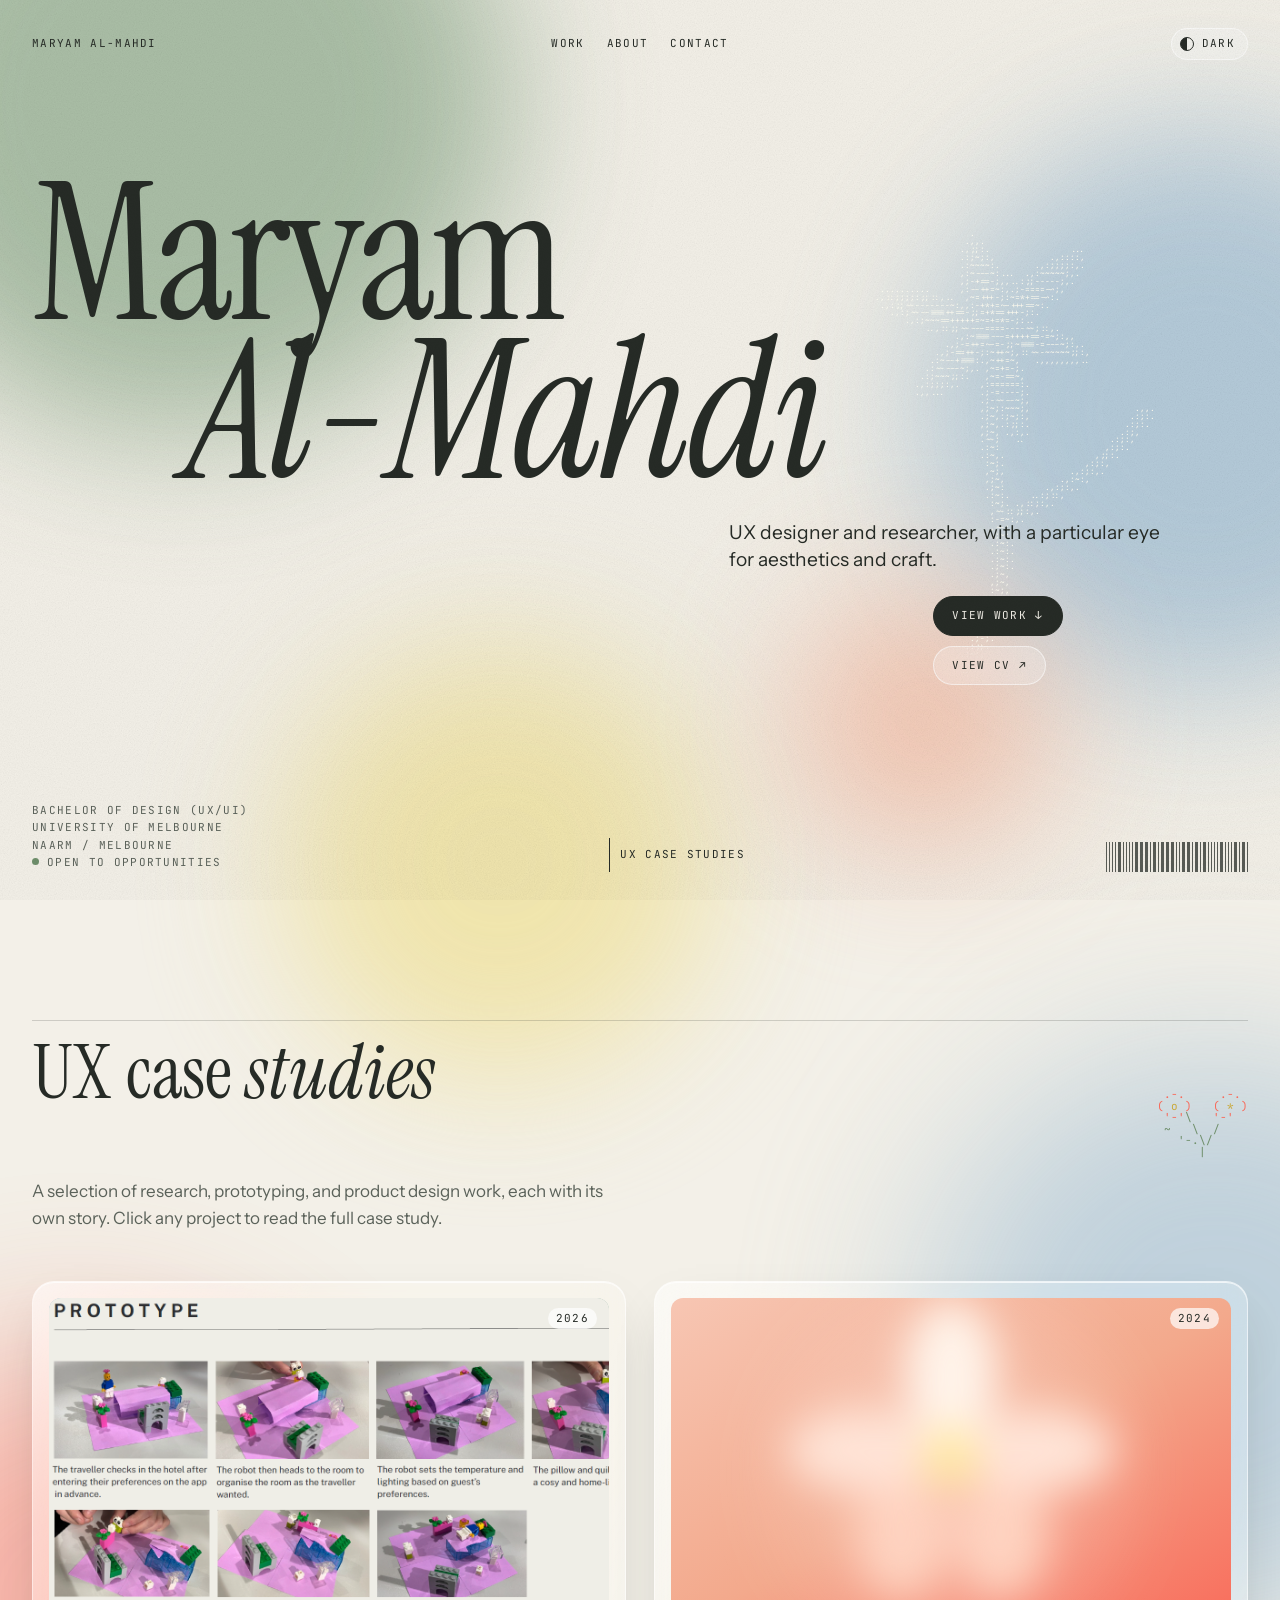
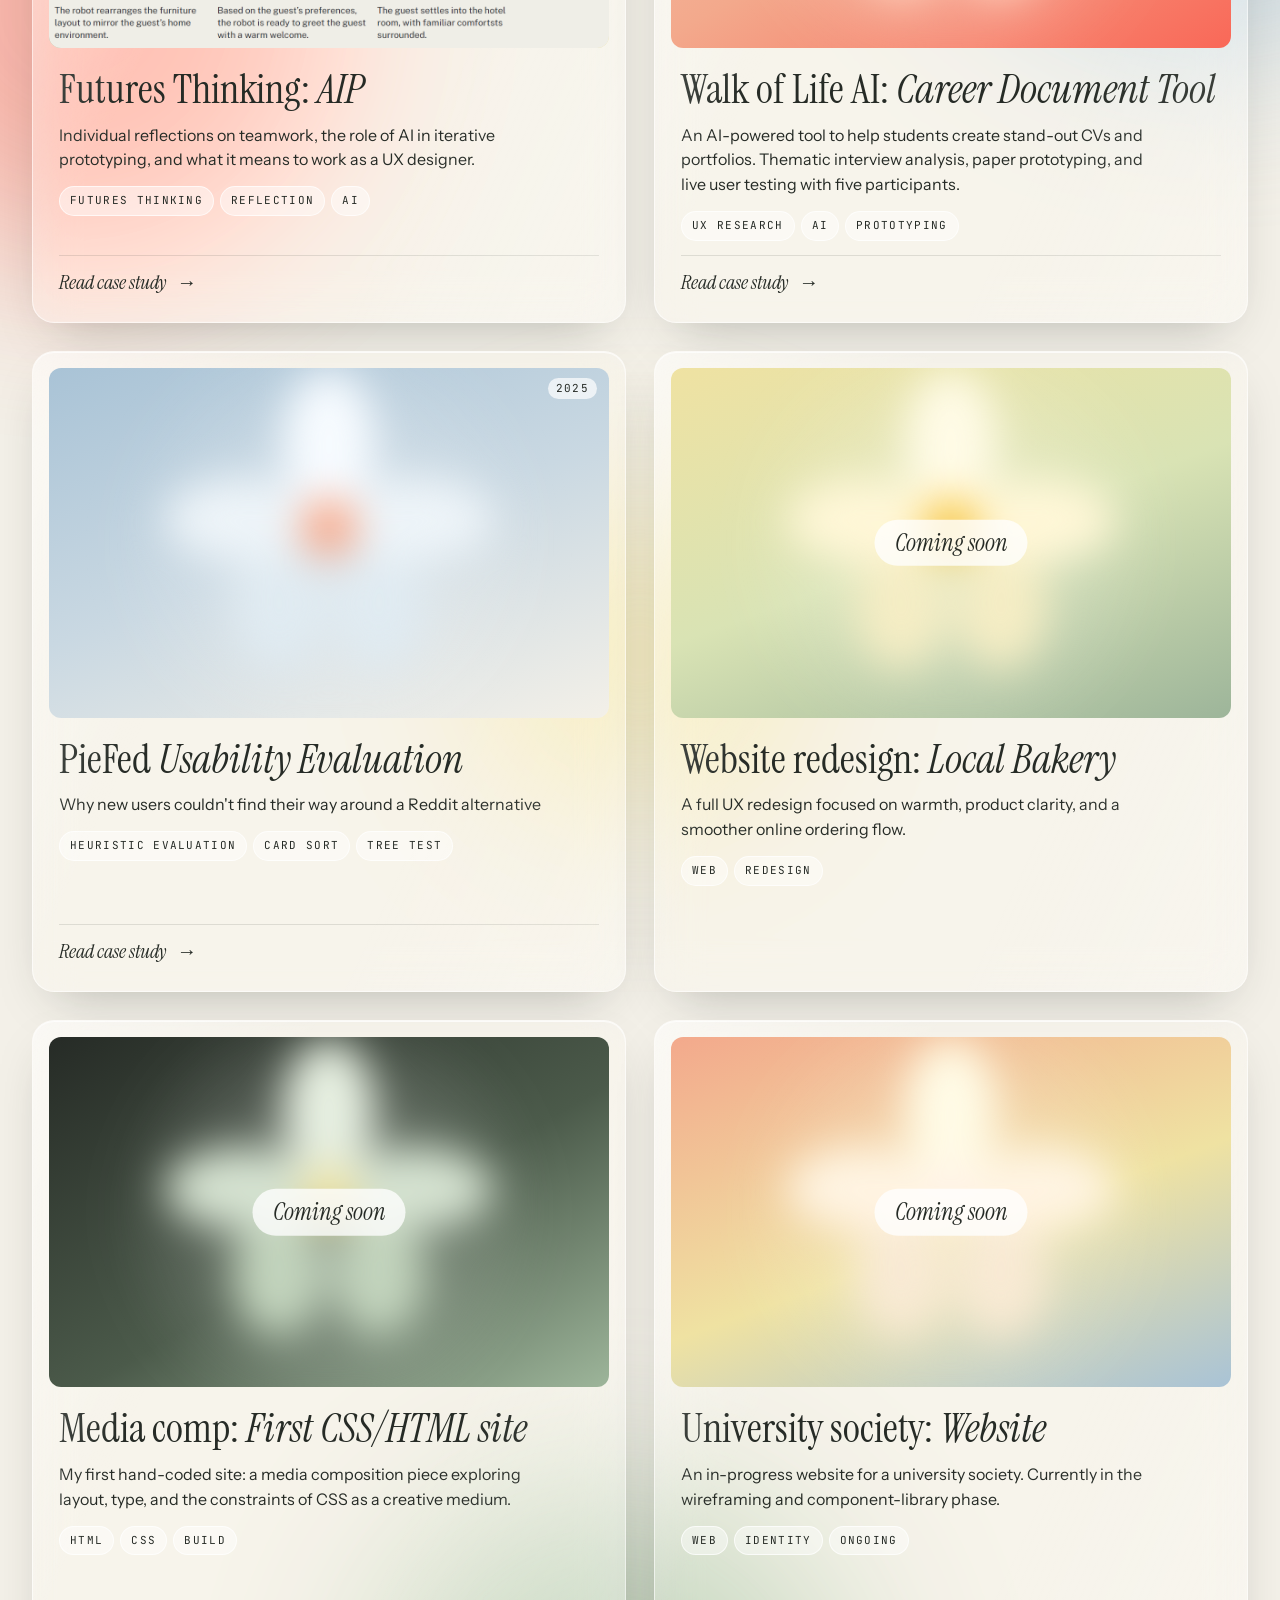
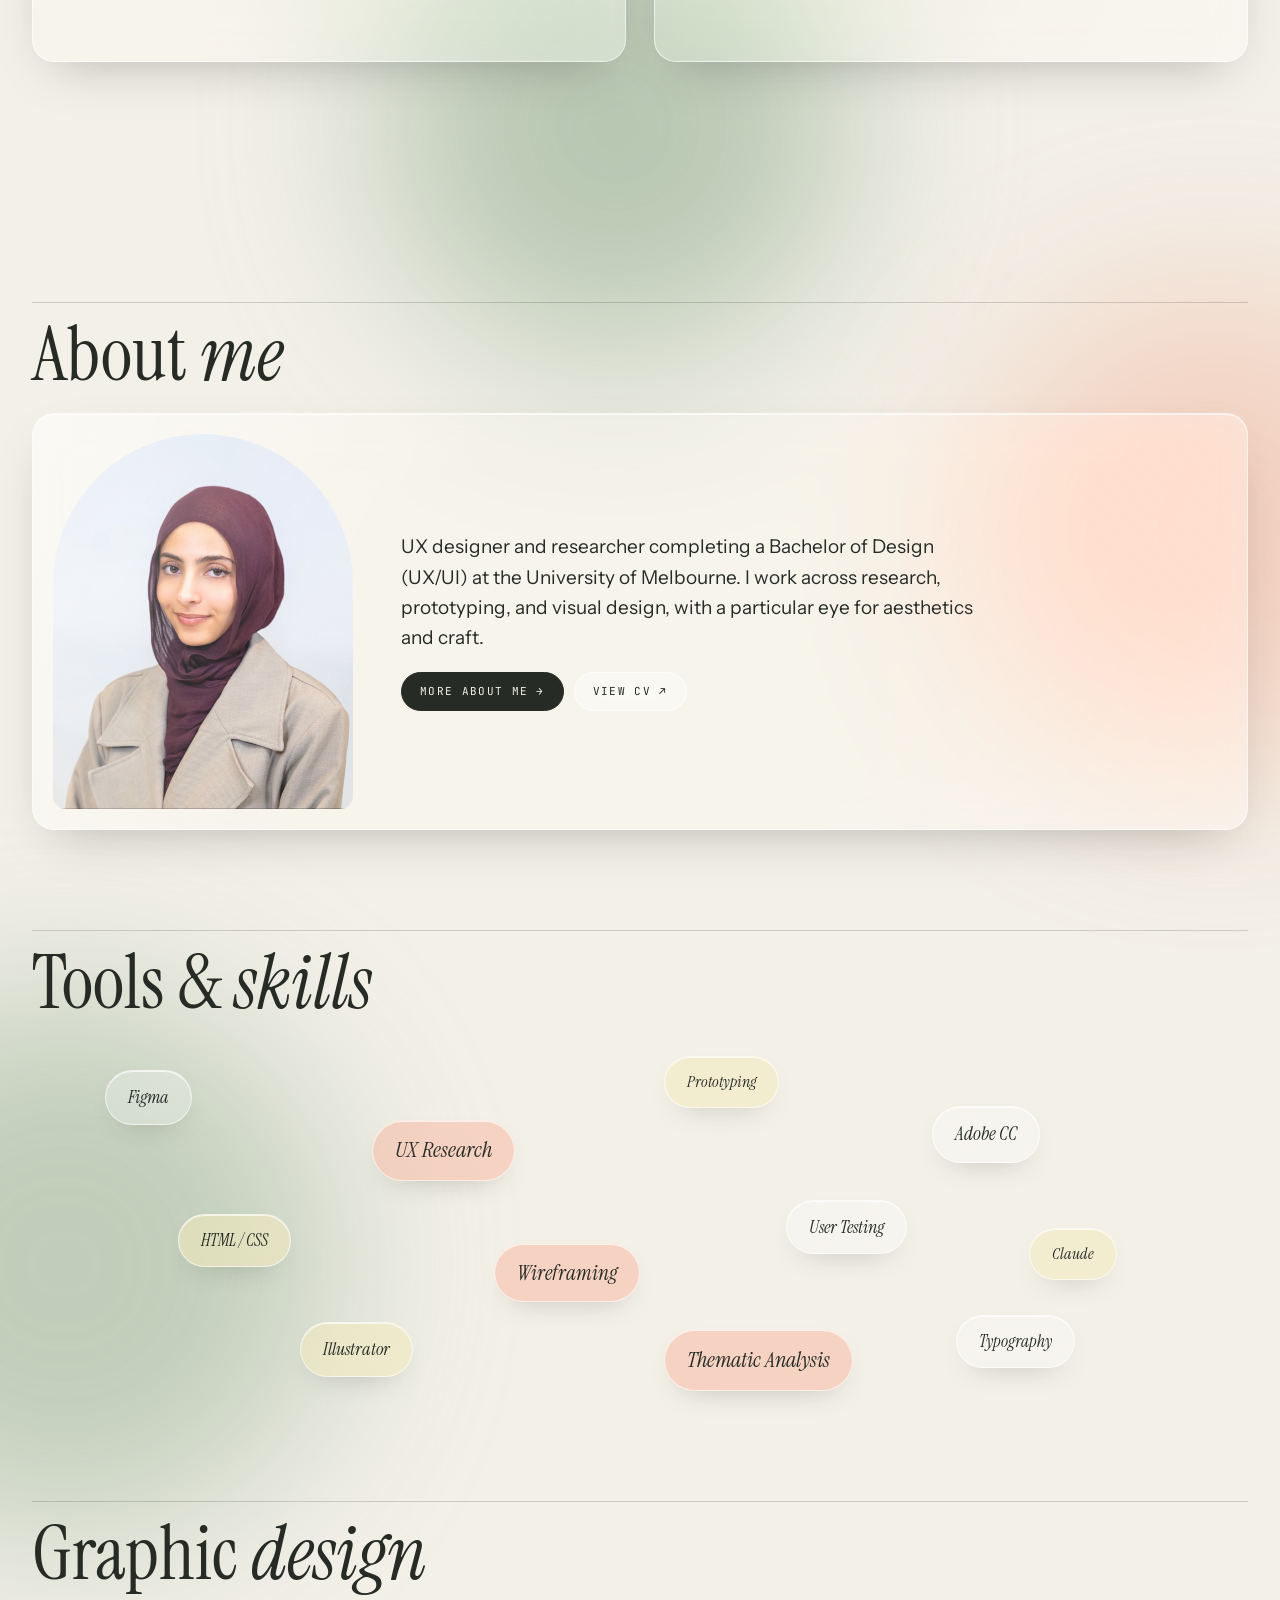
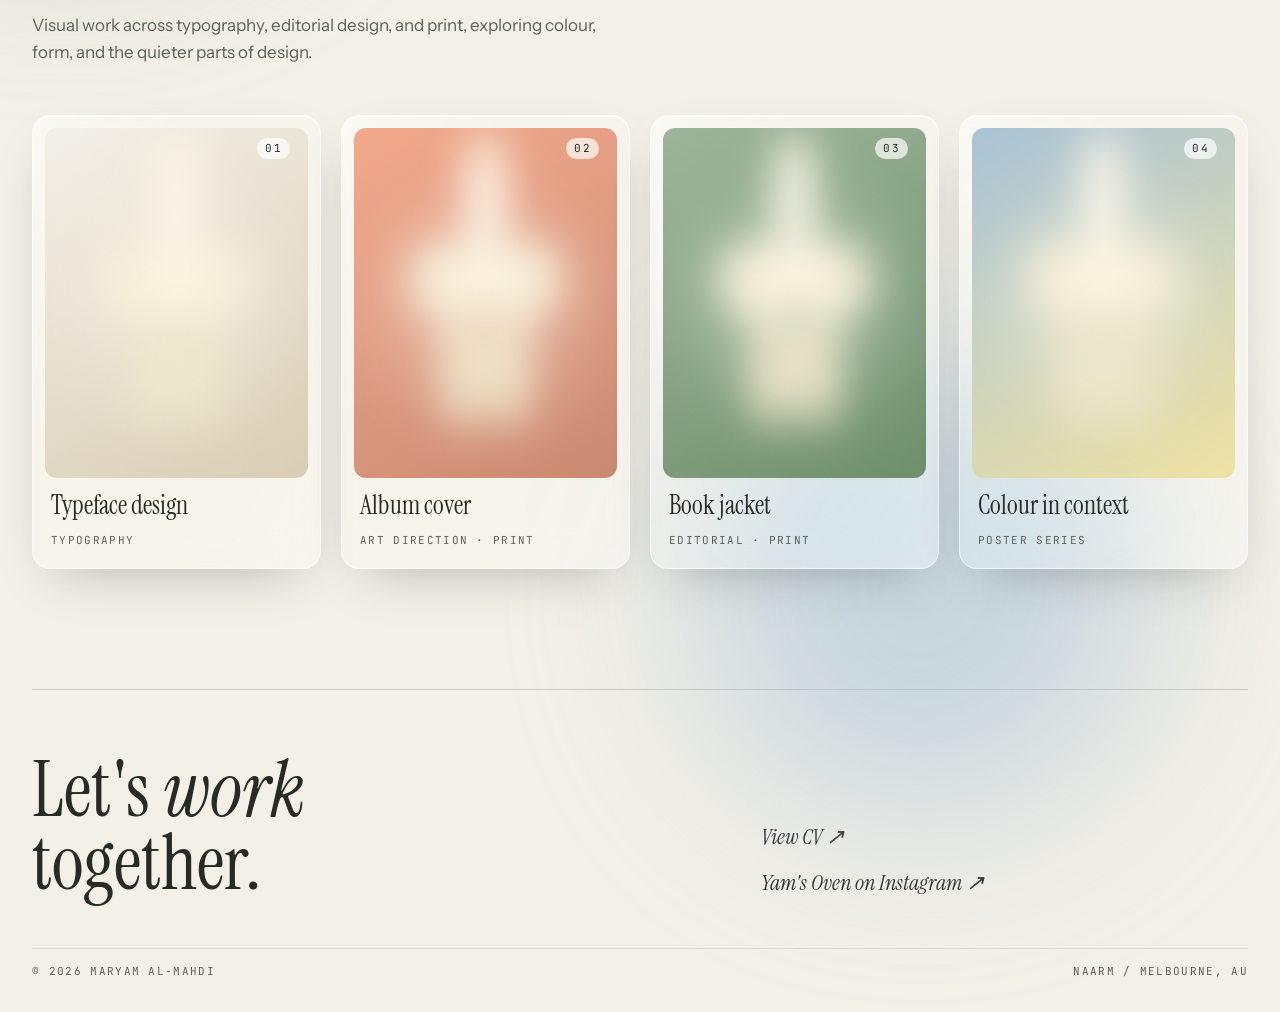
==== index.html @ 6fbf7625 "Merge pull request #17 from yamdajam/claude/nifty-clarke-b70ivu Add PieFed usability evaluation case" ====
<!DOCTYPE html>
<html lang="en">
<head>
<meta charset="UTF-8">
<meta name="viewport" content="width=device-width, initial-scale=1.0">
<title>Maryam Al-Mahdi · UX Design</title>
<link rel="icon" href="favicon.ico" sizes="any">
<link rel="icon" type="image/png" href="images/icons/favicon.png">
<link rel="apple-touch-icon" href="images/icons/apple-touch-icon.png">
<meta name="description" content="Maryam Al-Mahdi, UX designer and researcher completing a Bachelor of Design (UX/UI) at the University of Melbourne.">
<script>
  (function () {
    try {
      var t = localStorage.getItem("theme");
      if (t === "light" || t === "dark") document.documentElement.setAttribute("data-theme", t);
    } catch (e) {}
  })();
</script>
<link rel="preconnect" href="https://fonts.googleapis.com">
<link rel="preconnect" href="https://fonts.gstatic.com" crossorigin>
<link href="https://fonts.googleapis.com/css2?family=Instrument+Sans:ital,wght@0,400..700;1,400..700&family=Instrument+Serif:ital@0;1&family=JetBrains+Mono:wght@400;500&display=swap" rel="stylesheet">
<link rel="stylesheet" href="css/styles.css">
</head>
<body data-page="home">

<!-- ═════════════════ HERO ═════════════════ -->
<section class="hero">
  <div class="glow a"></div><div class="glow b"></div><div class="glow c"></div><div class="glow d"></div>

  <div data-include="nav"></div>

  <div class="title-wrap">
    <pre id="ascii" aria-hidden="true"></pre>
    <h1 class="name">
      <span class="line">Maryam</span>
      <span class="line second"><em>Al-Mahdi</em></span>
    </h1>
    <p class="tagline">UX designer and researcher, with a particular eye for aesthetics and craft.</p>
    <div class="hero-ctas meta">
      <a href="#work" class="pill solid">View work ↓</a>
      <a href="https://drive.google.com/file/d/1LkQyZvTmbLu_A5NaH67fZXnbUu8GDwbI/view?usp=sharing" target="_blank" rel="noopener" class="pill">View CV ↗</a>
    </div>
  </div>

  <div class="hero-bottom">
    <div class="meta">
      Bachelor of Design (UX/UI)<br>
      University of Melbourne<br>
      Naarm / Melbourne<br>
      <span class="status-dot" aria-hidden="true"></span>Open to opportunities
    </div>
    <a href="#work" class="meta scroll-cue"><span></span> UX case studies</a>
    <div class="barcode" aria-hidden="true" id="barcode"></div>
  </div>
</section>

<!-- ═════════════════ WORK ═════════════════ -->
<main class="work" id="work">
  <div class="section-head">
    <h2>UX case <em>studies</em></h2>
    <div class="right">
<pre class="sprig" aria-hidden="true">   <span class="p">.-.</span>     <span class="p">.-.</span>
  <span class="p">(</span> <span class="c">o</span> <span class="p">)</span>   <span class="p">(</span> <span class="c">*</span> <span class="p">)</span>
   <span class="p">'-'</span><span class="g">\</span>   <span class="p">'-'</span>
   <span class="g">~</span>   <span class="g">\  /</span>
     <span class="g">'-.\/</span>
        <span class="g">|</span></pre>
    </div>
  </div>
  <p class="section-intro">A selection of research, prototyping, and product design work, each with its own story. Click any project to read the full case study.</p>

  <div class="glow e"></div><div class="glow f"></div><div class="glow g"></div><div class="glow h"></div>

  <div class="cases">

    <!-- FUTURES THINKING -->
    <a class="glass reveal" href="case-studies/futures-thinking.html">
      <div class="thumb">
        <img class="shot" src="images/futures-thinking/thumbnail-futures.png" alt="Storyboard of a LEGO prototype on pink paper: a robot prepares a hotel room for an arriving traveller, adjusting lighting, bedding and furniture to match their preferences.">
        <div class="tag meta"><span>2026</span></div>
      </div>
      <div class="body">
        <h3>Futures Thinking: <em>AIP</em></h3>
        <p>Individual reflections on teamwork, the role of AI in iterative prototyping, and what it means to work as a UX designer.</p>
        <div class="chips meta"><span>Futures Thinking</span><span>Reflection</span><span>AI</span></div>
        <div class="foot">
          <span class="view">Read case study <span class="arrow">→</span></span>
        </div>
      </div>
    </a>

    <!-- WALK OF LIFE AI -->
    <a class="glass reveal" href="case-studies/walk-of-life.html">
      <div class="thumb" style="--thumb-bg: linear-gradient(150deg, #f7c6b3, #f3a98c 50%, #f96858); --c0:#ffe9a8; --c1:#fff3ea; --c2:#ffe4d8; --c3:#fbd3c2;">
        <div class="bloom" aria-hidden="true"></div>
        <div class="tag meta"><span>2024</span></div>
      </div>
      <div class="body">
        <h3>Walk of Life AI: <em>Career Document Tool</em></h3>
        <p>An AI-powered tool to help students create stand-out CVs and portfolios. Thematic interview analysis, paper prototyping, and live user testing with five participants.</p>
        <div class="chips meta"><span>UX Research</span><span>AI</span><span>Prototyping</span></div>
        <div class="foot">
          <span class="view">Read case study <span class="arrow">→</span></span>
        </div>
      </div>
    </a>

    <!-- PIEFED -->
    <a class="glass reveal" href="case-studies/piefed.html">
      <div class="thumb" style="--thumb-bg: linear-gradient(160deg, #a9c3d6, #c9d8e2 50%, #f3f0e8); --c0:#f3a98c; --c1:#f7fbff; --c2:#eef4f8; --c3:#e1ebf1;">
        <div class="bloom" aria-hidden="true"></div>
        <div class="tag meta"><span>2025</span></div>
      </div>
      <div class="body">
        <h3>PieFed <em>Usability Evaluation</em></h3>
        <p>Why new users couldn't find their way around a Reddit alternative</p>
        <div class="chips meta"><span>Heuristic evaluation</span><span>Card sort</span><span>Tree test</span></div>
        <div class="foot">
          <span class="view">Read case study <span class="arrow">→</span></span>
        </div>
      </div>
    </a>

    <!-- BAKERY -->
    <div class="glass soon reveal">
      <div class="thumb" style="--thumb-bg: linear-gradient(160deg, #efe2a2, #d9e3b4 50%, #9db59a); --c0:#f3c64e; --c1:#fffbe8; --c2:#fff7da; --c3:#f4edc8;">
        <div class="bloom" aria-hidden="true"></div>
        <p class="soon-label">Coming soon</p>
      </div>
      <div class="body">
        <h3>Website redesign: <em>Local Bakery</em></h3>
        <p>A full UX redesign focused on warmth, product clarity, and a smoother online ordering flow.</p>
        <div class="chips meta"><span>Web</span><span>Redesign</span></div>
      </div>
    </div>

    <!-- MEDIA COMP -->
    <div class="glass soon reveal">
      <div class="thumb" style="--thumb-bg: linear-gradient(150deg, #262b26, #4b5a4a 55%, #9db59a); --c0:#efe2a2; --c1:#e7efe2; --c2:#d6e2d2; --c3:#c3d3be;">
        <div class="bloom" aria-hidden="true"></div>
        <p class="soon-label">Coming soon</p>
      </div>
      <div class="body">
        <h3>Media comp: <em>First CSS/HTML site</em></h3>
        <p>My first hand-coded site: a media composition piece exploring layout, type, and the constraints of CSS as a creative medium.</p>
        <div class="chips meta"><span>HTML</span><span>CSS</span><span>Build</span></div>
      </div>
    </div>

    <!-- UNIVERSITY SOCIETY (in progress) -->
    <div class="glass soon reveal">
      <div class="thumb" style="--thumb-bg: linear-gradient(160deg, #f3a98c, #efe2a2 55%, #a9c3d6); --c0:#fff3ea; --c1:#fffbe8; --c2:#fff4e4; --c3:#f7ead6;">
        <div class="bloom" aria-hidden="true"></div>
        <p class="soon-label">Coming soon</p>
      </div>
      <div class="body">
        <h3>University society: <em>Website</em></h3>
        <p>An in-progress website for a university society. Currently in the wireframing and component-library phase.</p>
        <div class="chips meta"><span>Web</span><span>Identity</span><span>Ongoing</span></div>
      </div>
    </div>

  </div>
</main>

<!-- ═════════════════ ABOUT · SKILLS · GRAPHICS ═════════════════ -->
<div class="more">
  <div class="glow i"></div><div class="glow j"></div><div class="glow k"></div>

  <section class="reveal" id="about" aria-labelledby="about-h">
    <div class="section-head">
      <h2 id="about-h">About <em>me</em></h2>
    </div>
    <div class="glass intro">
      <div class="intro-photo">
        <img src="images/about/headshot-2.jpg" alt="Portrait of Maryam Al-Mahdi smiling, wearing a plum hijab and a beige coat against a pale grey background.">
      </div>
      <div class="intro-text">
        <p>UX designer and researcher completing a Bachelor of Design (UX/UI) at the University of Melbourne. I work across research, prototyping, and visual design, with a particular eye for aesthetics and craft.</p>
        <div class="intro-links meta">
          <a href="about.html" class="pill solid">More about me →</a>
          <a href="https://drive.google.com/file/d/1LkQyZvTmbLu_A5NaH67fZXnbUu8GDwbI/view?usp=sharing" target="_blank" rel="noopener" class="pill">View CV ↗</a>
        </div>
      </div>
    </div>
  </section>

  <section class="skills-section reveal" aria-labelledby="skills-h">
    <div class="section-head">
      <h2 id="skills-h">Tools &amp; <em>skills</em></h2>
    </div>
    <div class="bubbles" id="bubbles">
      <span class="bubble"            style="--dur:7s;  --delay:0s;">Figma</span>
      <span class="bubble tone-deep"  style="--dur:9s;  --delay:.4s;">UX Research</span>
      <span class="bubble tone-cream" style="--dur:8s;  --delay:.2s;">Prototyping</span>
      <span class="bubble"            style="--dur:10s; --delay:.6s;">Adobe CC</span>
      <span class="bubble tone-cream" style="--dur:7.5s;--delay:.8s;">HTML / CSS</span>
      <span class="bubble tone-deep"  style="--dur:9.5s;--delay:1s;">Wireframing</span>
      <span class="bubble"            style="--dur:8.5s;--delay:.3s;">User Testing</span>
      <span class="bubble tone-cream" style="--dur:7s;  --delay:.5s;">Claude</span>
      <span class="bubble tone-cream" style="--dur:10s; --delay:.7s;">Illustrator</span>
      <span class="bubble tone-deep"  style="--dur:8s;  --delay:.9s;">Thematic Analysis</span>
      <span class="bubble"            style="--dur:9s;  --delay:.4s;">Typography</span>
    </div>
  </section>

  <section class="reveal" id="graphic" aria-labelledby="graphic-h">
    <div class="section-head">
      <h2 id="graphic-h">Graphic <em>design</em></h2>
    </div>
    <p class="section-intro">Visual work across typography, editorial design, and print, exploring colour, form, and the quieter parts of design.</p>

    <div class="gd-grid">
      <a href="project-typeface.html" class="glass">
        <div class="thumb" style="--thumb-bg: linear-gradient(150deg, #f3f0e8, #d9cdb4);">
          <div class="bloom" aria-hidden="true"></div>
          <div class="tag meta"><span>01</span></div>
        </div>
        <h3>Typeface design</h3>
        <p class="meta">Typography</p>
      </a>
      <a href="project-album.html" class="glass">
        <div class="thumb" style="--thumb-bg: linear-gradient(150deg, #f3a98c, #c98a72);">
          <div class="bloom" aria-hidden="true"></div>
          <div class="tag meta"><span>02</span></div>
        </div>
        <h3>Album cover</h3>
        <p class="meta">Art direction · Print</p>
      </a>
      <a href="project-book.html" class="glass">
        <div class="thumb" style="--thumb-bg: linear-gradient(150deg, #9db59a, #6f8f6b);">
          <div class="bloom" aria-hidden="true"></div>
          <div class="tag meta"><span>03</span></div>
        </div>
        <h3>Book jacket</h3>
        <p class="meta">Editorial · Print</p>
      </a>
      <a href="project-colour.html" class="glass">
        <div class="thumb" style="--thumb-bg: linear-gradient(150deg, #a9c3d6, #efe2a2);">
          <div class="bloom" aria-hidden="true"></div>
          <div class="tag meta"><span>04</span></div>
        </div>
        <h3>Colour in context</h3>
        <p class="meta">Poster series</p>
      </a>
    </div>
  </section>
</div>

<div data-include="footer"></div>

<script src="js/main.js"></script>
<script src="js/include.js"></script>
</body>
</html>
---- css/styles.css ----
/* ═══════════════════════════════════════════════════════════
   Maryam Al-Mahdi · portfolio styles
   Shared by every page. Sections:
     1. Tokens (light + dark)        6. Homepage
     2. Base, grain, metadata        7. Footer
     3. Top bar + theme toggle       8. Case studies (glows at the edges)
     4. Glows (homepage)             9. About page
     5. Glass cards                 10. Motion + responsive
   ═══════════════════════════════════════════════════════════ */

/* ───────── 1. Tokens ───────── */
:root {
  --paper: #f3f0e8;      /* warm off-white, never pure white */
  --ink: #262b26;        /* body text: AA on paper */
  --ink-soft: #5b625a;
  --accent: #a3402c;     /* coral, deepened for AA text on paper */
  --accent-inverse: #f3a98c; /* accent on the ink-coloured panels */
  --sage: #9db59a;
  --dusty-blue: #a9c3d6;
  --butter: #efe2a2;
  --peach: #f3a98c;
  --coral: #f96858;
  --line: rgba(38, 43, 38, .18);
  --surface: rgba(255, 255, 255, .42);
  --glow-opacity: .85;
  --grain-opacity: .16;
  --grain-blend: multiply;
  --ascii-color: #fffdf2;
  --ascii-glow: rgba(255, 253, 242, .55);
  --glass-bg: rgba(255, 255, 255, .26);
  --glass-bg-hover: rgba(255, 255, 255, .34);
  --glass-border: rgba(255, 255, 255, .6);
  --glass-hi: rgba(255, 255, 255, .7);
  --glass-sheen: rgba(255, 255, 255, .45);
  --glass-shadow: rgba(38, 43, 38, .35);
  --chip-bg: rgba(255, 255, 255, .45);
  --chip-border: rgba(255, 255, 255, .7);
  --foot-line: rgba(38, 43, 38, .12);
  color-scheme: light;
  --serif: "Instrument Serif", "Times New Roman", serif;
  --sans: "Instrument Sans", system-ui, -apple-system, "Segoe UI", sans-serif;
  --mono: "JetBrains Mono", ui-monospace, monospace;
}

/* Dark theme: follows the system unless the toggle has picked one */
@media (prefers-color-scheme: dark) {
  :root:not([data-theme="light"]) {
    --paper: #121613;
    --ink: #ece7da;
    --ink-soft: #a9b0a6;
    --accent: #f3a98c;
    --accent-inverse: #a3402c;
    --line: rgba(236, 231, 218, .16);
    --surface: rgba(255, 255, 255, .04);
    --glow-opacity: .38;
    --grain-opacity: .22;
    --grain-blend: overlay;
    --ascii-color: #f6f0d8;
    --ascii-glow: rgba(246, 240, 216, .35);
    --glass-bg: rgba(28, 33, 29, .38);
    --glass-bg-hover: rgba(34, 40, 35, .5);
    --glass-border: rgba(255, 255, 255, .12);
    --glass-hi: rgba(255, 255, 255, .14);
    --glass-sheen: rgba(255, 255, 255, .08);
    --glass-shadow: rgba(0, 0, 0, .6);
    --chip-bg: rgba(255, 255, 255, .06);
    --chip-border: rgba(255, 255, 255, .16);
    --foot-line: rgba(236, 231, 218, .12);
    color-scheme: dark;
  }
}
:root[data-theme="dark"] {
  --paper: #121613;
  --ink: #ece7da;
  --ink-soft: #a9b0a6;
  --accent: #f3a98c;
  --accent-inverse: #a3402c;
  --line: rgba(236, 231, 218, .16);
  --surface: rgba(255, 255, 255, .04);
  --glow-opacity: .38;
  --grain-opacity: .22;
  --grain-blend: overlay;
  --ascii-color: #f6f0d8;
  --ascii-glow: rgba(246, 240, 216, .35);
  --glass-bg: rgba(28, 33, 29, .38);
  --glass-bg-hover: rgba(34, 40, 35, .5);
  --glass-border: rgba(255, 255, 255, .12);
  --glass-hi: rgba(255, 255, 255, .14);
  --glass-sheen: rgba(255, 255, 255, .08);
  --glass-shadow: rgba(0, 0, 0, .6);
  --chip-bg: rgba(255, 255, 255, .06);
  --chip-border: rgba(255, 255, 255, .16);
  --foot-line: rgba(236, 231, 218, .12);
  color-scheme: dark;
}

/* ───────── 2. Base ───────── */
*, *::before, *::after { box-sizing: border-box; margin: 0; padding: 0; }
html { -webkit-font-smoothing: antialiased; scroll-behavior: smooth; }
body {
  background: var(--paper);
  color: var(--ink);
  font-family: var(--sans);
  font-size: 16px;
  line-height: 1.6;
  transition: background-color .5s ease, color .5s ease;
  overflow-x: hidden;
}
img { max-width: 100%; display: block; }

/* Serif for headings and display type; everything else reads in the sans */
h1, h2, h3, h4, .name, .view, .bubble, .footer-cta, .footer-list a, .next-link, .metric-num {
  font-family: var(--serif);
}
a { color: inherit; }
:focus-visible { outline: 2px solid var(--ink); outline-offset: 3px; }

/* Global film grain (no image file needed) */
body::after {
  content: "";
  position: fixed; inset: 0;
  pointer-events: none;
  z-index: 100;
  opacity: var(--grain-opacity);
  mix-blend-mode: var(--grain-blend);
  background-image: url("data:image/svg+xml,%3Csvg xmlns='http://www.w3.org/2000/svg' width='220' height='220'%3E%3Cfilter id='n'%3E%3CfeTurbulence type='fractalNoise' baseFrequency='.85' numOctaves='3' stitchTiles='stitch'/%3E%3CfeColorMatrix type='saturate' values='0'/%3E%3C/filter%3E%3Crect width='100%25' height='100%25' filter='url(%23n)'/%3E%3C/svg%3E");
}

/* Small caps mono "metadata" used everywhere */
.meta {
  font-family: var(--mono);
  font-size: 11px;
  letter-spacing: .12em;
  text-transform: uppercase;
  line-height: 1.6;
  color: var(--ink-soft);
}
.meta .tri { font-size: 8px; vertical-align: 1px; }

/* Italic emphasis, same colour as the surrounding text */
.script { font-style: italic; }

/* Pill links (hero CTAs, about page) */
.pill {
  display: inline-flex; align-items: center; gap: 8px;
  padding: 10px 18px;
  border-radius: 999px;
  border: 1px solid var(--glass-border);
  background: var(--glass-bg);
  -webkit-backdrop-filter: blur(14px);
  backdrop-filter: blur(14px);
  color: var(--ink);
  text-decoration: none;
  transition: background .4s ease, transform .4s ease;
}
.pill:hover { background: var(--glass-bg-hover); transform: translateY(-2px); }
.pill.solid { background: var(--ink); color: var(--paper); border-color: var(--ink); }
.pill.solid:hover { background: var(--ink-soft); border-color: var(--ink-soft); }
.pill svg { width: 14px; height: 14px; }

.status-dot { display: inline-block; width: 7px; height: 7px; border-radius: 50%; background: #6f8f6b; margin-right: 8px; vertical-align: 1px; }

/* ───────── 3. Top bar (partials/nav.html) + theme toggle ───────── */
.site-top {
  display: grid;
  grid-template-columns: 1fr auto 1fr;
  gap: 32px;
  align-items: center;
}
.page .site-top { padding: 28px 32px; }
.site-name { color: var(--ink); text-decoration: none; justify-self: start; }
.nav { display: flex; flex-wrap: wrap; gap: 22px; list-style: none; }
.nav a { color: var(--ink); text-decoration: none; position: relative; }
.nav a::after {
  content: ""; position: absolute; left: 0; right: 0; bottom: -3px; height: 1px;
  background: currentColor; transform: scaleX(0); transform-origin: left;
  transition: transform .35s ease;
}
.nav a:hover::after, .nav a:focus-visible::after, .nav a.current::after { transform: scaleX(1); }

.top-right { display: flex; gap: 22px; align-items: center; justify-self: end; }
.theme-toggle {
  display: inline-flex; align-items: center; gap: 8px;
  padding: 6px 12px 6px 8px;
  border-radius: 999px;
  border: 1px solid var(--glass-border);
  background: var(--glass-bg);
  -webkit-backdrop-filter: blur(14px);
  backdrop-filter: blur(14px);
  color: var(--ink);
  cursor: pointer;
  transition: background .4s ease, border-color .4s ease;
}
.theme-toggle:hover { background: var(--glass-bg-hover); }
.theme-toggle .dot {
  width: 14px; height: 14px; border-radius: 50%;
  background: linear-gradient(90deg, var(--ink) 50%, transparent 50%);
  border: 1px solid var(--ink);
  transition: transform .6s cubic-bezier(.2,.7,.2,1);
}
:root[data-theme="dark"] .theme-toggle .dot { transform: rotate(180deg); }

/* ───────── 4. Glows (homepage only) ───────── */
/* Diffuse light: big blurred colour fields drifting slowly */
.glow {
  position: absolute; border-radius: 50%;
  filter: blur(70px); z-index: -2;
  opacity: var(--glow-opacity);
  transition: opacity .6s ease;
  will-change: transform;
  pointer-events: none;
}
.hero .glow.a { width: 52vmax; height: 52vmax; background: var(--sage);       top: -18vmax; left: -12vmax; animation: drift 26s ease-in-out infinite alternate; }
.hero .glow.b { width: 44vmax; height: 44vmax; background: var(--dusty-blue); top: 10vmax;  right: -16vmax; animation: drift 32s ease-in-out infinite alternate-reverse; }
.hero .glow.c { width: 34vmax; height: 34vmax; background: var(--butter);     bottom: -14vmax; left: 22vw; animation: drift 22s ease-in-out infinite alternate; }
.hero .glow.d { width: 20vmax; height: 20vmax; background: var(--peach);      bottom: 4vmax; right: 18vw; opacity: calc(var(--glow-opacity) * .7); animation: drift 28s ease-in-out infinite alternate-reverse; }

.work .glow { filter: blur(90px); opacity: calc(var(--glow-opacity) * .82); }
.work .glow.e { width: 40vmax; height: 40vmax; background: var(--coral);      top: 18%; left: -14vmax; opacity: calc(var(--glow-opacity) * .53); animation: drift 30s ease-in-out infinite alternate; }
.work .glow.f { width: 46vmax; height: 46vmax; background: var(--dusty-blue); top: 6%;  right: -18vmax; animation: drift 34s ease-in-out infinite alternate-reverse; }
.work .glow.g { width: 36vmax; height: 36vmax; background: var(--sage);       bottom: -12vmax; left: 30%; animation: drift 26s ease-in-out infinite alternate; }
.work .glow.h { width: 24vmax; height: 24vmax; background: var(--butter);     top: 48%; left: 38%; animation: drift 24s ease-in-out infinite alternate-reverse; }

.more .glow { filter: blur(90px); opacity: calc(var(--glow-opacity) * .7); }
.more .glow.i { width: 38vmax; height: 38vmax; background: var(--peach);      top: 4%;  right: -14vmax; opacity: calc(var(--glow-opacity) * .5); animation: drift 28s ease-in-out infinite alternate; }
.more .glow.j { width: 42vmax; height: 42vmax; background: var(--sage);       top: 38%; left: -16vmax; animation: drift 32s ease-in-out infinite alternate-reverse; }
.more .glow.k { width: 36vmax; height: 36vmax; background: var(--dusty-blue); bottom: -10vmax; right: 10%; animation: drift 26s ease-in-out infinite alternate; }

@keyframes drift {
  from { transform: translate(0, 0) scale(1); }
  to   { transform: translate(4vmax, 3vmax) scale(1.08); }
}

/* ───────── 5. Frosted glass cards ───────── */
.glass {
  position: relative;
  display: flex;
  flex-direction: column;
  gap: 22px;
  padding: 16px 16px 24px;
  border-radius: 22px;
  text-decoration: none;
  color: var(--ink);
  background: var(--glass-bg);
  -webkit-backdrop-filter: blur(22px) saturate(1.5);
  backdrop-filter: blur(22px) saturate(1.5);
  border: 1px solid var(--glass-border);
  box-shadow:
    inset 0 1px 0 var(--glass-hi),
    inset 0 -1px 0 rgba(255, 255, 255, .06),
    0 20px 50px -24px var(--glass-shadow);
  overflow: hidden;
  transition: transform .6s cubic-bezier(.2,.7,.2,1), box-shadow .6s ease, background .6s ease, border-color .6s ease;
}
/* soft sheen that slides across on hover */
.glass::before {
  content: "";
  position: absolute; inset: 0;
  background: linear-gradient(115deg, var(--glass-sheen) 0%, rgba(255,255,255,0) 32%, rgba(255,255,255,0) 68%, rgba(255,255,255,.18) 100%);
  pointer-events: none;
  transition: transform .9s cubic-bezier(.2,.7,.2,1);
}
a.glass:hover, a.glass:focus-visible {
  transform: translateY(-6px);
  background: var(--glass-bg-hover);
  box-shadow:
    inset 0 1px 0 var(--glass-hi),
    0 30px 60px -26px var(--glass-shadow);
}
a.glass:hover::before { transform: translateX(12%); }
.glass:focus-visible { outline: 2px solid var(--ink); outline-offset: 6px; }

/* Browsers without backdrop-filter: solid enough to stay readable */
@supports not ((backdrop-filter: blur(1px)) or (-webkit-backdrop-filter: blur(1px))) {
  .glass, .pill, .theme-toggle, .cs .cs-meta { background: color-mix(in srgb, var(--paper) 92%, transparent); }
}

/* ───────── 6. Homepage ───────── */
.hero {
  position: relative;
  min-height: 100svh;
  padding: 28px 32px;
  display: grid;
  grid-template-rows: auto 1fr auto;
  isolation: isolate;
  overflow-x: clip;
}

/* Name */
.title-wrap { align-self: center; position: relative; padding: 48px 0; }
.name {
  font-weight: 400;
  font-size: clamp(64px, 15vw, 230px);
  line-height: .82;
  letter-spacing: -.02em;
  color: var(--ink);
}
.name .line { display: block; }
.name .line.second { padding-left: 12vw; }
.name em { font-style: italic; }
.tagline {
  margin-top: 28px;
  max-width: 34ch;
  margin-left: auto;
  margin-right: 6vw;
  font-size: clamp(17px, 1.5vw, 20px);
  line-height: 1.45;
}
.hero-ctas {
  display: flex; flex-wrap: wrap; gap: 10px;
  max-width: 34ch;
  margin: 22px 6vw 0 auto;
}

/* ASCII lily: generated from a soft drawing, sits behind the name */
#ascii {
  position: absolute;
  right: 3vw; top: 50%;
  transform: translateY(-52%);
  z-index: -1;
  font-family: var(--mono);
  font-size: clamp(5px, .62vw, 9px);
  line-height: 1;
  letter-spacing: 0;
  color: var(--ascii-color);
  text-shadow: 0 0 6px var(--ascii-glow);
  white-space: pre;
  user-select: none;
}

.hero-bottom { display: flex; justify-content: space-between; gap: 24px; align-items: flex-end; }

/* Small hand-drawn ASCII sprigs used as ornaments */
.sprig {
  font-family: var(--mono);
  font-size: 11px;
  line-height: 1.05;
  white-space: pre;
  color: var(--ink-soft);
  margin: 0;
}
.sprig .p { color: var(--coral); }
.sprig .c { color: #c9a93a; }
.sprig .g { color: #6f8f6b; }

.barcode { display: flex; gap: 2px; height: 30px; align-items: stretch; }
.barcode i { display: block; background: var(--ink); opacity: .75; }

.scroll-cue { display: inline-flex; gap: 10px; align-items: center; color: var(--ink); text-decoration: none; }
.scroll-cue span { display: inline-block; width: 1px; height: 34px; background: var(--ink); animation: cue 2.4s ease-in-out infinite; transform-origin: top; }
@keyframes cue { 0%,100% { transform: scaleY(.3); } 50% { transform: scaleY(1); } }

/* Section headers */
.section-head {
  display: flex; justify-content: space-between; align-items: baseline; gap: 24px;
  border-top: 1px solid var(--line);
  padding-top: 14px; margin-bottom: 20px;
}
.section-head h2 { font-weight: 400; font-size: clamp(40px, 6vw, 76px); line-height: 1; }
.section-head h2 em { font-style: italic; }
.section-head .right { display: flex; gap: 22px; align-items: flex-end; }
.section-intro { max-width: 52ch; font-size: 17px; line-height: 1.6; color: var(--ink-soft); margin-bottom: 48px; }

/* Work */
.work { padding: 120px 32px 140px; position: relative; overflow-x: clip; isolation: isolate; }
.cases {
  display: grid;
  grid-template-columns: repeat(2, minmax(0, 1fr));
  grid-auto-rows: 1fr; /* every card the same size */
  gap: 28px;
  max-width: 1240px;
}

/* Thumbnail: images are shown sharp; placeholders are a soft bloom */
.thumb {
  position: relative;
  aspect-ratio: 16 / 10;
  border-radius: 12px;
  overflow: hidden;
  background: var(--thumb-bg, linear-gradient(160deg, var(--dusty-blue), var(--sage) 55%, var(--butter)));
  isolation: isolate;
}
.thumb .tag {
  position: absolute; left: 12px; top: 10px; right: 12px;
  display: flex; justify-content: flex-end;
  color: #262b26; z-index: 2;
}
.thumb .tag > span { padding: 2px 8px; border-radius: 999px; background: rgba(255, 255, 255, .7); }
.bloom, .thumb .shot {
  position: absolute; inset: 0;
  width: 100%; height: 100%; object-fit: cover;
}
.thumb .shot { object-position: top left; }
.bloom {
  filter: blur(18px) saturate(1.1);
  transform: scale(1.12);
  background:
    radial-gradient(circle at 50% 46%, var(--c0, #fff9e6) 0 7%, transparent 8%),
    radial-gradient(ellipse 12% 30% at 50% 24%, var(--c1, #fbf6ea) 0 60%, transparent 62%),
    radial-gradient(ellipse 20% 17% at 64% 44%, var(--c2, #f6efdc) 0 60%, transparent 62%),
    radial-gradient(ellipse 20% 17% at 36% 44%, var(--c2, #f6efdc) 0 60%, transparent 62%),
    radial-gradient(ellipse 12% 26% at 58% 66%, var(--c3, #efe7cf) 0 60%, transparent 62%),
    radial-gradient(ellipse 12% 26% at 42% 66%, var(--c3, #efe7cf) 0 60%, transparent 62%),
    radial-gradient(circle at 50% 50%, rgba(255,255,255,.35), transparent 60%);
}

.body { display: flex; flex-direction: column; gap: 14px; padding: 0 10px; flex: 1; }
.body h3 { font-weight: 400; font-size: clamp(32px, 3.2vw, 44px); line-height: .95; }
.body h3 em { font-style: italic; }
.body p { font-size: 16px; line-height: 1.55; max-width: 44ch; }
.chips { display: flex; flex-wrap: wrap; gap: 6px; }
.chips span {
  padding: 5px 10px;
  border-radius: 999px;
  background: var(--chip-bg);
  border: 1px solid var(--chip-border);
  color: var(--ink);
}
.foot { display: flex; justify-content: space-between; align-items: center; margin-top: auto; padding-top: 10px; border-top: 1px solid var(--foot-line); }
.view { display: inline-flex; gap: 10px; align-items: center; font-size: 20px; font-style: italic; }
.view .arrow { transition: transform .4s ease; }
.glass:hover .view .arrow { transform: translateX(6px); }

/* Case studies without a page yet: a plain "Coming soon" label, no link */
.soon-label {
  position: absolute; left: 50%; top: 50%; z-index: 1;
  transform: translate(-50%, -50%);
  margin: 0; padding: 10px 20px;
  border-radius: 999px;
  background: rgba(255, 255, 255, .78);
  color: #262b26;
  font-family: var(--serif); font-style: italic; font-size: 24px; line-height: 1.1;
  white-space: nowrap;
}

/* Lower half of the homepage: intro, skills, graphic design */
.more { position: relative; overflow-x: clip; isolation: isolate; padding: 0 32px 120px; }
.more > section { max-width: 1240px; padding-top: 100px; }

.intro {
  display: grid;
  grid-template-columns: minmax(0, 300px) minmax(0, 1fr);
  gap: 48px;
  align-items: center;
  padding: 20px;
}
.intro-photo { aspect-ratio: 4 / 5; border-radius: 160px 160px 14px 14px; overflow: hidden; }
.intro-photo img { width: 100%; height: 100%; object-fit: cover; }
.intro-text { display: flex; flex-direction: column; gap: 18px; }
.intro-text p:not(.meta) { font-size: clamp(17px, 1.5vw, 19px); line-height: 1.6; max-width: 46ch; }
.intro-links { display: flex; flex-wrap: wrap; gap: 10px; }

/* Skill bubbles: glass chips that drift with scroll and move away from the cursor */
.bubbles { position: relative; height: 360px; }
.bubble {
  position: absolute;
  padding: 12px 22px;
  border-radius: 999px;
  font-size: 1.1rem;
  font-style: italic;
  white-space: nowrap;
  color: var(--ink);
  background: var(--glass-bg);
  -webkit-backdrop-filter: blur(16px);
  backdrop-filter: blur(16px);
  border: 1px solid var(--glass-border);
  box-shadow: inset 0 1px 0 var(--glass-hi), 0 12px 30px -18px var(--glass-shadow);
  user-select: none;
  will-change: transform;
  animation: float var(--dur, 8s) ease-in-out infinite;
  animation-delay: var(--delay, 0s);
}
.bubble.tone-deep { background: color-mix(in srgb, var(--peach) 45%, var(--glass-bg)); }
.bubble.tone-cream { background: color-mix(in srgb, var(--butter) 40%, var(--glass-bg)); }
.bubble:nth-child(1)  { top: 8%;  left: 6%;  font-size: 1.15rem; }
.bubble:nth-child(2)  { top: 22%; left: 28%; font-size: 1.35rem; }
.bubble:nth-child(3)  { top: 4%;  left: 52%; font-size: 1rem; }
.bubble:nth-child(4)  { top: 18%; left: 74%; font-size: 1.2rem; }
.bubble:nth-child(5)  { top: 48%; left: 12%; font-size: 1.05rem; }
.bubble:nth-child(6)  { top: 56%; left: 38%; font-size: 1.3rem; }
.bubble:nth-child(7)  { top: 44%; left: 62%; font-size: 1.1rem; }
.bubble:nth-child(8)  { top: 52%; left: 82%; font-size: 1rem; }
.bubble:nth-child(9)  { top: 78%; left: 22%; font-size: 1.15rem; }
.bubble:nth-child(10) { top: 80%; left: 52%; font-size: 1.4rem; }
.bubble:nth-child(11) { top: 76%; left: 76%; font-size: 1.05rem; }
@keyframes float {
  0%, 100% { transform: translate(calc(var(--scroll-x, 0px) + var(--repel-x, 0px)), calc(var(--scroll-y, 0px) + var(--repel-y, 0px))); }
  25%      { transform: translate(calc(var(--scroll-x, 0px) + var(--repel-x, 0px) + 8px), calc(var(--scroll-y, 0px) + var(--repel-y, 0px) - 6px)); }
  50%      { transform: translate(calc(var(--scroll-x, 0px) + var(--repel-x, 0px) - 4px), calc(var(--scroll-y, 0px) + var(--repel-y, 0px) + 10px)); }
  75%      { transform: translate(calc(var(--scroll-x, 0px) + var(--repel-x, 0px) - 10px), calc(var(--scroll-y, 0px) + var(--repel-y, 0px) - 4px)); }
}

/* Graphic design */
.gd-grid { display: grid; grid-template-columns: repeat(4, minmax(0, 1fr)); gap: 20px; }
.gd-grid .glass { padding: 12px 12px 18px; gap: 14px; border-radius: 18px; }
.gd-grid .thumb { aspect-ratio: 3 / 4; }
.gd-grid h3 { font-weight: 400; font-size: 26px; line-height: 1; padding: 0 6px; }
.gd-grid .meta { padding: 0 6px; }

/* ───────── 7. Footer (partials/footer.html) ───────── */
.site-footer {
  border-top: 1px solid var(--line);
  margin: 0 32px;
  padding: 64px 0 32px;
}
.footer-top {
  display: grid;
  grid-template-columns: 1.4fr 1fr;
  gap: 48px;
  align-items: end;
  padding-bottom: 48px;
}
.footer-cta { font-weight: 400; font-size: clamp(44px, 6vw, 84px); line-height: .95; }
.footer-cta em { font-style: italic; }
.footer-list { list-style: none; display: flex; flex-direction: column; gap: 10px; }
.footer-list a {
  font-size: 22px;
  font-style: italic;
  text-decoration: none;
  border-bottom: 1px solid transparent;
  transition: border-color .3s ease;
}
.footer-list a:hover { border-color: currentColor; }
.footer-bottom { display: flex; justify-content: space-between; gap: 16px; padding-top: 14px; border-top: 1px solid var(--foot-line); }

/* ───────── 8. Case studies: same system, built for reading ───────── */

/* Colour field: strong light behind the header and the end of the page,
   softer light hugging the edges so the reading column stays clear */
.lit { position: relative; isolation: isolate; }
.page-glows { position: absolute; inset: 0; z-index: -1; overflow: hidden; pointer-events: none; }
.page-glows .glow.a  { width: 52vmax; height: 52vmax; background: var(--sage);       top: -20vmax; left: -14vmax; animation: drift 26s ease-in-out infinite alternate; }
.page-glows .glow.b  { width: 44vmax; height: 44vmax; background: var(--dusty-blue); top: 2vmax;   right: -14vmax; animation: drift 32s ease-in-out infinite alternate-reverse; }
.page-glows .glow.c  { width: 30vmax; height: 30vmax; background: var(--butter);     top: 26vmax;  left: 34vw; opacity: calc(var(--glow-opacity) * .6); animation: drift 22s ease-in-out infinite alternate; }
.page-glows .glow.m1 { width: 36vmax; height: 36vmax; background: var(--peach);      top: 24%; left: -20vmax; animation: drift 30s ease-in-out infinite alternate; }
.page-glows .glow.m2 { width: 38vmax; height: 38vmax; background: var(--dusty-blue); top: 38%; right: -22vmax; animation: drift 34s ease-in-out infinite alternate-reverse; }
.page-glows .glow.m3 { width: 38vmax; height: 38vmax; background: var(--sage);       top: 56%; left: -22vmax; animation: drift 28s ease-in-out infinite alternate-reverse; }
.page-glows .glow.m4 { width: 34vmax; height: 34vmax; background: var(--butter);     top: 72%; right: -20vmax; animation: drift 26s ease-in-out infinite alternate; }
/* Edge glows stay in the margins and a little softer, so prose sits on paper */
.page-glows .glow[class*=" m"] { filter: blur(90px); opacity: calc(var(--glow-opacity) * .62); }
.page-glows .glow.z1 { width: 46vmax; height: 46vmax; background: var(--dusty-blue); bottom: -18vmax; left: -12vmax; animation: drift 28s ease-in-out infinite alternate; }
.page-glows .glow.z2 { width: 34vmax; height: 34vmax; background: var(--peach);      bottom: 6vmax;  right: -10vmax; opacity: calc(var(--glow-opacity) * .75); animation: drift 24s ease-in-out infinite alternate-reverse; }
.page-glows .glow.z3 { width: 28vmax; height: 28vmax; background: var(--butter);     bottom: 22vmax; left: 36vw; opacity: calc(var(--glow-opacity) * .7); animation: drift 26s ease-in-out infinite alternate; }

/* The facts strip turns to frosted glass so the lily and light blur behind it */
.cs .cs-meta {
  padding: 22px 24px;
  border: 1px solid var(--glass-border);
  border-radius: 16px;
  background: var(--glass-bg);
  -webkit-backdrop-filter: blur(16px) saturate(1.3);
  backdrop-filter: blur(16px) saturate(1.3);
  box-shadow: inset 0 1px 0 var(--glass-hi);
}

/* ASCII lily behind the case-study title (filled by js/main.js) */
.cs-hero { position: relative; }
.ascii-lily {
  position: absolute; right: 0; top: -96px; z-index: -1;
  margin: 0;
  /* stem fades out before it reaches the facts strip */
  -webkit-mask-image: linear-gradient(to bottom, #000 42%, transparent 72%);
  mask-image: linear-gradient(to bottom, #000 42%, transparent 72%);
  font-family: var(--mono);
  font-size: clamp(4px, .5vw, 7px);
  line-height: 1;
  color: var(--ascii-color);
  text-shadow: 0 0 6px var(--ascii-glow);
  white-space: pre;
  user-select: none;
}

/* ASCII lily on the About page peeks out from behind the portrait */
.about-photo .ascii-lily { top: -110px; right: auto; left: -42%; }

/* ASCII flower meadow above "Next up" (and at the end of About) */
.meadow {
  display: block; width: max-content; max-width: 100%;
  margin: 0 auto 40px;
  font-size: 13px; line-height: 1.1;
  overflow: hidden; text-align: left;
}

.back-bar, .cs-hero { max-width: 1100px; margin: 0 auto; padding: 0 32px; }
.back-bar { padding-top: 40px; }
.back-link { color: var(--ink); text-decoration: none; display: inline-flex; gap: 8px; transition: gap .3s ease; }
.back-link:hover { gap: 14px; }

.cs-hero { padding-top: 32px; padding-bottom: 64px; }
.cs-title {
  font-weight: 400;
  font-size: clamp(44px, 7vw, 96px);
  line-height: .95;
  letter-spacing: -.02em;
  max-width: 16ch;
  margin-bottom: 24px;
}
.cs-sub { font-size: clamp(18px, 1.6vw, 21px); line-height: 1.5; color: var(--ink-soft); max-width: 44ch; margin-bottom: 48px; }
.cs-meta {
  display: grid;
  grid-template-columns: repeat(4, minmax(0, 1fr));
  gap: 28px;
  padding: 22px 0;
  border-top: 1px solid var(--line);
  border-bottom: 1px solid var(--line);
}
.cs-meta-cell .label { font-family: var(--mono); font-size: 11px; letter-spacing: .12em; text-transform: uppercase; color: var(--ink-soft); margin-bottom: 6px; }
.cs-meta-cell .value { font-size: 16px; line-height: 1.45; }
.cs-meta-cell .value em { display: block; color: var(--ink-soft); font-size: .9em; }

/* Cover: Figma embed */
.cs-cover { max-width: 1240px; margin: 0 auto 72px; padding: 0 32px; }
.cs-cover-inner {
  aspect-ratio: 16 / 9;
  border-radius: 18px;
  overflow: hidden;
  border: 1px solid var(--line);
  background: var(--surface);
}
.figma-embed { width: 100%; height: 100%; border: 0; display: block; }
.cs-cover-caption { margin-top: 14px; display: flex; flex-wrap: wrap; gap: 8px; align-items: center; }
.cs-cover-caption a { margin-left: auto; color: var(--ink); }

.cs-content { max-width: 820px; margin: 0 auto; padding: 0 32px; }
.cs-section { padding: 64px 0; border-bottom: 1px solid var(--line); }
.cs-section:last-child { border-bottom: none; }
.cs-h2 { font-weight: 400; font-size: clamp(34px, 4.4vw, 54px); line-height: 1.02; letter-spacing: -.01em; margin-bottom: 28px; max-width: 20ch; }
.cs-h3 { font-weight: 400; font-style: italic; font-size: 28px; margin: 40px 0 12px; }

.cs-prose { font-size: 17px; line-height: 1.75; max-width: 66ch; }
.cs-prose p { margin-bottom: 1.1em; }
.cs-prose strong { font-weight: 400; background: linear-gradient(transparent 62%, color-mix(in srgb, var(--butter) 70%, transparent) 62%); }
.cs-prose em { font-style: italic; }

/* Calm content blocks share one quiet surface */
.pull-quote, .theme-card, .feature, .metric, .ai-col, .ai-declaration-inner, .contrib-slideshow {
  background: var(--surface);
  border: 1px solid var(--line);
  border-radius: 16px;
}

.pull-quote { margin: 40px 0; padding: 28px 32px; }
.pull-quote p { font-size: 20px; line-height: 1.5; margin-bottom: 12px; }
.pull-quote cite { font-family: var(--mono); font-style: normal; font-size: 11px; letter-spacing: .12em; text-transform: uppercase; color: var(--ink-soft); }

.theme-grid { display: grid; grid-template-columns: repeat(3, minmax(0, 1fr)); gap: 14px; margin: 24px 0 8px; }
.theme-card { padding: 20px; }
.theme-card-title { font-weight: 400; font-size: 24px; line-height: 1.05; margin-bottom: 6px; }
.theme-card-desc { font-size: 15px; line-height: 1.55; color: var(--ink-soft); }

.process { margin: 24px 0; }
.process-step { display: grid; grid-template-columns: 60px 1fr; gap: 20px; padding: 22px 0; border-top: 1px solid var(--line); }
.process-step:last-child { border-bottom: 1px solid var(--line); }
.process-num { font-family: var(--mono); font-size: 13px; padding-top: 6px; }
.process-step h4 { font-weight: 400; font-size: 26px; margin-bottom: 4px; }
.process-step p { font-size: 16px; line-height: 1.65; color: var(--ink-soft); }

.feature-list { margin: 24px 0; display: grid; gap: 14px; }
.feature { padding: 22px 26px; }
.feature h4 { font-weight: 400; font-size: 28px; margin-bottom: 6px; }
.feature p { font-size: 16px; line-height: 1.65; color: var(--ink-soft); }

.metrics-row { display: grid; grid-template-columns: repeat(3, minmax(0, 1fr)); gap: 14px; margin: 32px 0; }
.metric { padding: 28px 20px; text-align: center; }
.metric-num { display: block; font-size: 64px; line-height: 1; margin-bottom: 8px; }
.metric-num .small { font-size: .45em; color: var(--ink-soft); }
.metric-label { font-family: var(--mono); font-size: 11px; letter-spacing: .12em; text-transform: uppercase; color: var(--ink-soft); }

.findings { list-style: none; margin: 24px 0; }
.findings li { position: relative; padding: 14px 0 14px 32px; border-bottom: 1px solid var(--line); font-size: 16px; line-height: 1.65; }
.findings li:last-child { border-bottom: none; }
.findings li::before { content: "→"; position: absolute; left: 0; }

/* Contribution slideshow */
.contrib-slideshow { margin-top: 32px; overflow: hidden; }
.contrib-slide { display: none; flex-direction: column; }
.contrib-slide.active { display: flex; }
.contrib-text { padding: 28px 28px 20px; }
.contrib-title { font-weight: 400; font-size: 28px; line-height: 1.1; margin-bottom: 10px; }
.contrib-title span { font-style: italic; color: var(--ink-soft); margin-left: 6px; }
.contrib-text p { font-size: 16px; line-height: 1.65; }
.contrib-text em { font-style: italic; }
.contrib-img { border-top: 1px solid var(--line); background: #fbfaf6; }
.contrib-img img { width: 100%; max-height: 420px; object-fit: contain; }
.contrib-nav { display: flex; align-items: center; justify-content: space-between; padding: 12px 20px; border-top: 1px solid var(--line); }
.contrib-dots { display: flex; gap: 8px; }
.contrib-dot { width: 8px; height: 8px; border-radius: 50%; background: var(--line); cursor: pointer; transition: background .3s ease; }
.contrib-dot.active { background: var(--ink); }
.contrib-btn {
  width: 36px; height: 36px; border-radius: 50%;
  border: 1px solid var(--line); background: transparent; color: var(--ink);
  font-size: 16px; cursor: pointer;
  display: inline-flex; align-items: center; justify-content: center;
  transition: background .3s ease;
}
.contrib-btn:hover { background: var(--surface); }

/* Where AI helped / didn't */
.ai-balance { display: grid; grid-template-columns: repeat(2, minmax(0, 1fr)); gap: 14px; margin: 32px 0; }
.ai-col { padding: 24px; }
.ai-col-title { font-weight: 400; font-style: italic; font-size: 26px; line-height: 1.1; margin-bottom: 10px; }
.ai-col p { font-size: 16px; line-height: 1.6; }
.ai-col ul { list-style: none; margin-top: 12px; }
.ai-col li { position: relative; padding: 6px 0 6px 18px; font-size: 15px; line-height: 1.6; color: var(--ink-soft); }
.ai-col li::before { content: "·"; position: absolute; left: 4px; }

/* Inverse panel (case study reflections) */
.reflection {
  background: var(--ink);
  color: var(--paper);
  border-radius: 24px;
}
.reflection { margin-top: 32px; padding: 64px 48px; }
.reflection-inner { max-width: 680px; margin: 0 auto; }
.reflection .meta { color: color-mix(in srgb, var(--paper) 70%, transparent); }
.reflection .cs-prose { color: color-mix(in srgb, var(--paper) 88%, transparent); }

.ai-declaration { max-width: 820px; margin: 64px auto 0; padding: 0 32px; }
.ai-declaration-inner { padding: 24px 28px; }
.ai-declaration h4 { font-weight: 400; font-style: italic; font-size: 22px; margin-bottom: 8px; }
.ai-declaration p { font-size: 15px; line-height: 1.65; color: var(--ink-soft); }

.meadow-end { padding: 0 32px 72px; }
.next-project { max-width: 1100px; margin: 96px auto 0; padding: 0 32px 96px; text-align: center; }
.next-link {
  display: inline-flex; gap: 16px; align-items: baseline;
  font-size: clamp(36px, 5vw, 64px); line-height: 1;
  color: var(--ink); text-decoration: none;
  transition: gap .3s ease;
}
.next-link:hover { gap: 24px; }
.next-link .arrow { font-style: italic; }

/* PieFed case study: snapshot, tree test chart, figures, recommendations table */
.cs-snapshot { grid-template-columns: repeat(4, minmax(0, 1fr)); }
.cs-snapshot .span-2 { grid-column: span 2; }

.bar-chart { position: relative; margin: 32px 0 8px; padding: 32px 24px 16px; background: var(--paper); border: 1px solid var(--line); border-radius: 16px; }
.bar-chart-list { list-style: none; position: relative; }
.bar-row { padding: 10px 0; }
.bar-head { position: relative; z-index: 1; display: flex; justify-content: space-between; align-items: baseline; gap: 16px; margin-bottom: 8px; font-size: 16px; line-height: 1.35; }
.bar-head > span { background: var(--paper); padding: 0 4px; margin: 0 -4px; }
.bar-value { font-family: var(--mono); font-size: 13px; letter-spacing: .04em; white-space: nowrap; }
.bar-track { height: 14px; border-radius: 7px; background: color-mix(in srgb, var(--ink) 8%, transparent); overflow: hidden; }
.bar-fill { display: block; height: 100%; border-radius: 7px; background: var(--ink-soft); }
.bar-row.fail .bar-fill { background: var(--accent); }
.bar-row.fail .bar-value { color: var(--accent); }
/* Dashed 50% line spans every track, which all share the list's full width */
.bar-line { position: absolute; left: 50%; top: 24px; bottom: 12px; border-left: 2px dashed var(--ink); pointer-events: none; }
.bar-line span { position: absolute; top: -18px; left: 0; transform: translateX(-50%); font-family: var(--mono); font-size: 11px; letter-spacing: .12em; color: var(--ink-soft); background: var(--paper); padding: 0 4px; }
.chart-caption { margin-top: 14px; }

.cs-figure { margin: 32px 0; }
.cs-figure img { display: block; width: 100%; height: auto; border-radius: 16px; border: 1px solid var(--line); background: var(--surface); }
.cs-figure figcaption { margin-top: 10px; font-family: var(--mono); font-size: 11px; letter-spacing: .08em; color: var(--ink-soft); }

.rec-table { width: 100%; margin: 32px 0 8px; border-collapse: separate; border-spacing: 0; background: var(--surface); border: 1px solid var(--line); border-radius: 16px; overflow: hidden; }
.rec-table th, .rec-table td { padding: 16px 18px; text-align: left; vertical-align: top; font-size: 15px; line-height: 1.55; border-bottom: 1px solid var(--line); }
.rec-table tr:last-child td { border-bottom: none; }
.rec-table th { font-family: var(--mono); font-weight: 400; font-size: 11px; letter-spacing: .12em; text-transform: uppercase; color: var(--ink-soft); }
.rec-table td:first-child { font-size: 20px; line-height: 1.2; }
.rec-table td:last-child { color: var(--ink-soft); }
.reflection .findings li { border-bottom-color: color-mix(in srgb, var(--paper) 22%, transparent); }

@media (max-width: 900px) {
  .cs-snapshot { grid-template-columns: repeat(2, minmax(0, 1fr)); }
}
@media (max-width: 760px) {
  .bar-chart { padding: 24px 16px 16px; }
  .rec-table, .rec-table tbody, .rec-table tr, .rec-table td { display: block; }
  .rec-table thead { position: absolute; width: 1px; height: 1px; overflow: hidden; clip: rect(0 0 0 0); }
  .rec-table tr { padding: 16px 18px; border-bottom: 1px solid var(--line); }
  .rec-table tr:last-child { border-bottom: none; }
  .rec-table td { padding: 4px 0; border: 0; }
  .rec-table td::before { content: attr(data-label); display: block; font-family: var(--mono); font-size: 11px; letter-spacing: .12em; text-transform: uppercase; color: var(--ink-soft); margin-bottom: 2px; }
  .rec-table td:first-child::before { display: none; }
}
@media (max-width: 500px) {
  .cs-snapshot { grid-template-columns: 1fr; }
  .cs-snapshot .span-2 { grid-column: auto; }
}

/* ───────── 9. About page ───────── */
.about-hero {
  max-width: 1240px; margin: 0 auto;
  padding: 48px 32px 72px;
  display: grid;
  grid-template-columns: 1.15fr 1fr;
  gap: 64px;
  align-items: center;
}
.about-title { font-weight: 400; font-size: clamp(52px, 8vw, 112px); line-height: .92; letter-spacing: -.02em; margin: 0 0 28px; }
.about-body p { font-size: 18px; line-height: 1.65; max-width: 46ch; }
.about-body p + p { margin-top: 14px; }
.about-photo { position: relative; justify-self: center; width: min(100%, 420px); }
.about-photo .frame { aspect-ratio: 4 / 5; border-radius: 210px 210px 16px 16px; overflow: hidden; border: 1px solid var(--line); }
.about-photo img { width: 100%; height: 100%; object-fit: cover; }

.facts {
  max-width: 1176px; margin: 0 auto 32px;
  display: grid; grid-template-columns: repeat(4, minmax(0, 1fr)); gap: 28px;
  padding: 24px 0;
  border-top: 1px solid var(--line);
  border-bottom: 1px solid var(--line);
}
.fact-value { font-size: 17px; line-height: 1.4; margin-top: 6px; }
.fact-value em { display: block; color: var(--ink-soft); font-size: .85em; }

.story { max-width: 820px; margin: 0 auto; padding: 72px 32px; }
.story h2 { font-weight: 400; font-size: clamp(36px, 4.6vw, 58px); line-height: 1.02; margin: 0 0 32px; }
.story-body { font-size: 17px; line-height: 1.75; max-width: 66ch; }
.story-body p { margin-bottom: 1.1em; }
.story-body p:first-of-type::first-letter { font-family: var(--serif); float: left; font-size: 4.2em; line-height: .8; padding: 6px 10px 0 0; }

.yams { max-width: 1240px; margin: 0 auto; padding: 72px 32px; }
.yams-inner { display: grid; grid-template-columns: 1fr 1fr; gap: 64px; align-items: center; }
.yams-title { font-weight: 400; font-size: clamp(44px, 6vw, 80px); line-height: .95; margin: 0 0 18px; }
.yams-tagline { font-size: 19px; color: var(--ink-soft); margin-bottom: 20px; }
.yams-desc { font-size: 16px; line-height: 1.65; max-width: 46ch; margin-bottom: 14px; }
.yams-text .pill { margin-top: 12px; }

.yams-collage { position: relative; aspect-ratio: 1; width: 100%; }
.yams-photo {
  position: absolute;
  border-radius: 14px;
  overflow: hidden;
  border: 6px solid var(--paper);
  box-shadow: 0 20px 40px -18px var(--glass-shadow);
  transition: transform .5s ease;
}
.yams-photo img { width: 100%; height: 100%; object-fit: cover; }
.yams-photo:hover { transform: scale(1.02) rotate(0deg) !important; z-index: 5; }
.yams-photo.p1 { top: 0; left: 8%; width: 55%; aspect-ratio: 4/5; transform: rotate(-3deg); z-index: 2; }
.yams-photo.p2 { top: 8%; right: 0; width: 48%; aspect-ratio: 1; transform: rotate(4deg); z-index: 3; }
.yams-photo.p3 { bottom: 0; left: 0; width: 50%; aspect-ratio: 1; transform: rotate(2deg); z-index: 1; }
.yams-photo.p4 { bottom: 5%; right: 8%; width: 42%; aspect-ratio: 3/4; transform: rotate(-5deg); z-index: 4; }
.yams-photo-label {
  position: absolute; left: 8px; bottom: 8px;
  padding: 2px 8px; border-radius: 999px;
  background: rgba(255, 255, 255, .78); color: #262b26;
}


/* ───────── 10. Motion + responsive ───────── */
.reveal { opacity: 0; transform: translateY(28px); transition: opacity 1s ease, transform 1s ease; }
.reveal.visible { opacity: 1; transform: none; }

@media (max-width: 900px) {
  .cs-meta, .facts { grid-template-columns: repeat(2, minmax(0, 1fr)); }
  .gd-grid { grid-template-columns: repeat(2, minmax(0, 1fr)); }
  .about-hero, .yams-inner { grid-template-columns: 1fr; gap: 40px; }
  .about-photo { order: -1; width: min(80%, 340px); }
  .yams-collage { max-width: 440px; margin: 0 auto; }
  .theme-grid { grid-template-columns: repeat(2, minmax(0, 1fr)); }
  .bubbles { height: auto; display: flex; flex-wrap: wrap; gap: 10px; }
  .bubble { position: relative; top: auto !important; left: auto !important; animation: none; font-size: 1.05rem !important; }
}

@media (max-width: 760px) {
  body { font-size: 16px; }
  .hero { padding: 20px 16px; }
  .page .site-top { padding: 20px 16px; }
  .site-top { grid-template-columns: 1fr auto; gap: 14px 16px; }
  .site-top nav { grid-column: 1 / -1; grid-row: 2; justify-self: center; }
  .nav { gap: 14px; }
  .name .line.second { padding-left: 8vw; }
  .tagline, .hero-ctas { margin-left: 0; margin-right: 0; }
  #ascii { font-size: 4.2px; right: -6vw; opacity: .8; }
  .section-head .sprig, .barcode { display: none; }
  .work { padding: 80px 16px 100px; }
  .more { padding: 0 16px 80px; }
  .more > section { padding-top: 72px; }
  .cases { grid-template-columns: 1fr; gap: 20px; }
  .intro { grid-template-columns: 1fr; gap: 24px; }
  .intro-photo { width: min(70%, 260px); }
  .site-footer { margin: 0 16px; padding-top: 48px; }
  .footer-top { grid-template-columns: 1fr; gap: 28px; }
  .footer-bottom { flex-direction: column; }

  .back-bar, .cs-hero, .cs-cover, .cs-content, .ai-declaration, .next-project { padding-left: 16px; padding-right: 16px; }
  .back-bar { padding-top: 24px; }
  .ascii-lily { font-size: 3.4px; right: 0; top: -24px; opacity: .75; }
  .about-photo .ascii-lily { left: -18%; top: -40px; }
  .meadow-end { padding: 0 16px 56px; }
  .meadow { font-size: 7.4px; }
  .cs-section { padding: 48px 0; }
  .cs-prose, .story-body { font-size: 16.5px; }
  .ai-balance { grid-template-columns: 1fr; }
  .reflection { padding: 40px 22px; border-radius: 18px; }
  .metric-num { font-size: 48px; }
  .about-hero, .story, .yams { padding-left: 16px; padding-right: 16px; }
  .facts { margin-left: 16px; margin-right: 16px; }
}

@media (max-width: 500px) {
  .cs-meta, .facts, .theme-grid, .metrics-row { grid-template-columns: 1fr; }
  .gd-grid { grid-template-columns: 1fr 1fr; gap: 14px; }
  .gd-grid h3 { font-size: 22px; }
}

@media (prefers-reduced-motion: reduce) {
  html { scroll-behavior: auto; }
  .glow, .scroll-cue span, .bubble { animation: none; }
  .glass, .glass::before, .view .arrow, .yams-photo { transition: none; }
  .reveal { opacity: 1; transform: none; transition: none; }
}

@media (max-width: 500px) {
  .yams-photo-label { font-size: 9px; letter-spacing: .06em; }
}
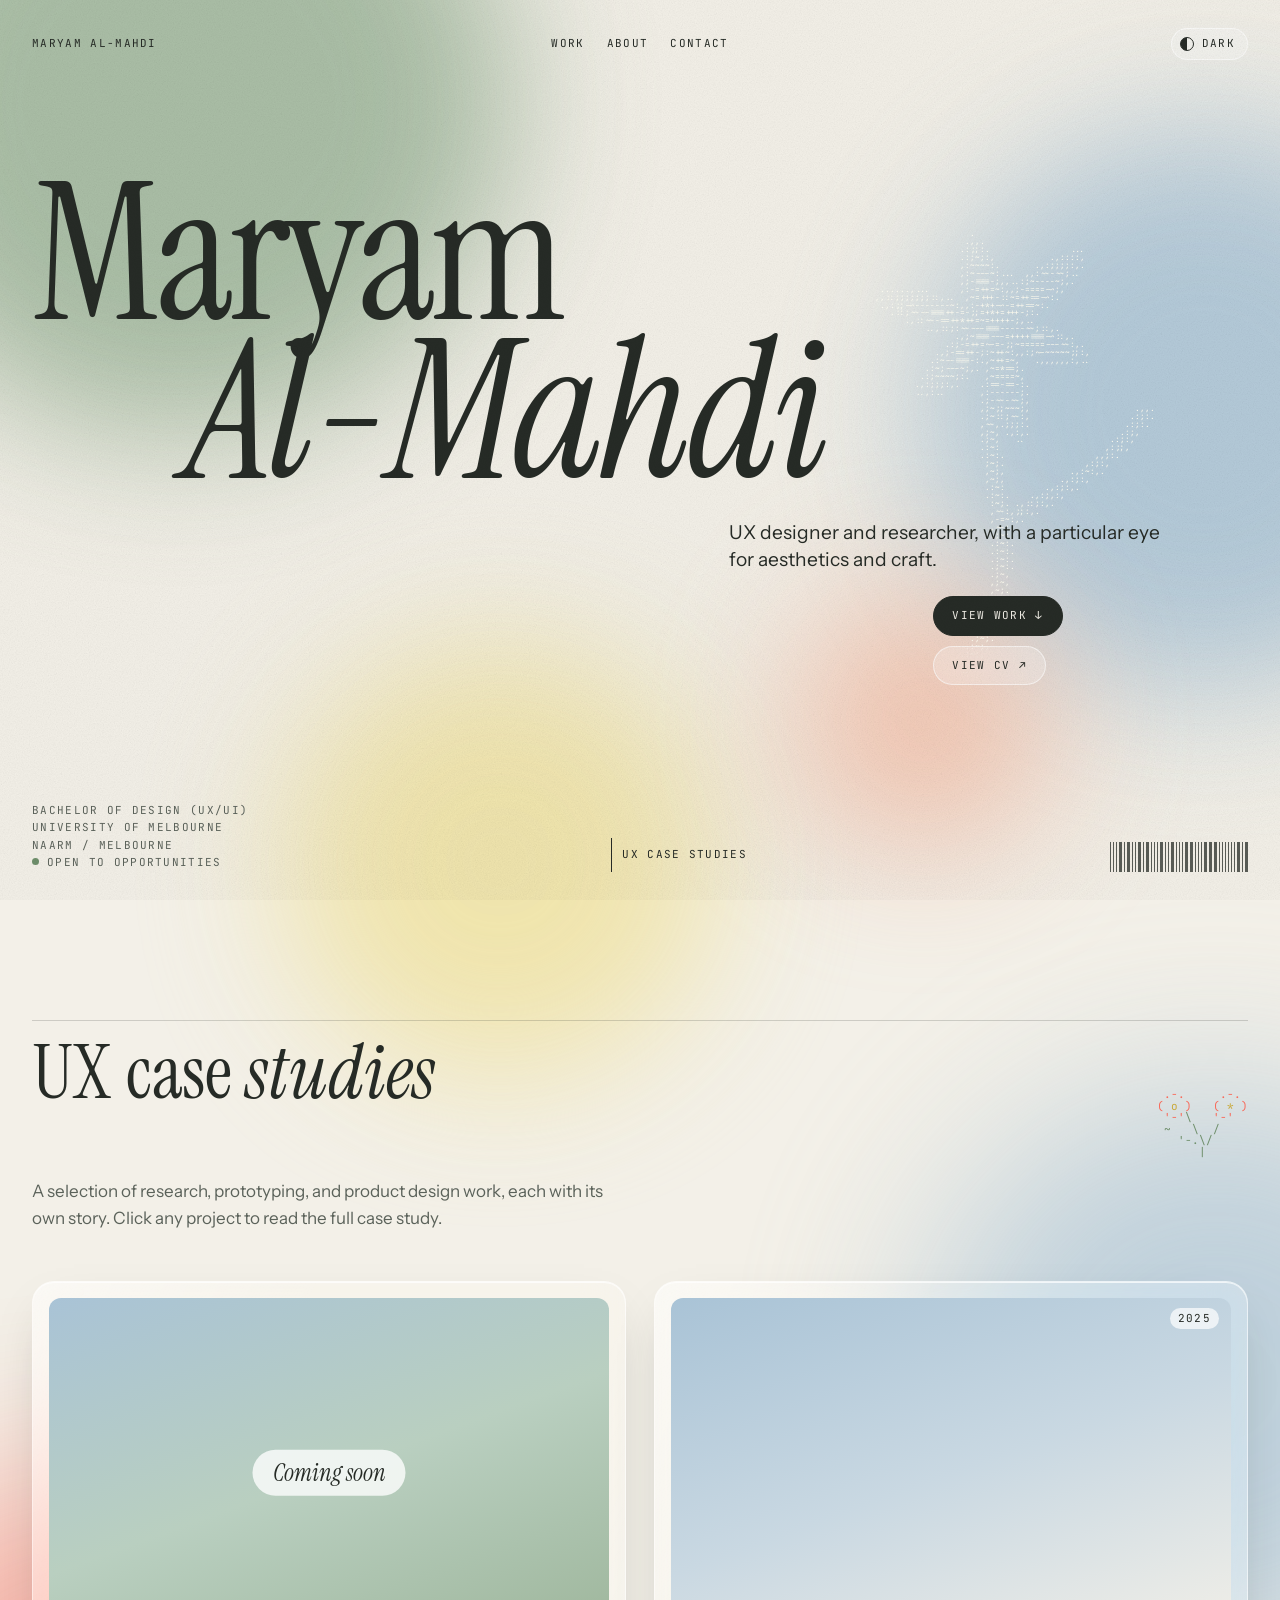
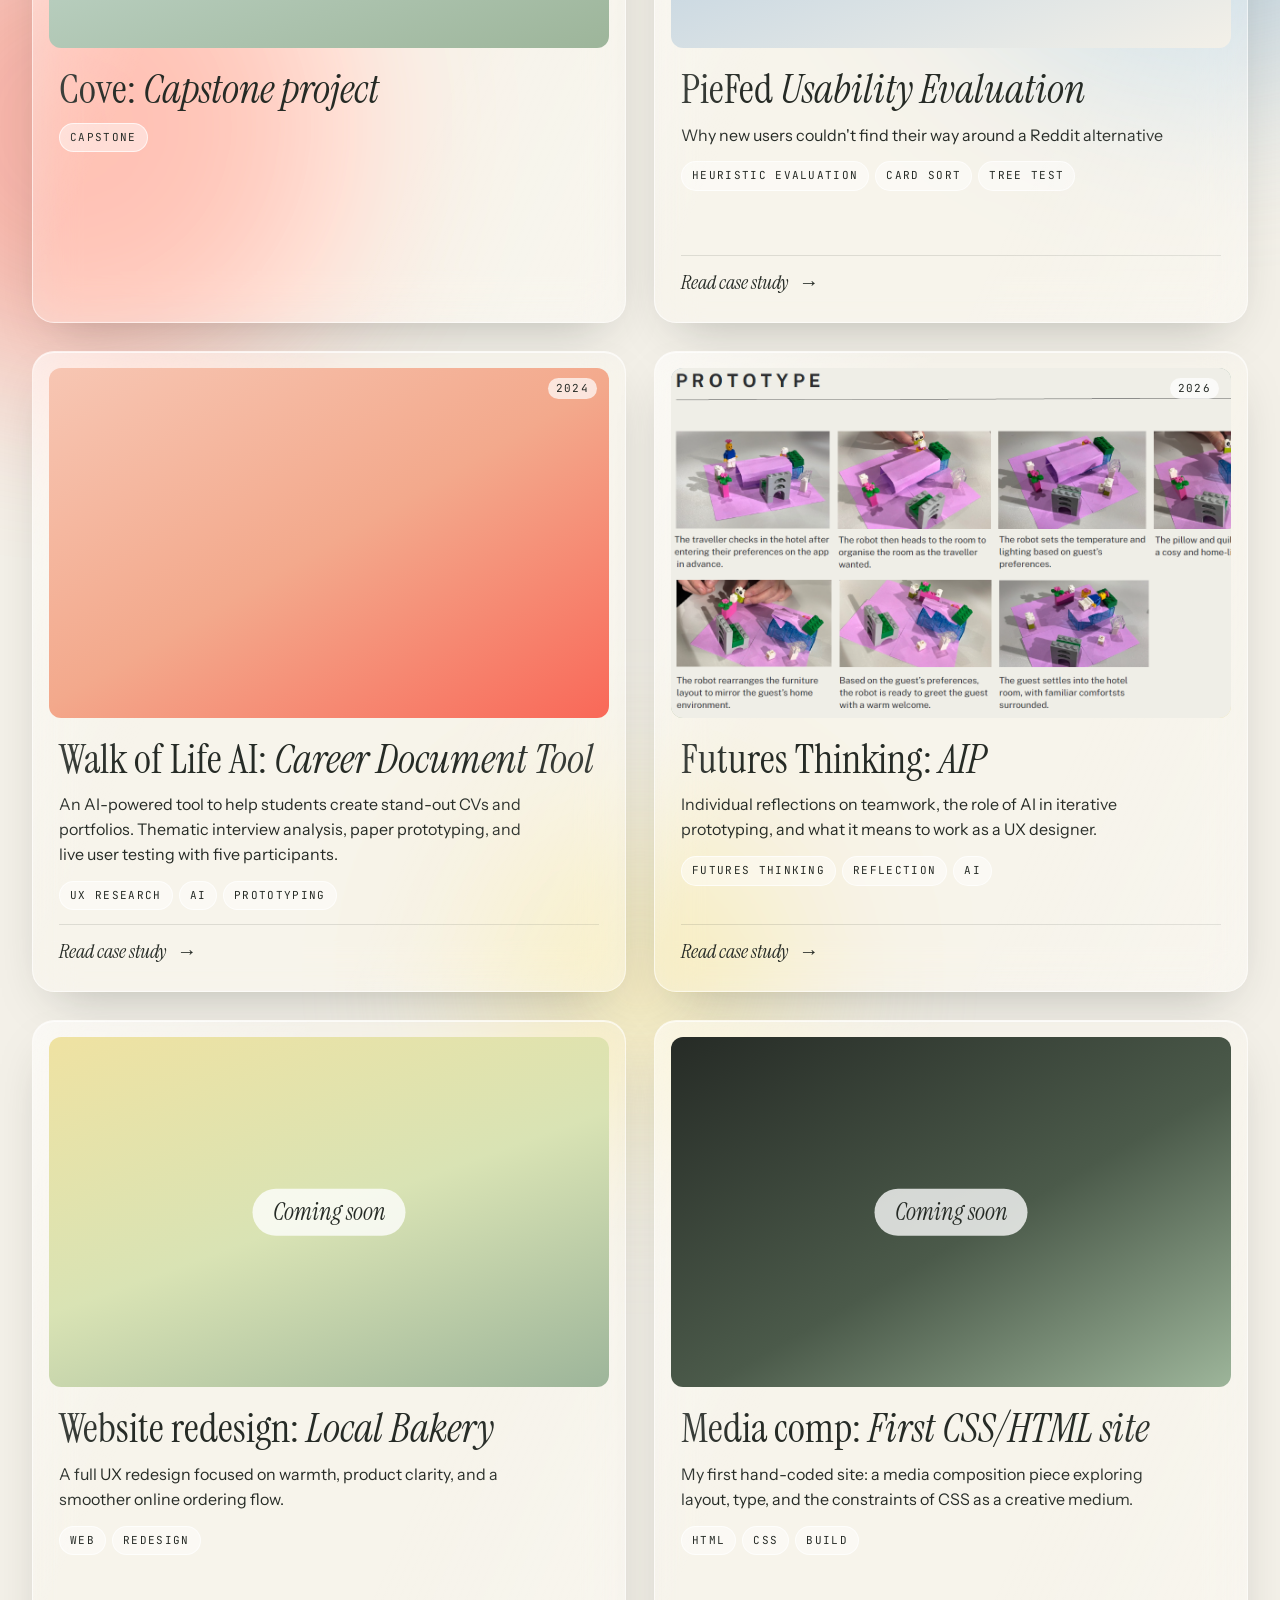
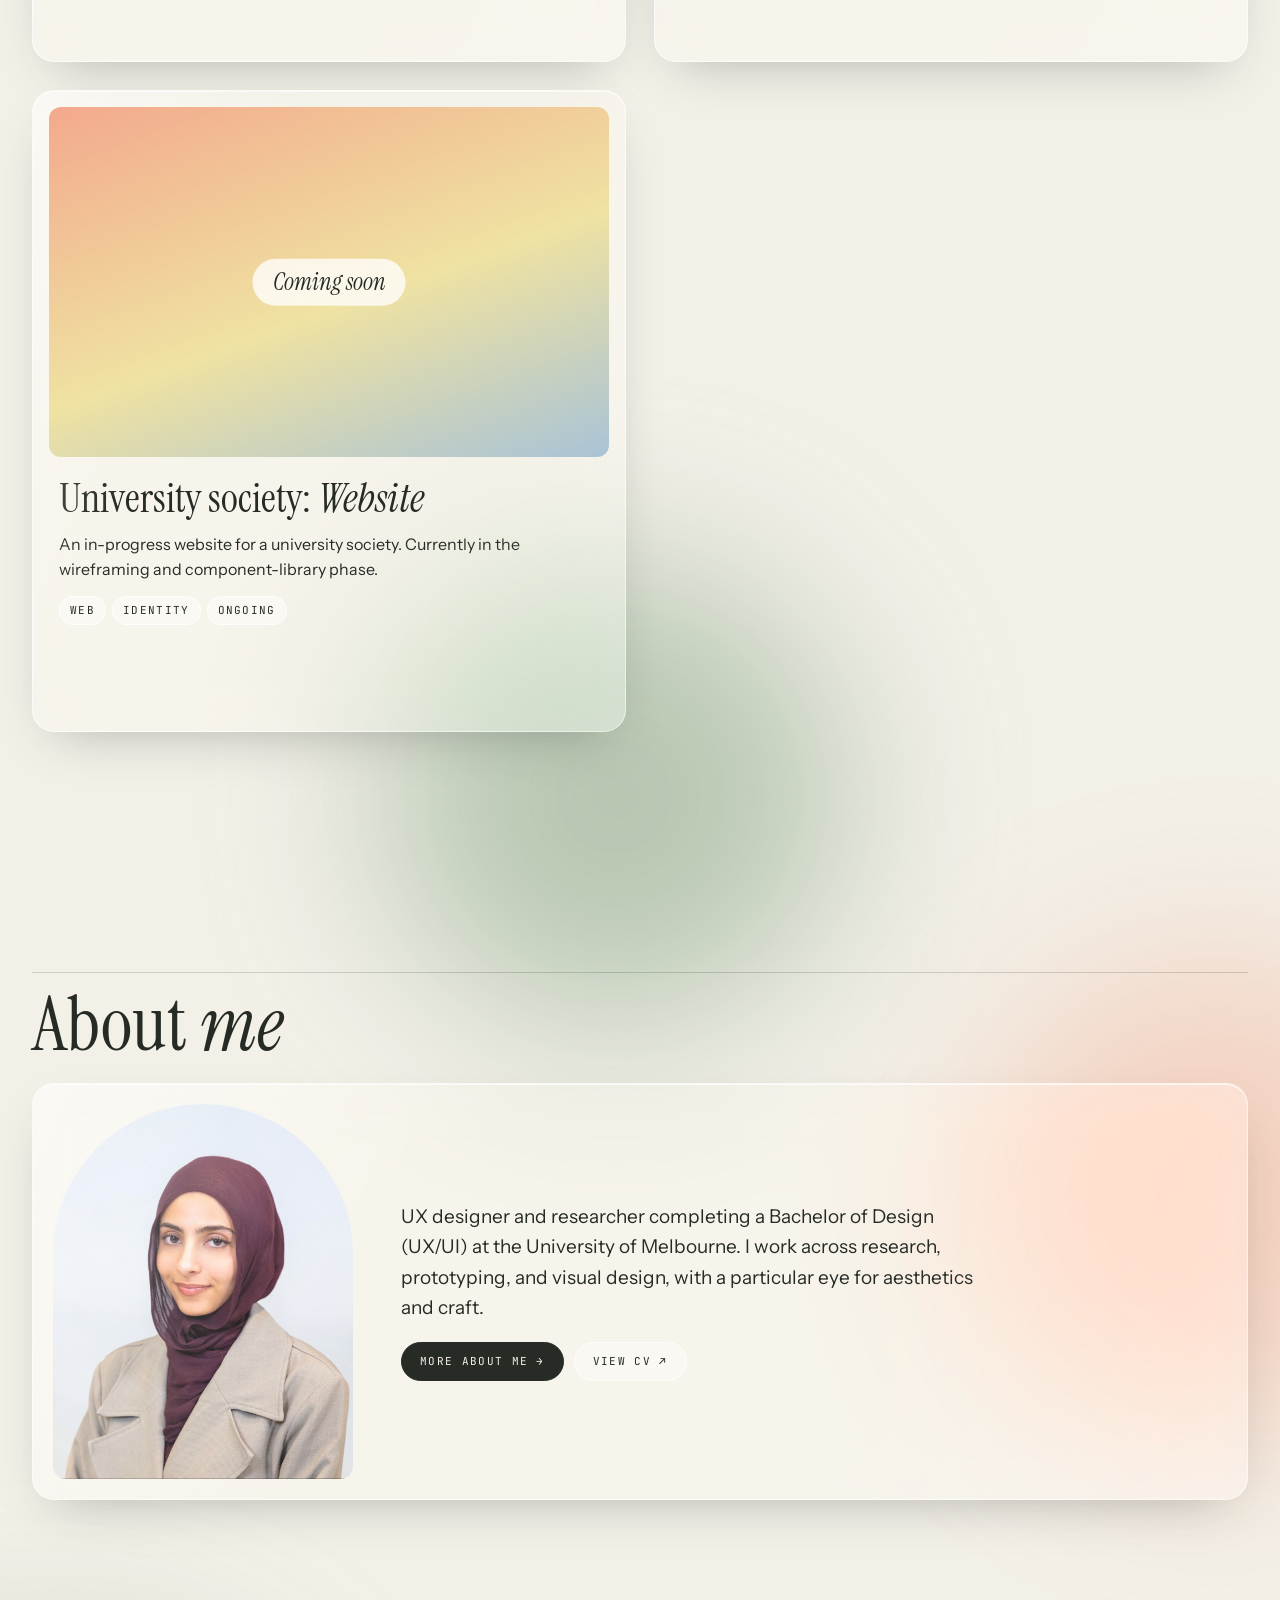
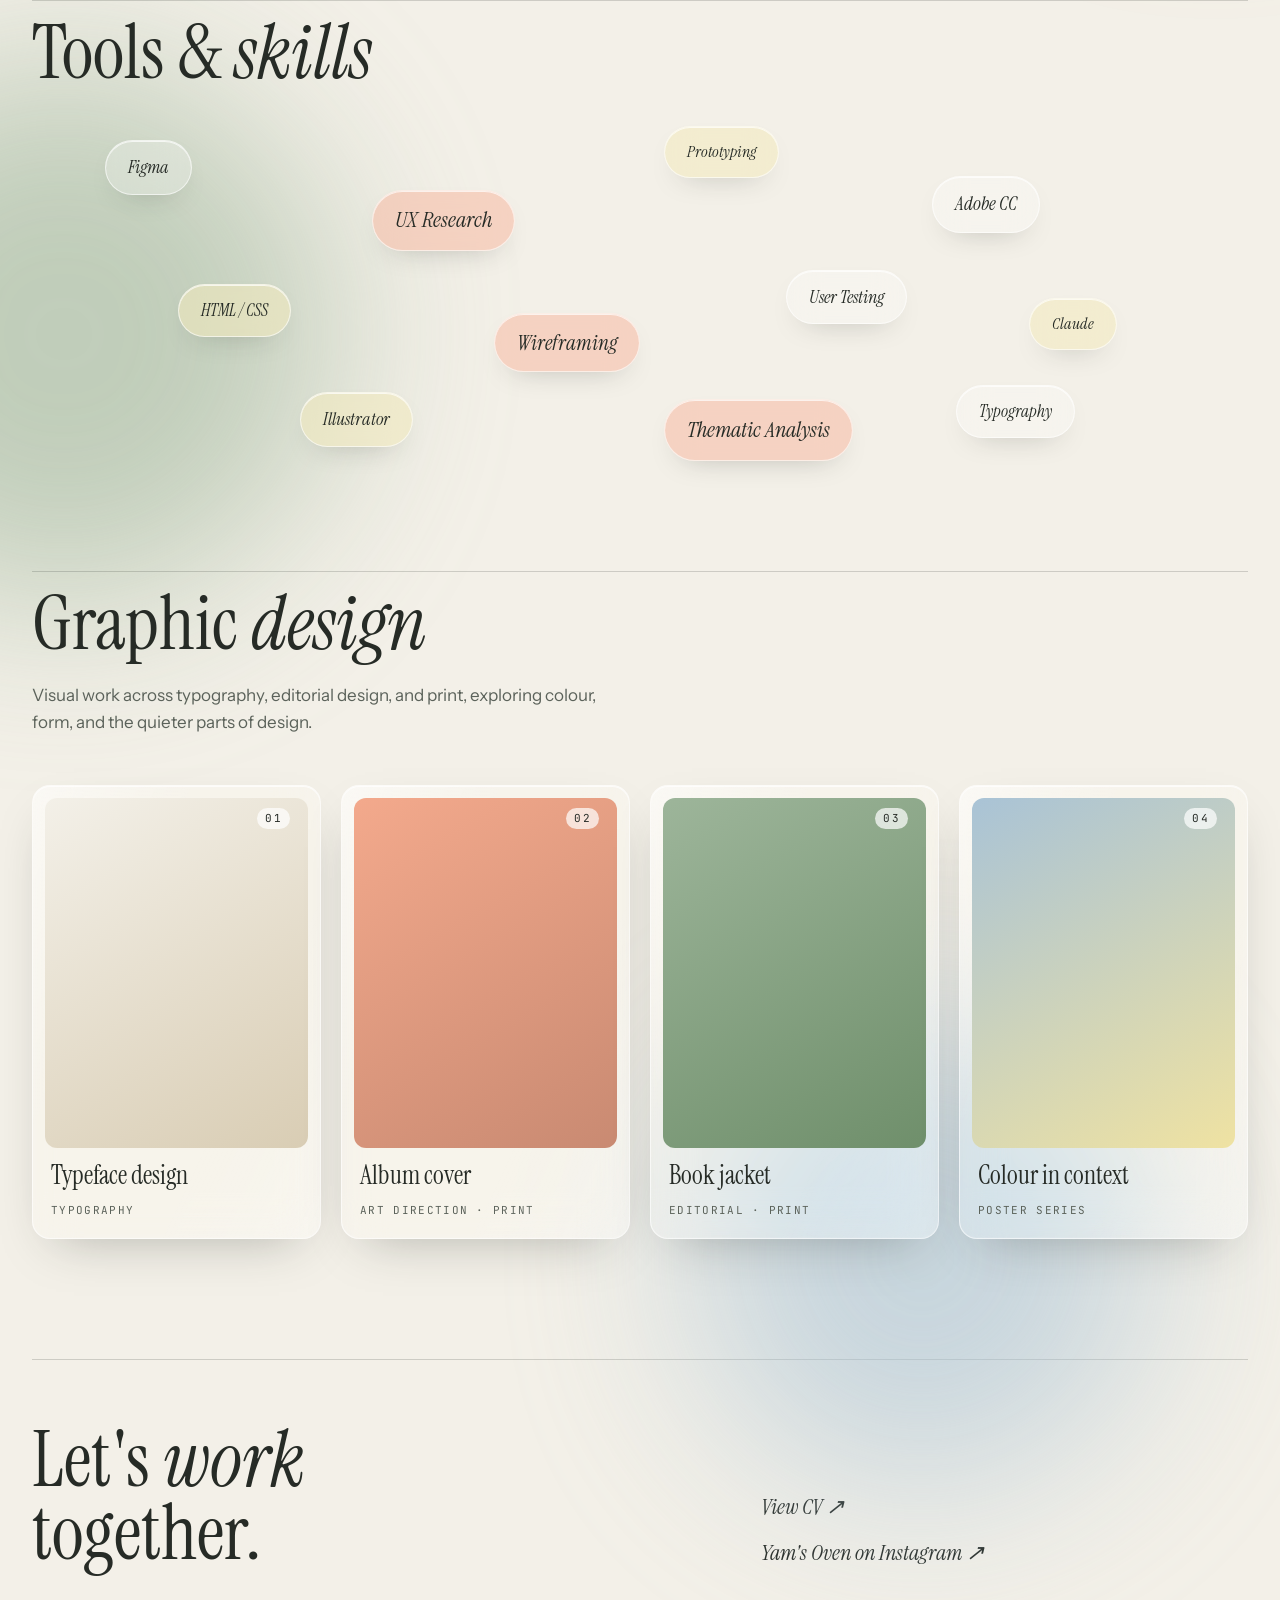
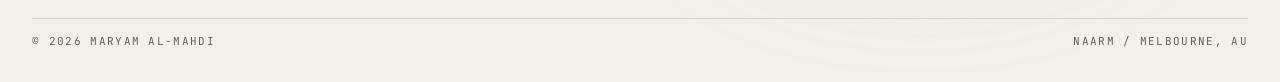
==== commit 12e87362: "Merge remote-tracking branch 'origin/main' into claude/sleepy-bohr-mx36h5 # Conflicts: #	index.html" ====
--- a/index.html
+++ b/index.html
@@ -73,6 +73,47 @@
 
   <div class="cases">
 
+    <!-- COVE (CAPSTONE) -->
+    <div class="glass soon reveal">
+      <div class="thumb" style="--thumb-bg: linear-gradient(160deg, #a9c3d6, #b9cfc0 50%, #9db59a);">
+        <p class="soon-label">Coming soon</p>
+      </div>
+      <div class="body">
+        <h3>Cove: <em>Capstone project</em></h3>
+        <div class="chips meta"><span>Capstone</span></div>
+      </div>
+    </div>
+
+    <!-- PIEFED -->
+    <a class="glass reveal" href="case-studies/piefed.html">
+      <div class="thumb" style="--thumb-bg: linear-gradient(160deg, #a9c3d6, #c9d8e2 50%, #f3f0e8);">
+        <div class="tag meta"><span>2025</span></div>
+      </div>
+      <div class="body">
+        <h3>PieFed <em>Usability Evaluation</em></h3>
+        <p>Why new users couldn't find their way around a Reddit alternative</p>
+        <div class="chips meta"><span>Heuristic evaluation</span><span>Card sort</span><span>Tree test</span></div>
+        <div class="foot">
+          <span class="view">Read case study <span class="arrow">→</span></span>
+        </div>
+      </div>
+    </a>
+
+    <!-- WALK OF LIFE AI -->
+    <a class="glass reveal" href="case-studies/walk-of-life.html">
+      <div class="thumb" style="--thumb-bg: linear-gradient(150deg, #f7c6b3, #f3a98c 50%, #f96858);">
+        <div class="tag meta"><span>2024</span></div>
+      </div>
+      <div class="body">
+        <h3>Walk of Life AI: <em>Career Document Tool</em></h3>
+        <p>An AI-powered tool to help students create stand-out CVs and portfolios. Thematic interview analysis, paper prototyping, and live user testing with five participants.</p>
+        <div class="chips meta"><span>UX Research</span><span>AI</span><span>Prototyping</span></div>
+        <div class="foot">
+          <span class="view">Read case study <span class="arrow">→</span></span>
+        </div>
+      </div>
+    </a>
+
     <!-- FUTURES THINKING -->
     <a class="glass reveal" href="case-studies/futures-thinking.html">
       <div class="thumb">
@@ -89,42 +130,9 @@
       </div>
     </a>
 
-    <!-- WALK OF LIFE AI -->
-    <a class="glass reveal" href="case-studies/walk-of-life.html">
-      <div class="thumb" style="--thumb-bg: linear-gradient(150deg, #f7c6b3, #f3a98c 50%, #f96858); --c0:#ffe9a8; --c1:#fff3ea; --c2:#ffe4d8; --c3:#fbd3c2;">
-        <div class="bloom" aria-hidden="true"></div>
-        <div class="tag meta"><span>2024</span></div>
-      </div>
-      <div class="body">
-        <h3>Walk of Life AI: <em>Career Document Tool</em></h3>
-        <p>An AI-powered tool to help students create stand-out CVs and portfolios. Thematic interview analysis, paper prototyping, and live user testing with five participants.</p>
-        <div class="chips meta"><span>UX Research</span><span>AI</span><span>Prototyping</span></div>
-        <div class="foot">
-          <span class="view">Read case study <span class="arrow">→</span></span>
-        </div>
-      </div>
-    </a>
-
-    <!-- PIEFED -->
-    <a class="glass reveal" href="case-studies/piefed.html">
-      <div class="thumb" style="--thumb-bg: linear-gradient(160deg, #a9c3d6, #c9d8e2 50%, #f3f0e8); --c0:#f3a98c; --c1:#f7fbff; --c2:#eef4f8; --c3:#e1ebf1;">
-        <div class="bloom" aria-hidden="true"></div>
-        <div class="tag meta"><span>2025</span></div>
-      </div>
-      <div class="body">
-        <h3>PieFed <em>Usability Evaluation</em></h3>
-        <p>Why new users couldn't find their way around a Reddit alternative</p>
-        <div class="chips meta"><span>Heuristic evaluation</span><span>Card sort</span><span>Tree test</span></div>
-        <div class="foot">
-          <span class="view">Read case study <span class="arrow">→</span></span>
-        </div>
-      </div>
-    </a>
-
     <!-- BAKERY -->
     <div class="glass soon reveal">
-      <div class="thumb" style="--thumb-bg: linear-gradient(160deg, #efe2a2, #d9e3b4 50%, #9db59a); --c0:#f3c64e; --c1:#fffbe8; --c2:#fff7da; --c3:#f4edc8;">
-        <div class="bloom" aria-hidden="true"></div>
+      <div class="thumb" style="--thumb-bg: linear-gradient(160deg, #efe2a2, #d9e3b4 50%, #9db59a);">
         <p class="soon-label">Coming soon</p>
       </div>
       <div class="body">
@@ -136,8 +144,7 @@
 
     <!-- MEDIA COMP -->
     <div class="glass soon reveal">
-      <div class="thumb" style="--thumb-bg: linear-gradient(150deg, #262b26, #4b5a4a 55%, #9db59a); --c0:#efe2a2; --c1:#e7efe2; --c2:#d6e2d2; --c3:#c3d3be;">
-        <div class="bloom" aria-hidden="true"></div>
+      <div class="thumb" style="--thumb-bg: linear-gradient(150deg, #262b26, #4b5a4a 55%, #9db59a);">
         <p class="soon-label">Coming soon</p>
       </div>
       <div class="body">
@@ -149,8 +156,7 @@
 
     <!-- UNIVERSITY SOCIETY (in progress) -->
     <div class="glass soon reveal">
-      <div class="thumb" style="--thumb-bg: linear-gradient(160deg, #f3a98c, #efe2a2 55%, #a9c3d6); --c0:#fff3ea; --c1:#fffbe8; --c2:#fff4e4; --c3:#f7ead6;">
-        <div class="bloom" aria-hidden="true"></div>
+      <div class="thumb" style="--thumb-bg: linear-gradient(160deg, #f3a98c, #efe2a2 55%, #a9c3d6);">
         <p class="soon-label">Coming soon</p>
       </div>
       <div class="body">
@@ -213,7 +219,6 @@
     <div class="gd-grid">
       <a href="project-typeface.html" class="glass">
         <div class="thumb" style="--thumb-bg: linear-gradient(150deg, #f3f0e8, #d9cdb4);">
-          <div class="bloom" aria-hidden="true"></div>
           <div class="tag meta"><span>01</span></div>
         </div>
         <h3>Typeface design</h3>
@@ -221,7 +226,6 @@
       </a>
       <a href="project-album.html" class="glass">
         <div class="thumb" style="--thumb-bg: linear-gradient(150deg, #f3a98c, #c98a72);">
-          <div class="bloom" aria-hidden="true"></div>
           <div class="tag meta"><span>02</span></div>
         </div>
         <h3>Album cover</h3>
@@ -229,7 +233,6 @@
       </a>
       <a href="project-book.html" class="glass">
         <div class="thumb" style="--thumb-bg: linear-gradient(150deg, #9db59a, #6f8f6b);">
-          <div class="bloom" aria-hidden="true"></div>
           <div class="tag meta"><span>03</span></div>
         </div>
         <h3>Book jacket</h3>
@@ -237,7 +240,6 @@
       </a>
       <a href="project-colour.html" class="glass">
         <div class="thumb" style="--thumb-bg: linear-gradient(150deg, #a9c3d6, #efe2a2);">
-          <div class="bloom" aria-hidden="true"></div>
           <div class="tag meta"><span>04</span></div>
         </div>
         <h3>Colour in context</h3>
--- a/css/styles.css
+++ b/css/styles.css
@@ -371,7 +371,7 @@
   max-width: 1240px;
 }
 
-/* Thumbnail: images are shown sharp; placeholders are a soft bloom */
+/* Thumbnail: images are shown sharp; projects without one get a clean gradient */
 .thumb {
   position: relative;
   aspect-ratio: 16 / 10;
@@ -386,22 +386,10 @@
   color: #262b26; z-index: 2;
 }
 .thumb .tag > span { padding: 2px 8px; border-radius: 999px; background: rgba(255, 255, 255, .7); }
-.bloom, .thumb .shot {
+.thumb .shot {
   position: absolute; inset: 0;
   width: 100%; height: 100%; object-fit: cover;
-}
-.thumb .shot { object-position: top left; }
-.bloom {
-  filter: blur(18px) saturate(1.1);
-  transform: scale(1.12);
-  background:
-    radial-gradient(circle at 50% 46%, var(--c0, #fff9e6) 0 7%, transparent 8%),
-    radial-gradient(ellipse 12% 30% at 50% 24%, var(--c1, #fbf6ea) 0 60%, transparent 62%),
-    radial-gradient(ellipse 20% 17% at 64% 44%, var(--c2, #f6efdc) 0 60%, transparent 62%),
-    radial-gradient(ellipse 20% 17% at 36% 44%, var(--c2, #f6efdc) 0 60%, transparent 62%),
-    radial-gradient(ellipse 12% 26% at 58% 66%, var(--c3, #efe7cf) 0 60%, transparent 62%),
-    radial-gradient(ellipse 12% 26% at 42% 66%, var(--c3, #efe7cf) 0 60%, transparent 62%),
-    radial-gradient(circle at 50% 50%, rgba(255,255,255,.35), transparent 60%);
+  object-position: top left;
 }
 
 .body { display: flex; flex-direction: column; gap: 14px; padding: 0 10px; flex: 1; }
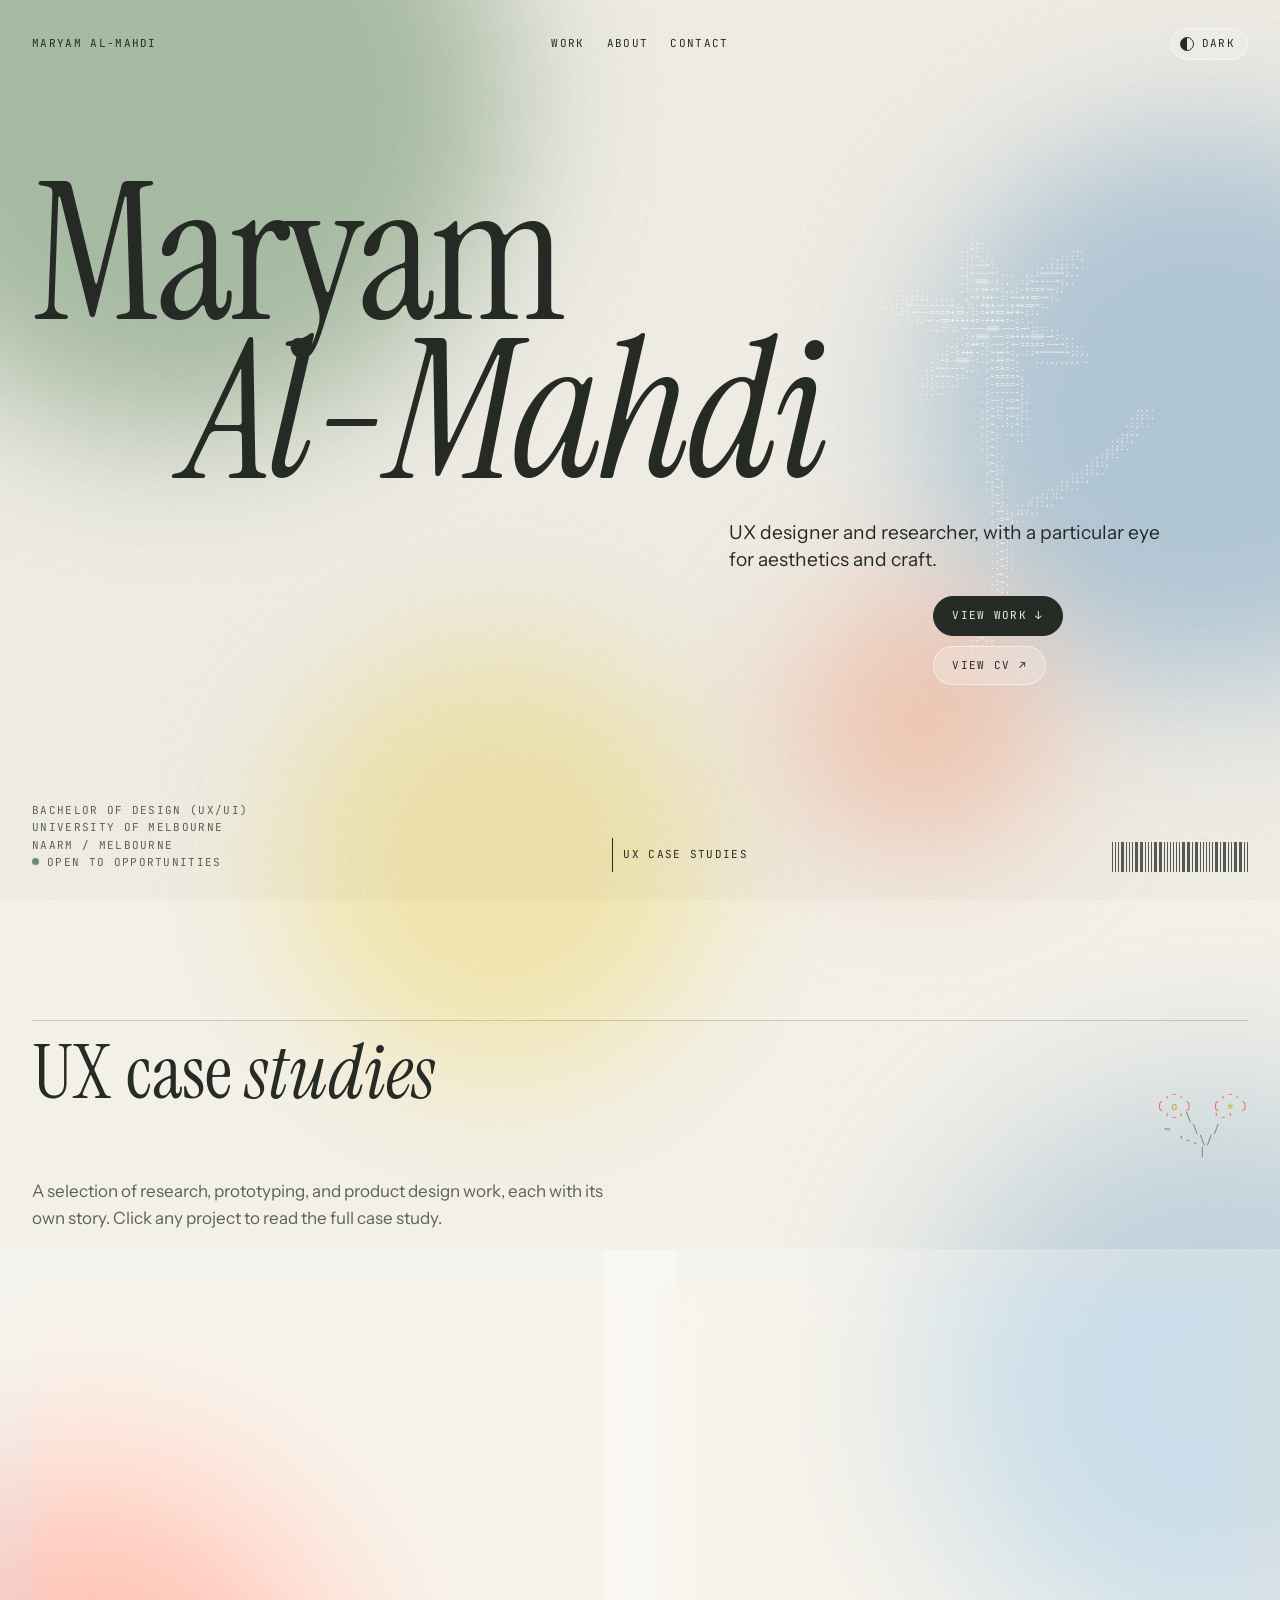
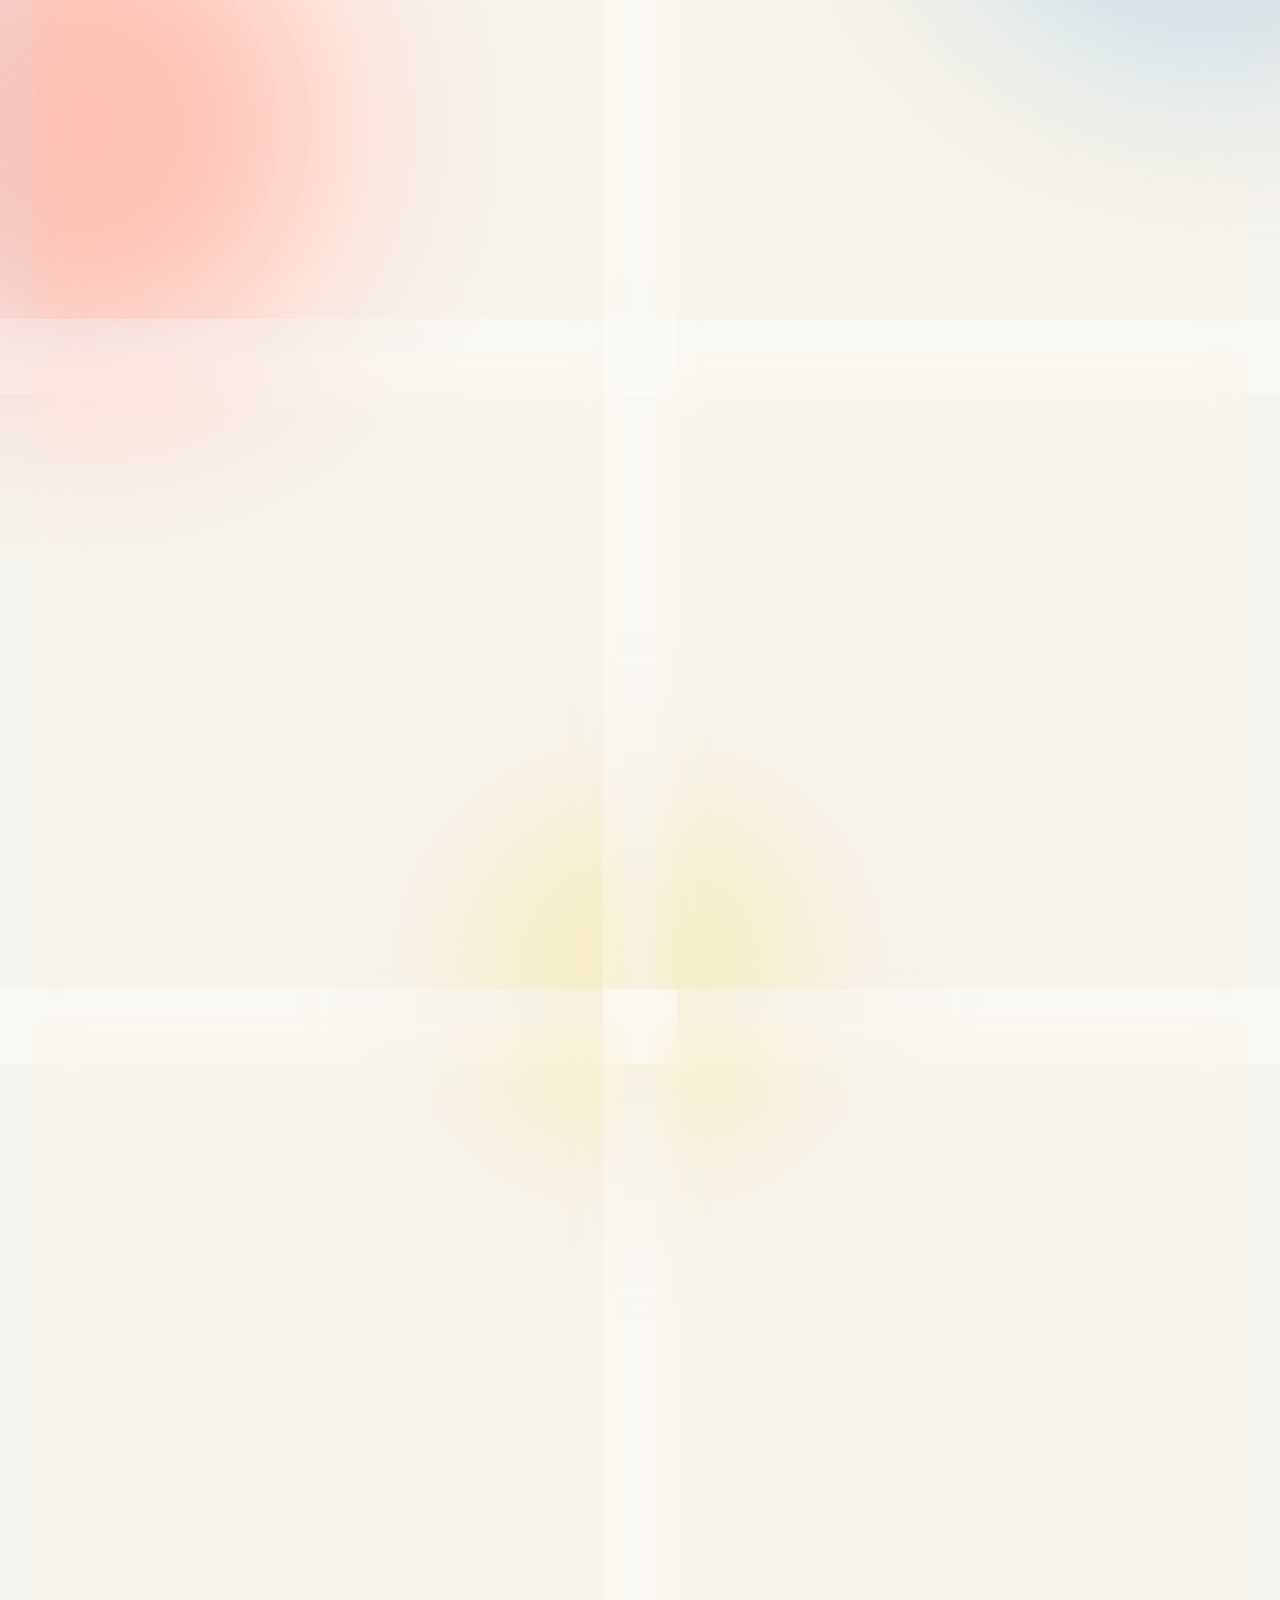
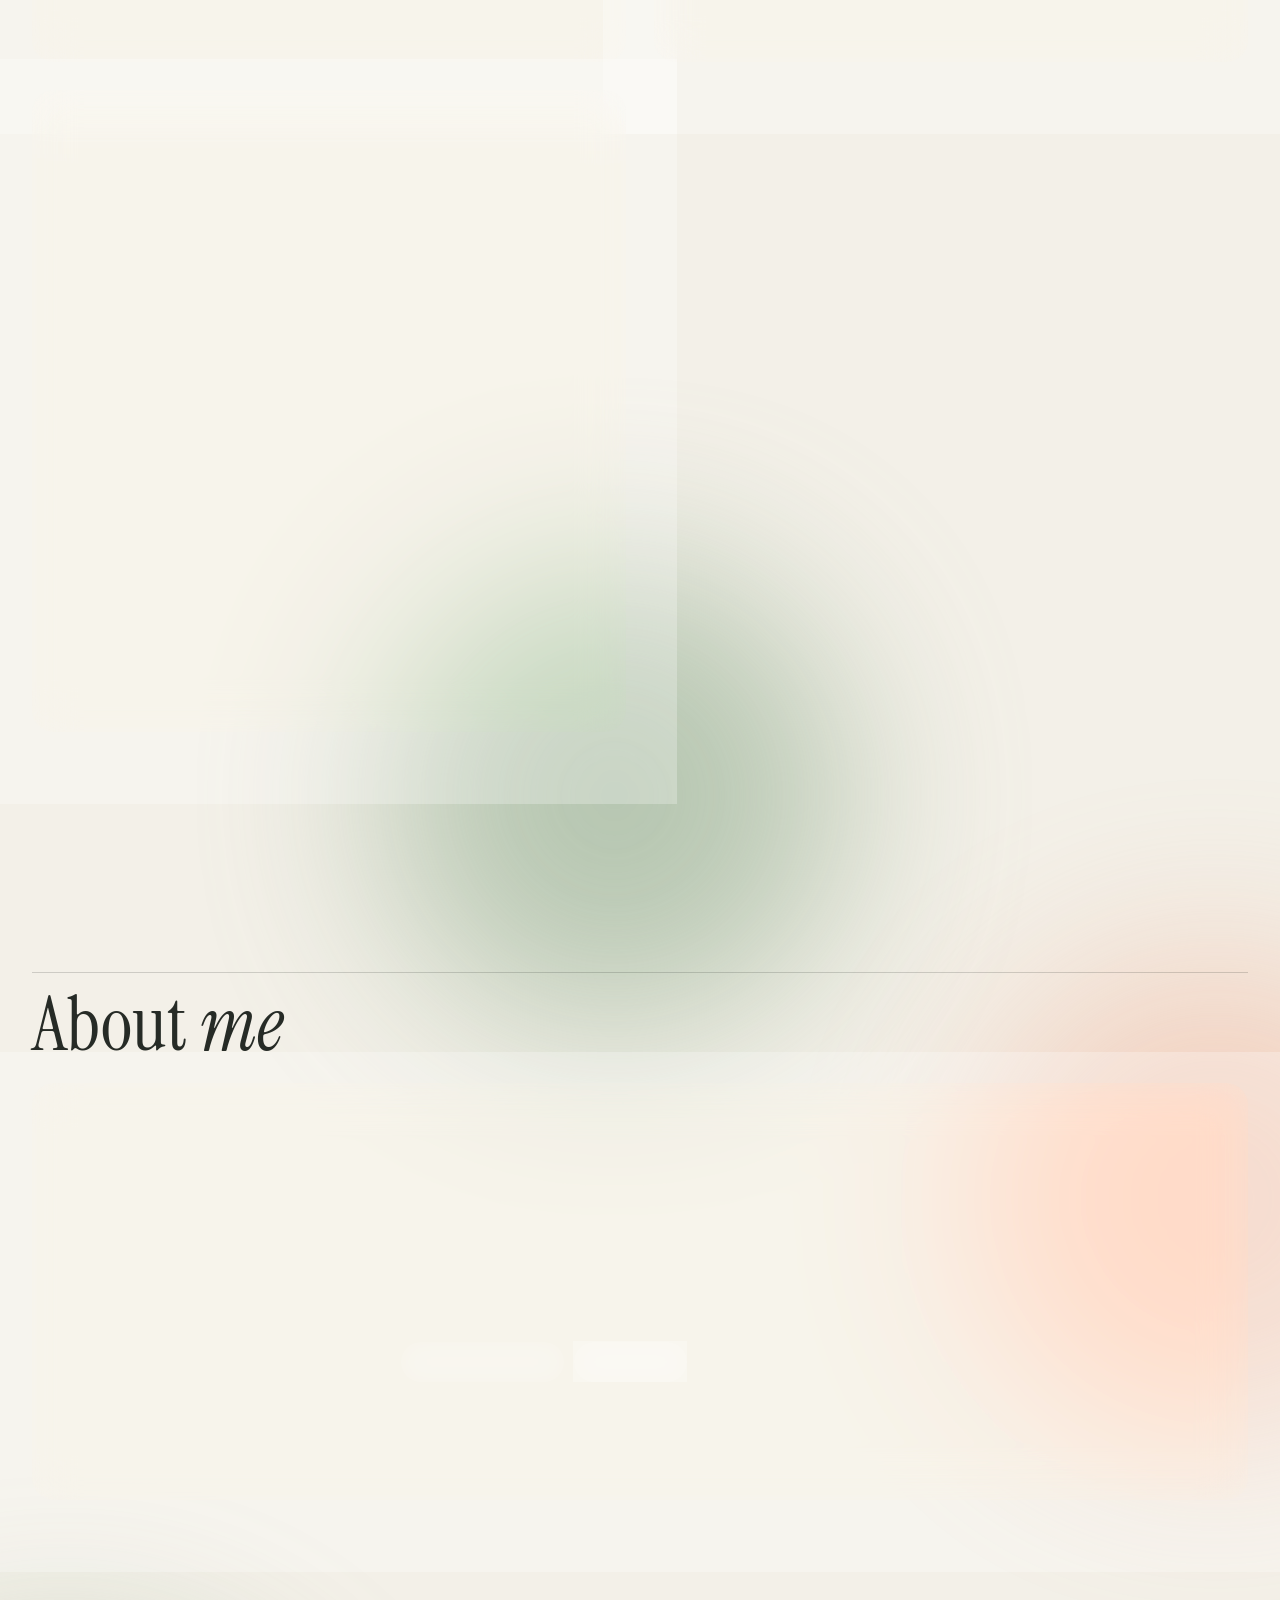
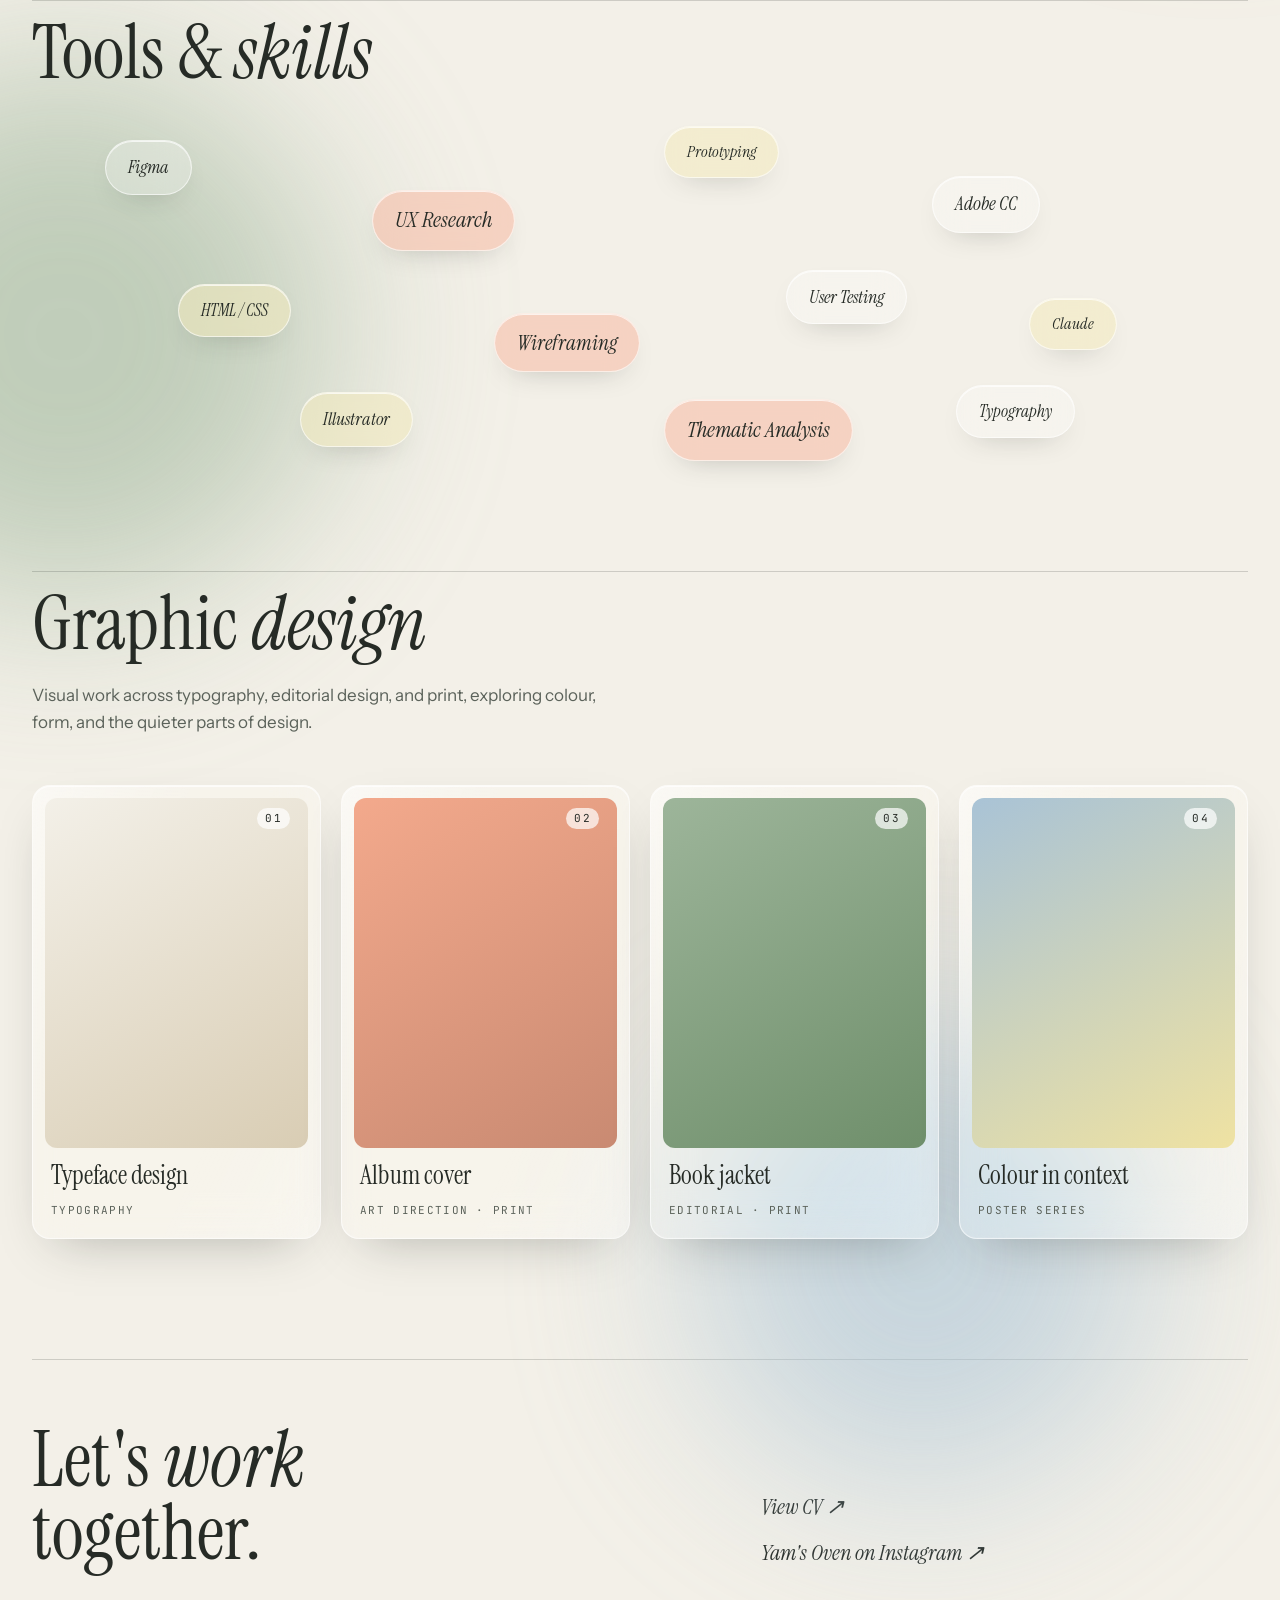
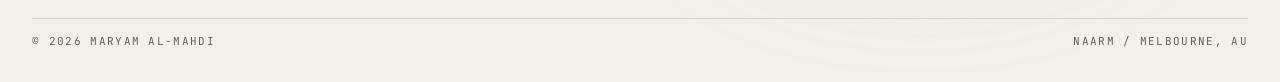
==== commit 15d24b7b: "Add Cove case study page and link it from the homepage Co-Authored-By: Claude Sonnet 5.5 <noreply@an" ====
--- a/index.html
+++ b/index.html
@@ -74,15 +74,19 @@
   <div class="cases">
 
     <!-- COVE (CAPSTONE) -->
-    <div class="glass soon reveal">
+    <a class="glass reveal" href="case-studies/cove.html">
       <div class="thumb" style="--thumb-bg: linear-gradient(160deg, #a9c3d6, #b9cfc0 50%, #9db59a);">
-        <p class="soon-label">Coming soon</p>
-      </div>
-      <div class="body">
-        <h3>Cove: <em>Capstone project</em></h3>
+        <div class="tag meta"><span>2026</span></div>
+      </div>
+      <div class="body">
+        <h3>Cove</h3>
+        <p>Helping students start their work and break the doomscrolling cycle</p>
         <div class="chips meta"><span>Capstone</span></div>
-      </div>
-    </div>
+        <div class="foot">
+          <span class="view">Read case study <span class="arrow">→</span></span>
+        </div>
+      </div>
+    </a>
 
     <!-- PIEFED -->
     <a class="glass reveal" href="case-studies/piefed.html">
--- a/css/styles.css
+++ b/css/styles.css
@@ -768,6 +768,110 @@
   .cs-snapshot .span-2 { grid-column: auto; }
 }
 
+/* Cove case study: reserved poster and video areas, image placeholders, flow scrollers, tables, to-do note, lightbox */
+.cs-snapshot { grid-auto-flow: dense; }
+.cs-snapshot .span-3 { grid-column: span 3; }
+
+.cs-h2.sm { font-size: clamp(28px, 3.4vw, 40px); margin-bottom: 20px; }
+.cs-showcase { margin-top: 40px; }
+.cs-showcase + .cs-showcase { margin-top: 56px; }
+
+/* Placeholder: dashed frosted-glass box with a fixed aspect ratio (--ar). Swap for an <img> when the file exists. */
+.ph {
+  position: relative;
+  display: flex; flex-direction: column; align-items: center; justify-content: center; gap: 6px;
+  aspect-ratio: var(--ar, 16 / 9);
+  padding: 16px;
+  text-align: center;
+  border: 2px dashed color-mix(in srgb, var(--ink) 38%, transparent);
+  border-radius: 16px;
+  background: var(--glass-bg);
+  -webkit-backdrop-filter: blur(16px) saturate(1.3);
+  backdrop-filter: blur(16px) saturate(1.3);
+  box-shadow: inset 0 1px 0 var(--glass-hi);
+}
+.ph-label { font-family: var(--mono); font-size: 11px; letter-spacing: .12em; text-transform: uppercase; color: var(--ink); line-height: 1.5; max-width: 34ch; }
+.ph-file { font-family: var(--mono); font-size: 11px; letter-spacing: .06em; color: var(--ink-soft); overflow-wrap: anywhere; }
+@supports not ((backdrop-filter: blur(1px)) or (-webkit-backdrop-filter: blur(1px))) {
+  .ph { background: color-mix(in srgb, var(--paper) 92%, transparent); }
+}
+
+/* Final poster: portrait, centred, never taller than 80vh */
+.poster-slot { width: min(100%, calc(80vh * 3 / 4)); margin: 0 auto; }
+.poster-slot .ph { --ar: 3 / 4; }
+.zoomable { display: block; margin: 0 auto; padding: 0; border: 0; background: none; cursor: zoom-in; max-width: 100%; }
+.zoomable img { display: block; width: auto; max-width: 100%; max-height: 80vh; height: auto; margin: 0 auto; border-radius: 16px; border: 1px solid var(--line); }
+
+/* Project video: 16:9 responsive wrapper for an <iframe> or <video> */
+.video-frame { aspect-ratio: 16 / 9; border-radius: 16px; overflow: hidden; border: 1px solid var(--line); background: var(--surface); }
+.video-frame iframe, .video-frame video { display: block; width: 100%; height: 100%; border: 0; }
+
+/* Image figures; wide flows keep their size and scroll inside their own container on small screens */
+.cs-figure .ph { margin: 0; }
+.flow-scroll { overflow-x: auto; overscroll-behavior-x: contain; -webkit-overflow-scrolling: touch; border-radius: 16px; }
+.flow-scroll > .ph, .flow-scroll > img { min-width: 720px; }
+.flow-scroll > img { display: block; width: 100%; height: auto; }
+.cs-figure.wide { margin: 24px 0 8px; }
+
+.ph-grid { display: grid; grid-template-columns: repeat(4, minmax(0, 1fr)); gap: 14px; }
+.ph-grid .ph { --ar: 9 / 17; padding: 10px; }
+.ph-grid img { display: block; width: 100%; height: auto; border-radius: 16px; border: 1px solid var(--line); }
+
+/* Solution features: lead text, then its flow image */
+.feature-row { padding: 22px 0 8px; border-top: 1px solid var(--line); }
+.feature-row:last-child { border-bottom: 1px solid var(--line); }
+.feature-row > p { font-size: 16px; line-height: 1.65; max-width: 66ch; }
+.feature-row > p strong { font-weight: 400; font-family: var(--serif); font-size: 26px; margin-right: 4px; }
+.process-step .cs-figure { margin: 18px 0 4px; }
+
+/* Frosted-glass tables that stack into cards on small screens */
+.cs-table {
+  width: 100%; margin: 24px 0 8px;
+  border-collapse: separate; border-spacing: 0;
+  background: var(--glass-bg);
+  -webkit-backdrop-filter: blur(16px) saturate(1.3);
+  backdrop-filter: blur(16px) saturate(1.3);
+  border: 1px solid var(--glass-border);
+  border-radius: 16px; overflow: hidden;
+  box-shadow: inset 0 1px 0 var(--glass-hi);
+}
+.cs-table th, .cs-table td { padding: 16px 18px; text-align: left; vertical-align: top; font-size: 15px; line-height: 1.55; border-bottom: 1px solid var(--line); }
+.cs-table tr:last-child td { border-bottom: none; }
+.cs-table th { font-family: var(--mono); font-weight: 400; font-size: 11px; letter-spacing: .12em; text-transform: uppercase; color: var(--ink-soft); }
+.cs-table td:first-child { font-size: 20px; line-height: 1.2; width: 26%; }
+.cs-table td:last-child { color: var(--ink-soft); }
+@supports not ((backdrop-filter: blur(1px)) or (-webkit-backdrop-filter: blur(1px))) {
+  .cs-table { background: color-mix(in srgb, var(--paper) 92%, transparent); }
+}
+
+/* Open to-do: a visible note, not a working checkbox */
+.todo-note { display: flex; align-items: flex-start; gap: 12px; margin: 24px 0 0; padding: 12px 16px; border: 1px dashed var(--line); border-radius: 12px; font-size: 14px; line-height: 1.55; color: var(--ink-soft); }
+.todo-box { flex: none; width: 14px; height: 14px; margin-top: 4px; border: 1.5px solid var(--ink-soft); border-radius: 3px; }
+
+/* Click-to-enlarge */
+.lightbox { padding: 0; border: 0; background: transparent; max-width: 96vw; max-height: 96vh; overflow: visible; }
+.lightbox::backdrop { background: rgba(18, 22, 19, .78); -webkit-backdrop-filter: blur(6px); backdrop-filter: blur(6px); }
+.lightbox img { display: block; max-width: 94vw; max-height: 90vh; width: auto; height: auto; border-radius: 12px; cursor: zoom-out; }
+.lightbox-close { position: absolute; top: -14px; right: -6px; }
+
+@media (max-width: 900px) {
+  .cs-snapshot .span-3 { grid-column: span 2; }
+  .ph-grid { grid-template-columns: repeat(2, minmax(0, 1fr)); }
+}
+@media (max-width: 760px) {
+  .cs-table, .cs-table tbody, .cs-table tr, .cs-table td { display: block; }
+  .cs-table thead { position: absolute; width: 1px; height: 1px; overflow: hidden; clip: rect(0 0 0 0); }
+  .cs-table tr { padding: 16px 18px; border-bottom: 1px solid var(--line); }
+  .cs-table tr:last-child { border-bottom: none; }
+  .cs-table td, .cs-table td:first-child { padding: 4px 0; border: 0; width: auto; }
+  .cs-table td::before { content: attr(data-label); display: block; font-family: var(--mono); font-size: 11px; letter-spacing: .12em; text-transform: uppercase; color: var(--ink-soft); margin-bottom: 2px; }
+  .cs-table td:first-child::before { display: none; }
+  .feature-row > p strong { display: block; }
+}
+@media (max-width: 500px) {
+  .cs-snapshot .span-3 { grid-column: auto; }
+}
+
 /* ───────── 9. About page ───────── */
 .about-hero {
   max-width: 1240px; margin: 0 auto;
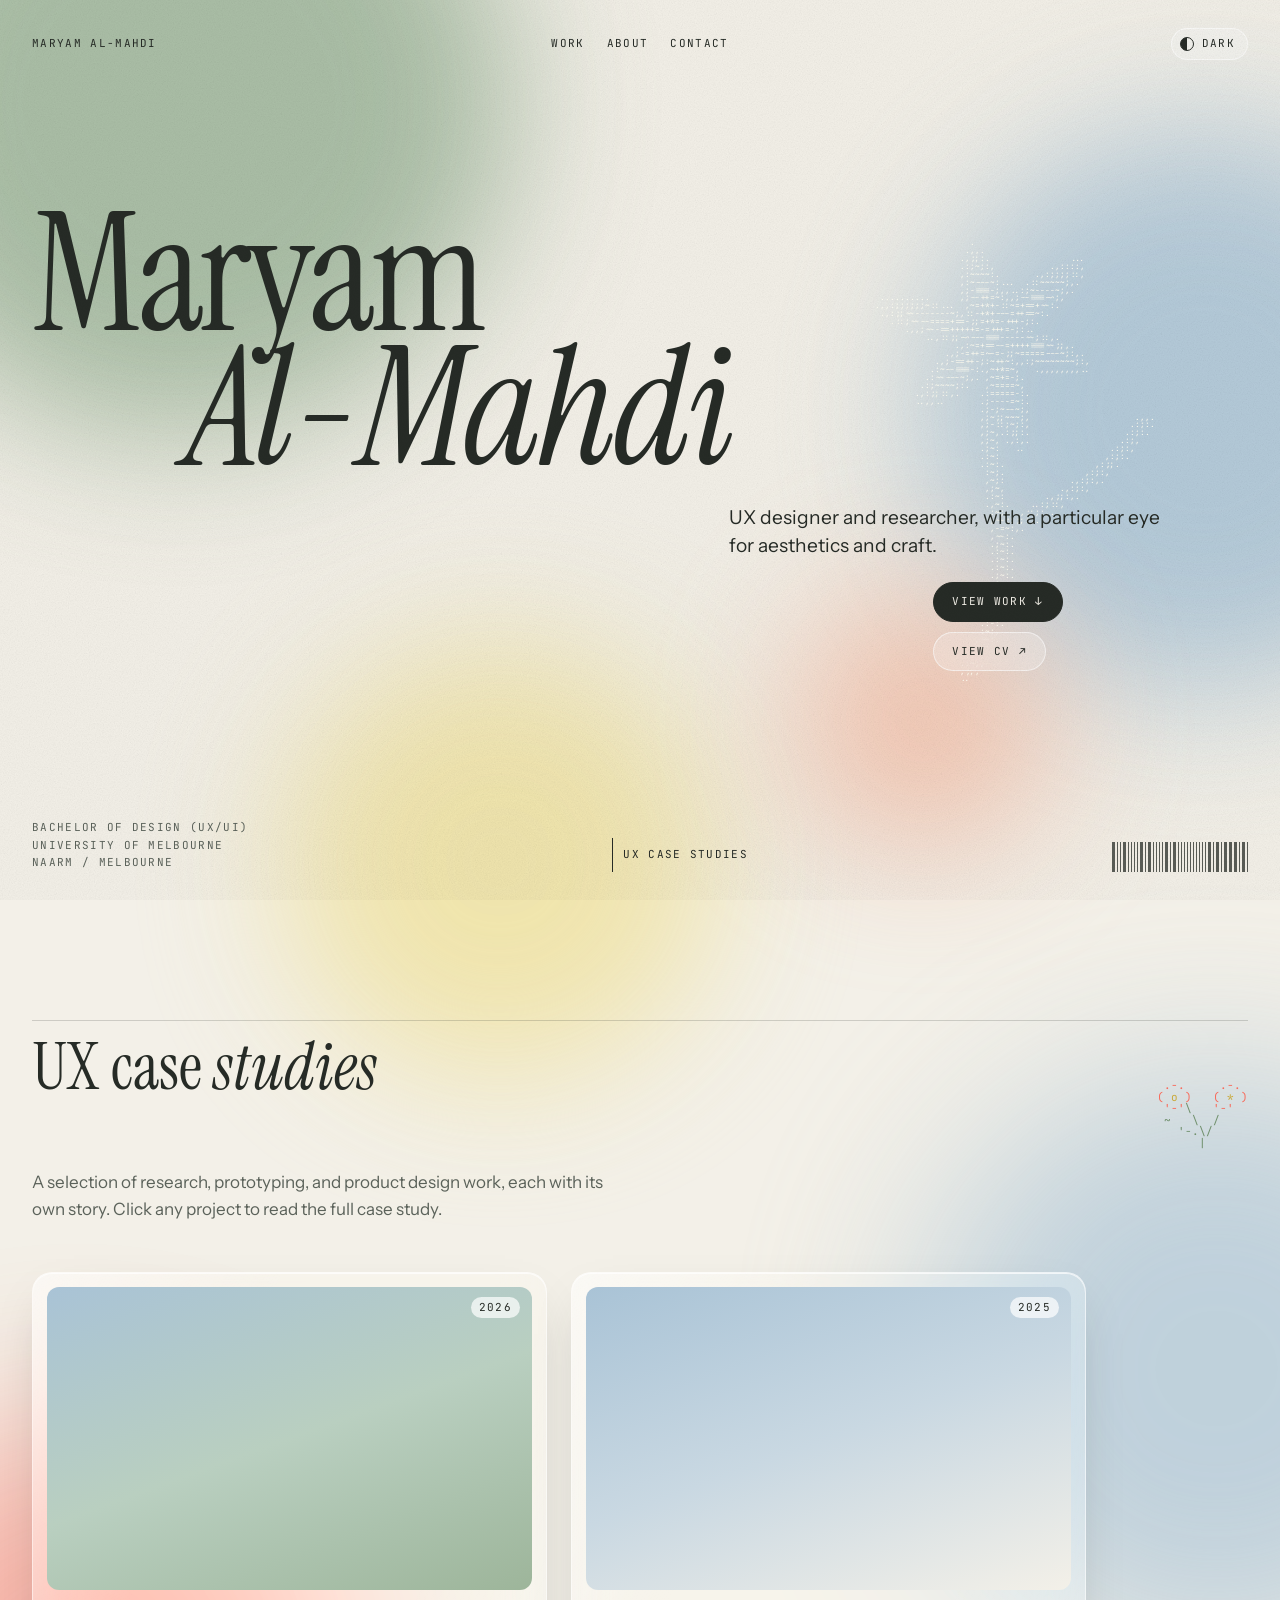
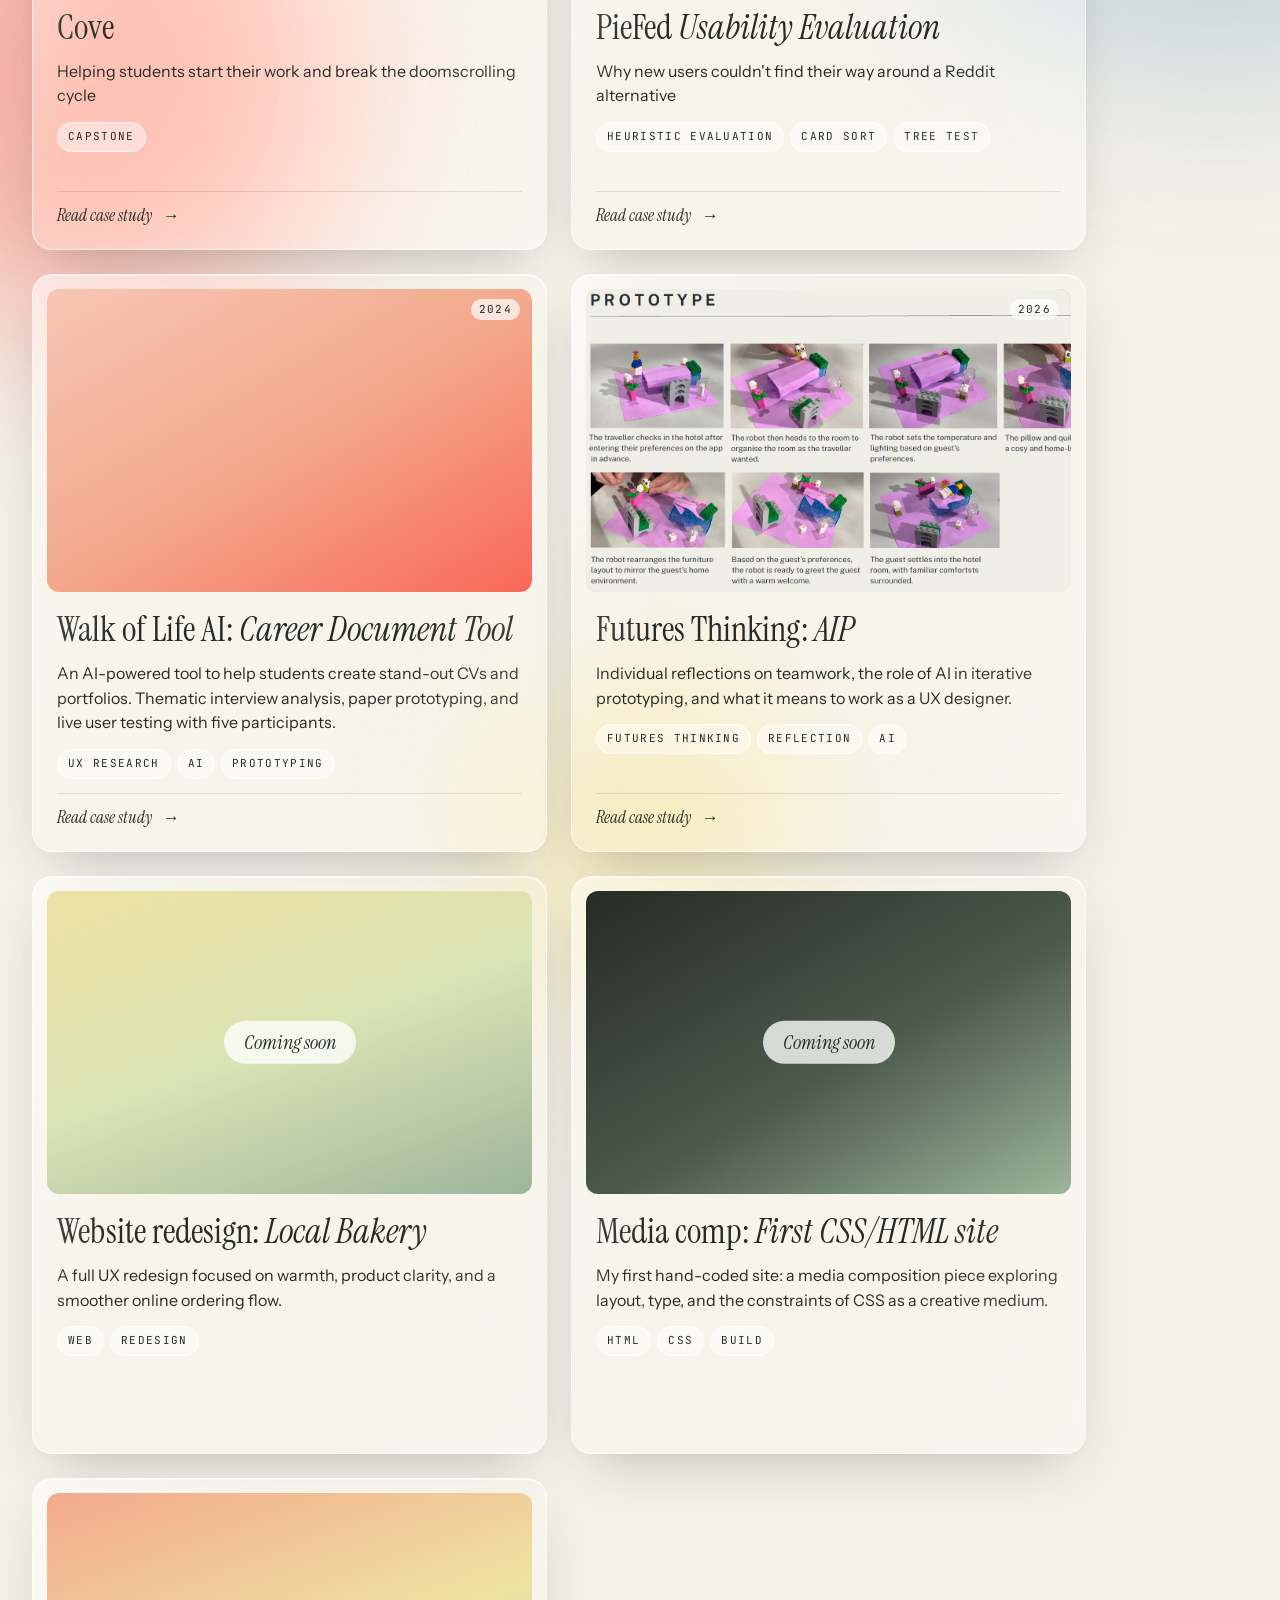
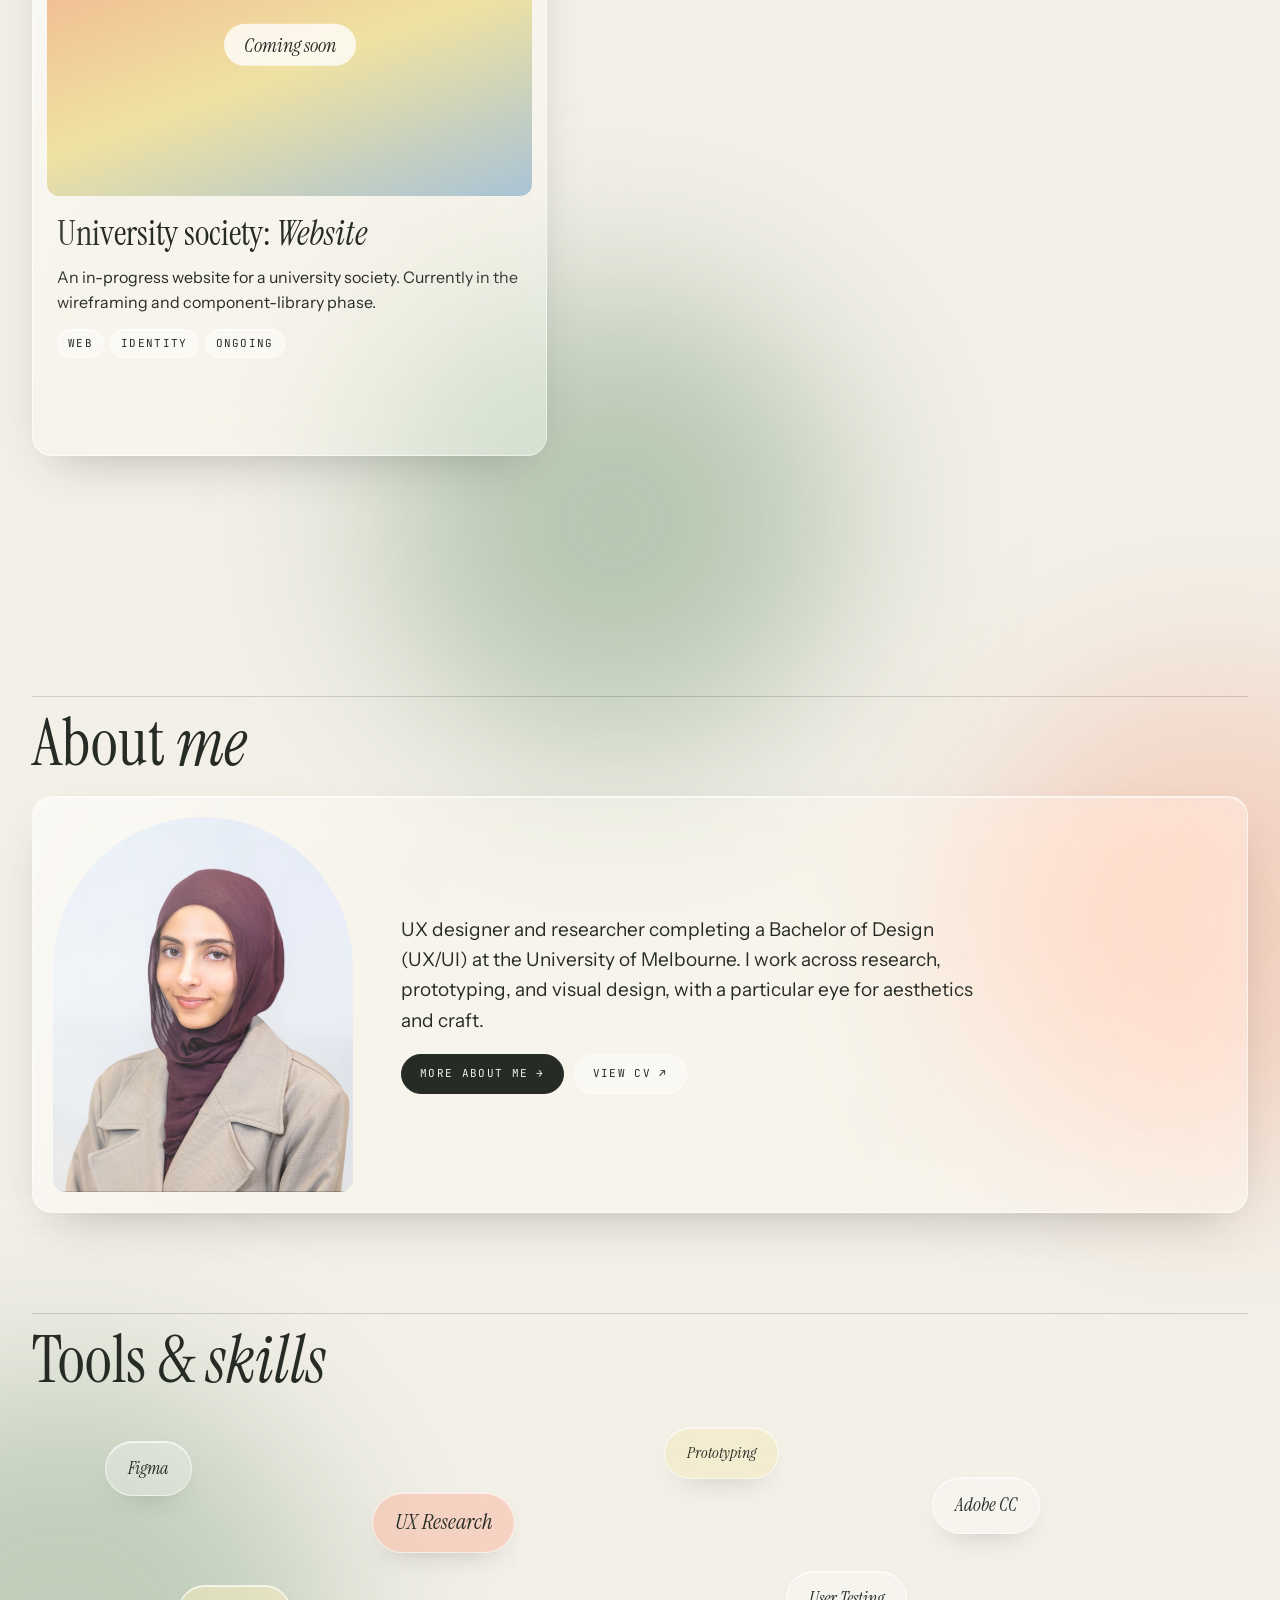
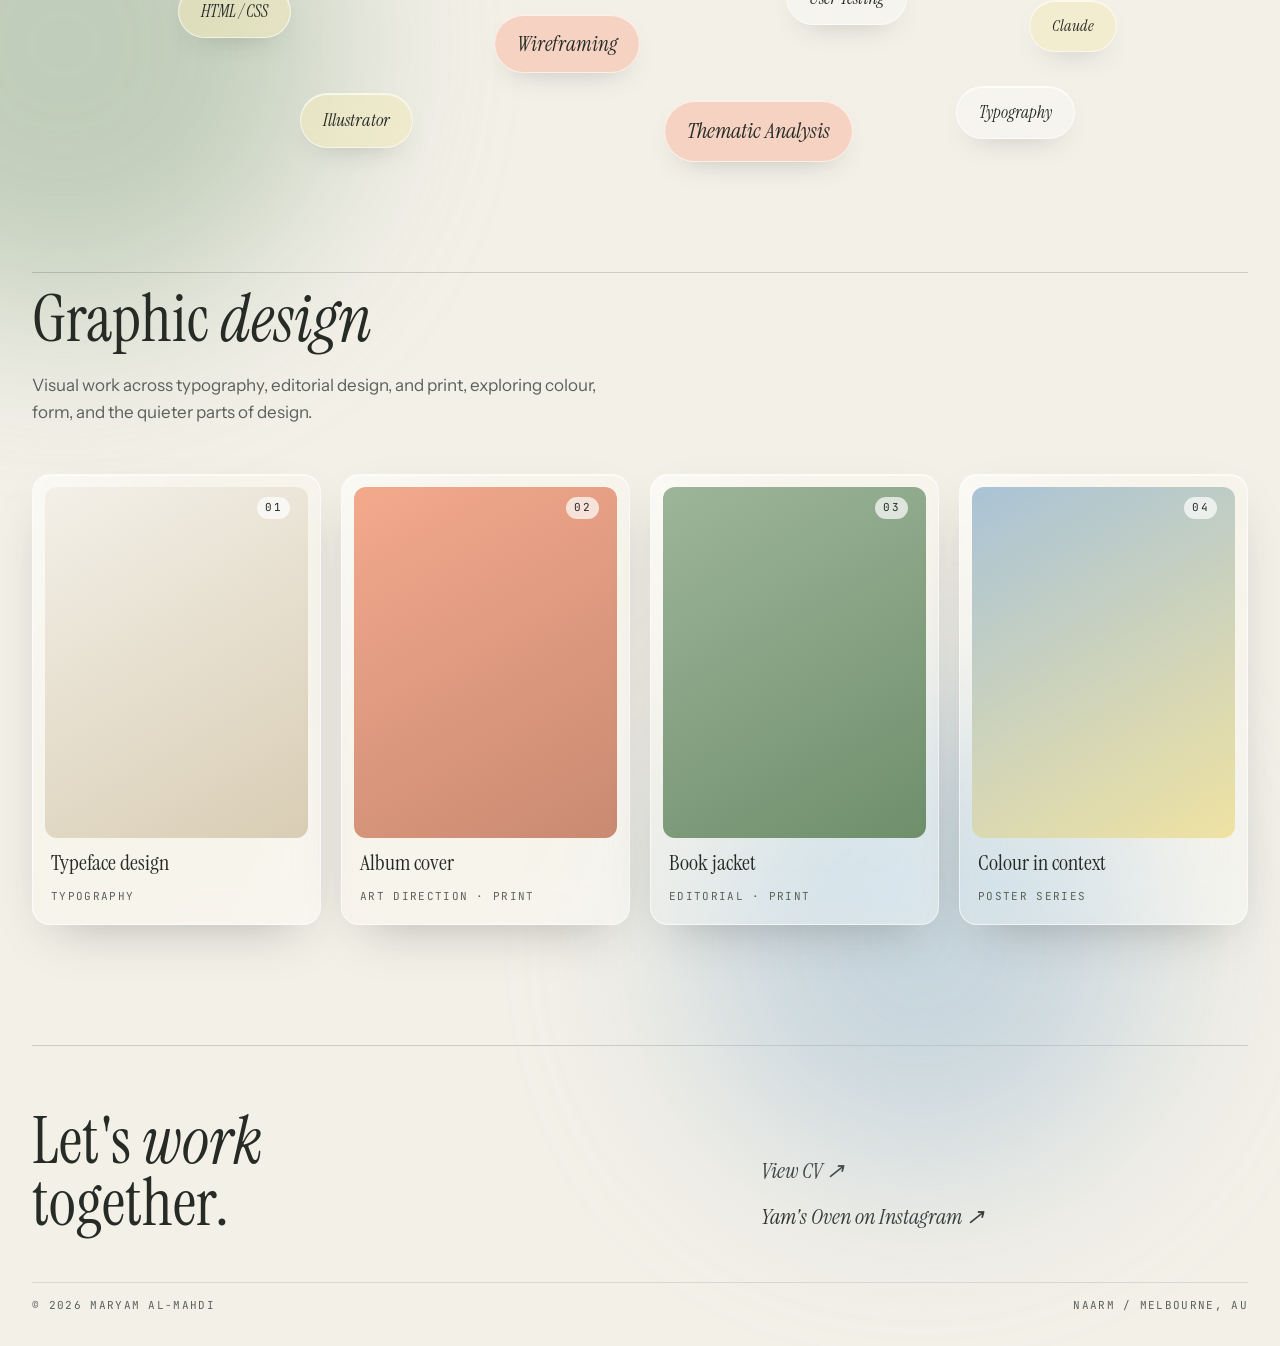
==== commit 1a0813f9: "Merge branch 'main' of https://github.com/yamdajam/maryam-almahdi-ux" ====
--- a/index.html
+++ b/index.html
@@ -47,7 +47,6 @@
       Bachelor of Design (UX/UI)<br>
       University of Melbourne<br>
       Naarm / Melbourne<br>
-      <span class="status-dot" aria-hidden="true"></span>Open to opportunities
     </div>
     <a href="#work" class="meta scroll-cue"><span></span> UX case studies</a>
     <div class="barcode" aria-hidden="true" id="barcode"></div>
--- a/css/styles.css
+++ b/css/styles.css
@@ -237,8 +237,8 @@
   display: flex;
   flex-direction: column;
   gap: 22px;
-  padding: 16px 16px 24px;
-  border-radius: 22px;
+  padding: 14px 14px 20px;
+  border-radius: 20px;
   text-decoration: none;
   color: var(--ink);
   background: var(--glass-bg);
@@ -290,7 +290,7 @@
 .title-wrap { align-self: center; position: relative; padding: 48px 0; }
 .name {
   font-weight: 400;
-  font-size: clamp(64px, 15vw, 230px);
+  font-size: clamp(54.4px, 12.8vw, 195.5px);
   line-height: .82;
   letter-spacing: -.02em;
   color: var(--ink);
@@ -356,7 +356,7 @@
   border-top: 1px solid var(--line);
   padding-top: 14px; margin-bottom: 20px;
 }
-.section-head h2 { font-weight: 400; font-size: clamp(40px, 6vw, 76px); line-height: 1; }
+.section-head h2 { font-weight: 400; font-size: clamp(34px, 5.1vw, 64.6px); line-height: 1; }
 .section-head h2 em { font-style: italic; }
 .section-head .right { display: flex; gap: 22px; align-items: flex-end; }
 .section-intro { max-width: 52ch; font-size: 17px; line-height: 1.6; color: var(--ink-soft); margin-bottom: 48px; }
@@ -367,8 +367,8 @@
   display: grid;
   grid-template-columns: repeat(2, minmax(0, 1fr));
   grid-auto-rows: 1fr; /* every card the same size */
-  gap: 28px;
-  max-width: 1240px;
+  gap: 24px;
+  max-width: 1054px;
 }
 
 /* Thumbnail: images are shown sharp; projects without one get a clean gradient */
@@ -393,7 +393,7 @@
 }
 
 .body { display: flex; flex-direction: column; gap: 14px; padding: 0 10px; flex: 1; }
-.body h3 { font-weight: 400; font-size: clamp(32px, 3.2vw, 44px); line-height: .95; }
+.body h3 { font-weight: 400; font-size: clamp(27.2px, 2.7vw, 37.4px); line-height: .95; }
 .body h3 em { font-style: italic; }
 .body p { font-size: 16px; line-height: 1.55; max-width: 44ch; }
 .chips { display: flex; flex-wrap: wrap; gap: 6px; }
@@ -405,7 +405,7 @@
   color: var(--ink);
 }
 .foot { display: flex; justify-content: space-between; align-items: center; margin-top: auto; padding-top: 10px; border-top: 1px solid var(--foot-line); }
-.view { display: inline-flex; gap: 10px; align-items: center; font-size: 20px; font-style: italic; }
+.view { display: inline-flex; gap: 10px; align-items: center; font-size: 17px; font-style: italic; }
 .view .arrow { transition: transform .4s ease; }
 .glass:hover .view .arrow { transform: translateX(6px); }
 
@@ -417,7 +417,7 @@
   border-radius: 999px;
   background: rgba(255, 255, 255, .78);
   color: #262b26;
-  font-family: var(--serif); font-style: italic; font-size: 24px; line-height: 1.1;
+  font-family: var(--serif); font-style: italic; font-size: 20.4px; line-height: 1.1;
   white-space: nowrap;
 }
 
@@ -482,7 +482,7 @@
 .gd-grid { display: grid; grid-template-columns: repeat(4, minmax(0, 1fr)); gap: 20px; }
 .gd-grid .glass { padding: 12px 12px 18px; gap: 14px; border-radius: 18px; }
 .gd-grid .thumb { aspect-ratio: 3 / 4; }
-.gd-grid h3 { font-weight: 400; font-size: 26px; line-height: 1; padding: 0 6px; }
+.gd-grid h3 { font-weight: 400; font-size: 22.1px; line-height: 1; padding: 0 6px; }
 .gd-grid .meta { padding: 0 6px; }
 
 /* ───────── 7. Footer (partials/footer.html) ───────── */
@@ -498,7 +498,7 @@
   align-items: end;
   padding-bottom: 48px;
 }
-.footer-cta { font-weight: 400; font-size: clamp(44px, 6vw, 84px); line-height: .95; }
+.footer-cta { font-weight: 400; font-size: clamp(37.4px, 5.1vw, 71.4px); line-height: .95; }
 .footer-cta em { font-style: italic; }
 .footer-list { list-style: none; display: flex; flex-direction: column; gap: 10px; }
 .footer-list a {
@@ -577,7 +577,7 @@
 .cs-hero { padding-top: 32px; padding-bottom: 64px; }
 .cs-title {
   font-weight: 400;
-  font-size: clamp(44px, 7vw, 96px);
+  font-size: clamp(37.4px, 6vw, 81.6px);
   line-height: .95;
   letter-spacing: -.02em;
   max-width: 16ch;
@@ -612,8 +612,8 @@
 .cs-content { max-width: 820px; margin: 0 auto; padding: 0 32px; }
 .cs-section { padding: 64px 0; border-bottom: 1px solid var(--line); }
 .cs-section:last-child { border-bottom: none; }
-.cs-h2 { font-weight: 400; font-size: clamp(34px, 4.4vw, 54px); line-height: 1.02; letter-spacing: -.01em; margin-bottom: 28px; max-width: 20ch; }
-.cs-h3 { font-weight: 400; font-style: italic; font-size: 28px; margin: 40px 0 12px; }
+.cs-h2 { font-weight: 400; font-size: clamp(28.9px, 3.7vw, 45.9px); line-height: 1.02; letter-spacing: -.01em; margin-bottom: 28px; max-width: 20ch; }
+.cs-h3 { font-weight: 400; font-style: italic; font-size: 23.8px; margin: 40px 0 12px; }
 
 .cs-prose { font-size: 17px; line-height: 1.75; max-width: 66ch; }
 .cs-prose p { margin-bottom: 1.1em; }
@@ -633,24 +633,24 @@
 
 .theme-grid { display: grid; grid-template-columns: repeat(3, minmax(0, 1fr)); gap: 14px; margin: 24px 0 8px; }
 .theme-card { padding: 20px; }
-.theme-card-title { font-weight: 400; font-size: 24px; line-height: 1.05; margin-bottom: 6px; }
+.theme-card-title { font-weight: 400; font-size: 20.4px; line-height: 1.05; margin-bottom: 6px; }
 .theme-card-desc { font-size: 15px; line-height: 1.55; color: var(--ink-soft); }
 
 .process { margin: 24px 0; }
 .process-step { display: grid; grid-template-columns: 60px 1fr; gap: 20px; padding: 22px 0; border-top: 1px solid var(--line); }
 .process-step:last-child { border-bottom: 1px solid var(--line); }
 .process-num { font-family: var(--mono); font-size: 13px; padding-top: 6px; }
-.process-step h4 { font-weight: 400; font-size: 26px; margin-bottom: 4px; }
+.process-step h4 { font-weight: 400; font-size: 22.1px; margin-bottom: 4px; }
 .process-step p { font-size: 16px; line-height: 1.65; color: var(--ink-soft); }
 
 .feature-list { margin: 24px 0; display: grid; gap: 14px; }
 .feature { padding: 22px 26px; }
-.feature h4 { font-weight: 400; font-size: 28px; margin-bottom: 6px; }
+.feature h4 { font-weight: 400; font-size: 23.8px; margin-bottom: 6px; }
 .feature p { font-size: 16px; line-height: 1.65; color: var(--ink-soft); }
 
 .metrics-row { display: grid; grid-template-columns: repeat(3, minmax(0, 1fr)); gap: 14px; margin: 32px 0; }
 .metric { padding: 28px 20px; text-align: center; }
-.metric-num { display: block; font-size: 64px; line-height: 1; margin-bottom: 8px; }
+.metric-num { display: block; font-size: 54.4px; line-height: 1; margin-bottom: 8px; }
 .metric-num .small { font-size: .45em; color: var(--ink-soft); }
 .metric-label { font-family: var(--mono); font-size: 11px; letter-spacing: .12em; text-transform: uppercase; color: var(--ink-soft); }
 
@@ -664,7 +664,7 @@
 .contrib-slide { display: none; flex-direction: column; }
 .contrib-slide.active { display: flex; }
 .contrib-text { padding: 28px 28px 20px; }
-.contrib-title { font-weight: 400; font-size: 28px; line-height: 1.1; margin-bottom: 10px; }
+.contrib-title { font-weight: 400; font-size: 23.8px; line-height: 1.1; margin-bottom: 10px; }
 .contrib-title span { font-style: italic; color: var(--ink-soft); margin-left: 6px; }
 .contrib-text p { font-size: 16px; line-height: 1.65; }
 .contrib-text em { font-style: italic; }
@@ -686,7 +686,7 @@
 /* Where AI helped / didn't */
 .ai-balance { display: grid; grid-template-columns: repeat(2, minmax(0, 1fr)); gap: 14px; margin: 32px 0; }
 .ai-col { padding: 24px; }
-.ai-col-title { font-weight: 400; font-style: italic; font-size: 26px; line-height: 1.1; margin-bottom: 10px; }
+.ai-col-title { font-weight: 400; font-style: italic; font-size: 22.1px; line-height: 1.1; margin-bottom: 10px; }
 .ai-col p { font-size: 16px; line-height: 1.6; }
 .ai-col ul { list-style: none; margin-top: 12px; }
 .ai-col li { position: relative; padding: 6px 0 6px 18px; font-size: 15px; line-height: 1.6; color: var(--ink-soft); }
@@ -705,14 +705,14 @@
 
 .ai-declaration { max-width: 820px; margin: 64px auto 0; padding: 0 32px; }
 .ai-declaration-inner { padding: 24px 28px; }
-.ai-declaration h4 { font-weight: 400; font-style: italic; font-size: 22px; margin-bottom: 8px; }
+.ai-declaration h4 { font-weight: 400; font-style: italic; font-size: 18.7px; margin-bottom: 8px; }
 .ai-declaration p { font-size: 15px; line-height: 1.65; color: var(--ink-soft); }
 
 .meadow-end { padding: 0 32px 72px; }
 .next-project { max-width: 1100px; margin: 96px auto 0; padding: 0 32px 96px; text-align: center; }
 .next-link {
   display: inline-flex; gap: 16px; align-items: baseline;
-  font-size: clamp(36px, 5vw, 64px); line-height: 1;
+  font-size: clamp(30.6px, 4.2vw, 54.4px); line-height: 1;
   color: var(--ink); text-decoration: none;
   transition: gap .3s ease;
 }
@@ -881,7 +881,7 @@
   gap: 64px;
   align-items: center;
 }
-.about-title { font-weight: 400; font-size: clamp(52px, 8vw, 112px); line-height: .92; letter-spacing: -.02em; margin: 0 0 28px; }
+.about-title { font-weight: 400; font-size: clamp(44.2px, 6.8vw, 95.2px); line-height: .92; letter-spacing: -.02em; margin: 0 0 28px; }
 .about-body p { font-size: 18px; line-height: 1.65; max-width: 46ch; }
 .about-body p + p { margin-top: 14px; }
 .about-photo { position: relative; justify-self: center; width: min(100%, 420px); }
@@ -899,14 +899,14 @@
 .fact-value em { display: block; color: var(--ink-soft); font-size: .85em; }
 
 .story { max-width: 820px; margin: 0 auto; padding: 72px 32px; }
-.story h2 { font-weight: 400; font-size: clamp(36px, 4.6vw, 58px); line-height: 1.02; margin: 0 0 32px; }
+.story h2 { font-weight: 400; font-size: clamp(30.6px, 3.9vw, 49.3px); line-height: 1.02; margin: 0 0 32px; }
 .story-body { font-size: 17px; line-height: 1.75; max-width: 66ch; }
 .story-body p { margin-bottom: 1.1em; }
 .story-body p:first-of-type::first-letter { font-family: var(--serif); float: left; font-size: 4.2em; line-height: .8; padding: 6px 10px 0 0; }
 
 .yams { max-width: 1240px; margin: 0 auto; padding: 72px 32px; }
 .yams-inner { display: grid; grid-template-columns: 1fr 1fr; gap: 64px; align-items: center; }
-.yams-title { font-weight: 400; font-size: clamp(44px, 6vw, 80px); line-height: .95; margin: 0 0 18px; }
+.yams-title { font-weight: 400; font-size: clamp(37.4px, 5.1vw, 68px); line-height: .95; margin: 0 0 18px; }
 .yams-tagline { font-size: 19px; color: var(--ink-soft); margin-bottom: 20px; }
 .yams-desc { font-size: 16px; line-height: 1.65; max-width: 46ch; margin-bottom: 14px; }
 .yams-text .pill { margin-top: 12px; }
@@ -979,7 +979,7 @@
   .cs-prose, .story-body { font-size: 16.5px; }
   .ai-balance { grid-template-columns: 1fr; }
   .reflection { padding: 40px 22px; border-radius: 18px; }
-  .metric-num { font-size: 48px; }
+  .metric-num { font-size: 40.8px; }
   .about-hero, .story, .yams { padding-left: 16px; padding-right: 16px; }
   .facts { margin-left: 16px; margin-right: 16px; }
 }
@@ -987,7 +987,7 @@
 @media (max-width: 500px) {
   .cs-meta, .facts, .theme-grid, .metrics-row { grid-template-columns: 1fr; }
   .gd-grid { grid-template-columns: 1fr 1fr; gap: 14px; }
-  .gd-grid h3 { font-size: 22px; }
+  .gd-grid h3 { font-size: 18.7px; }
 }
 
 @media (prefers-reduced-motion: reduce) {
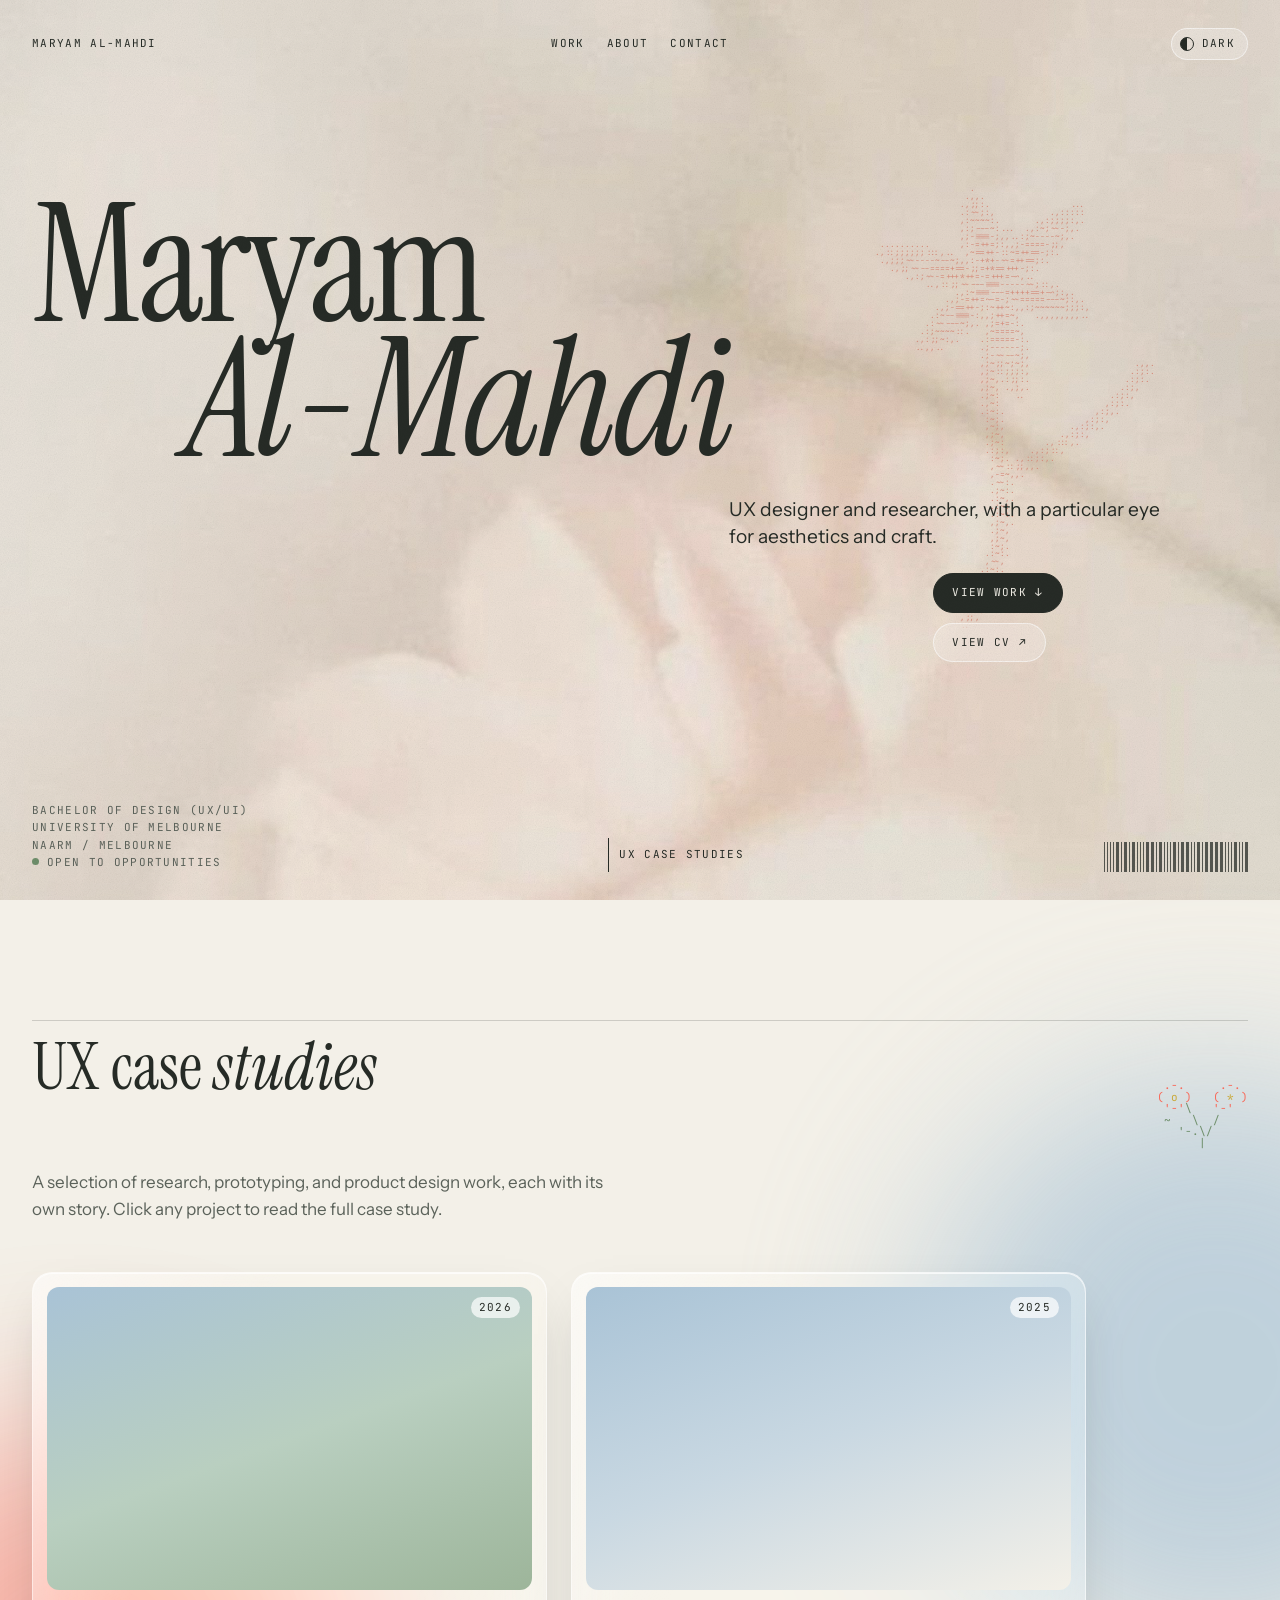
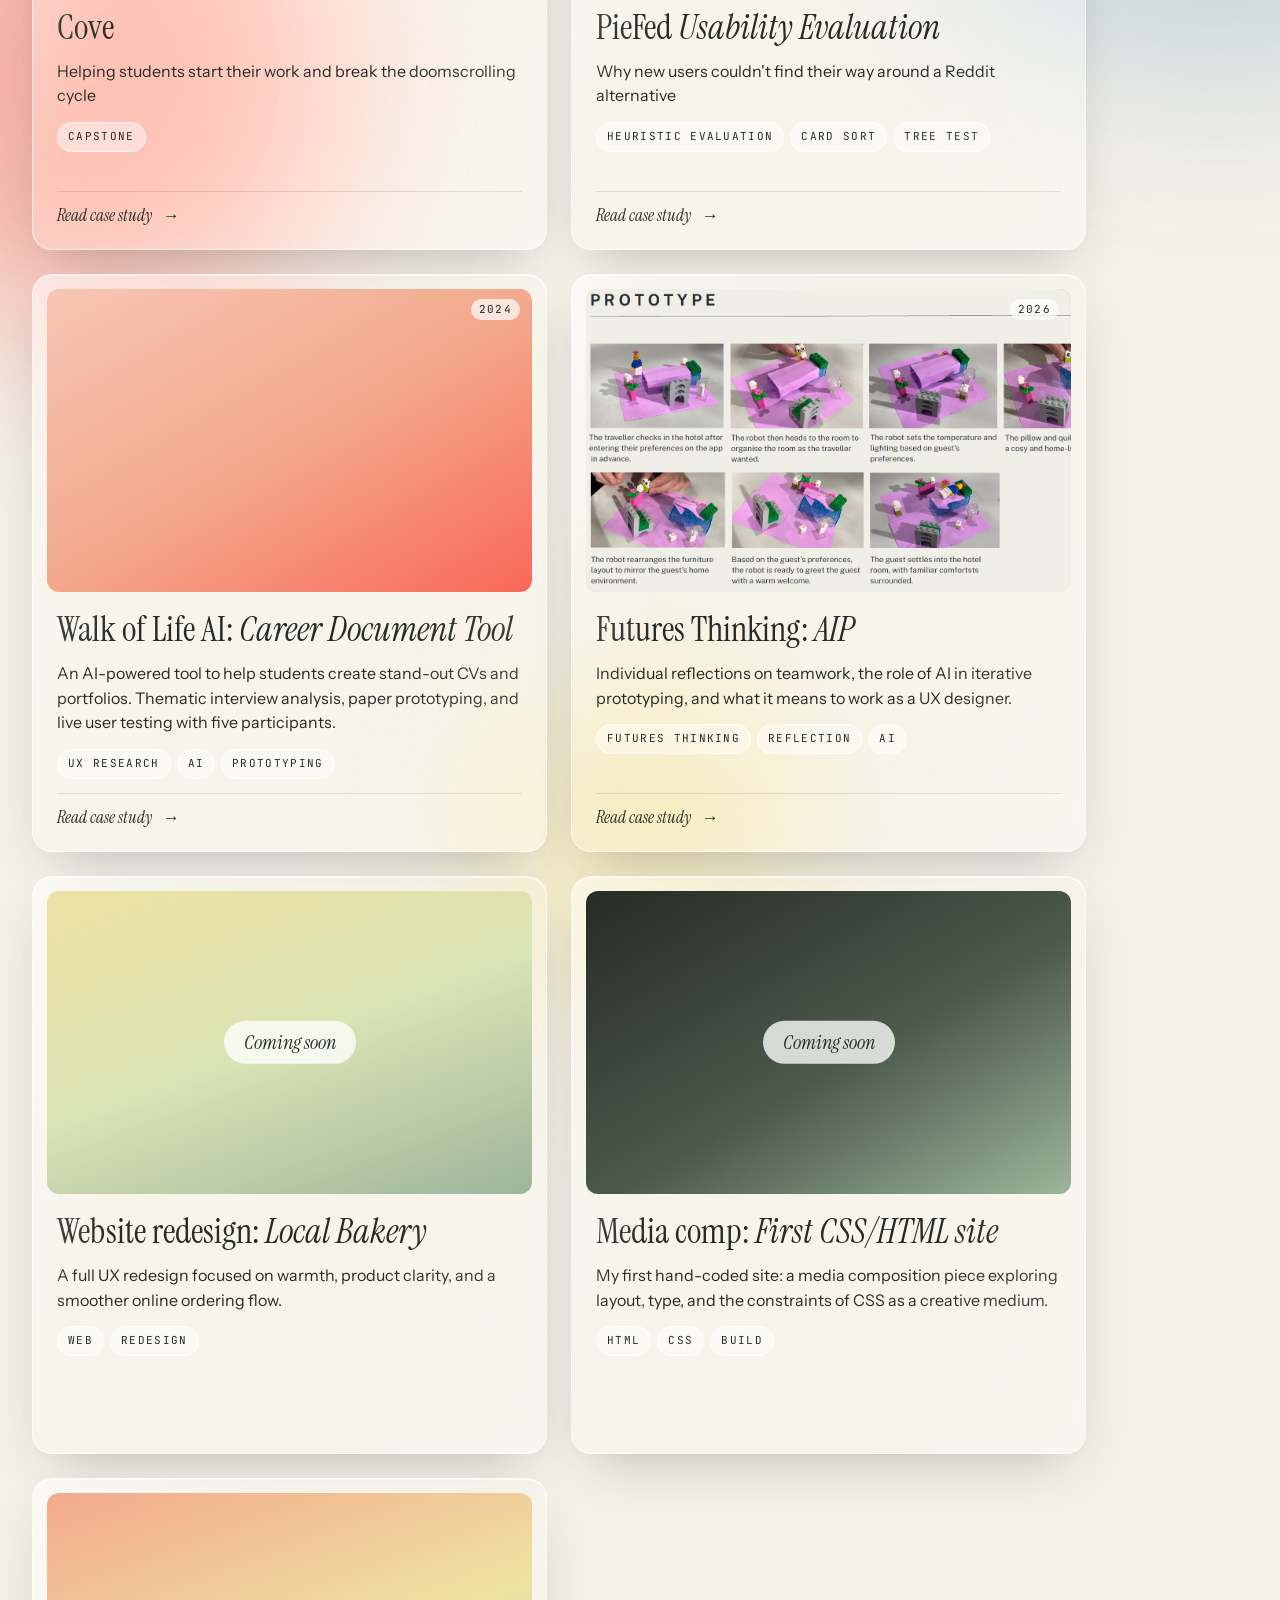
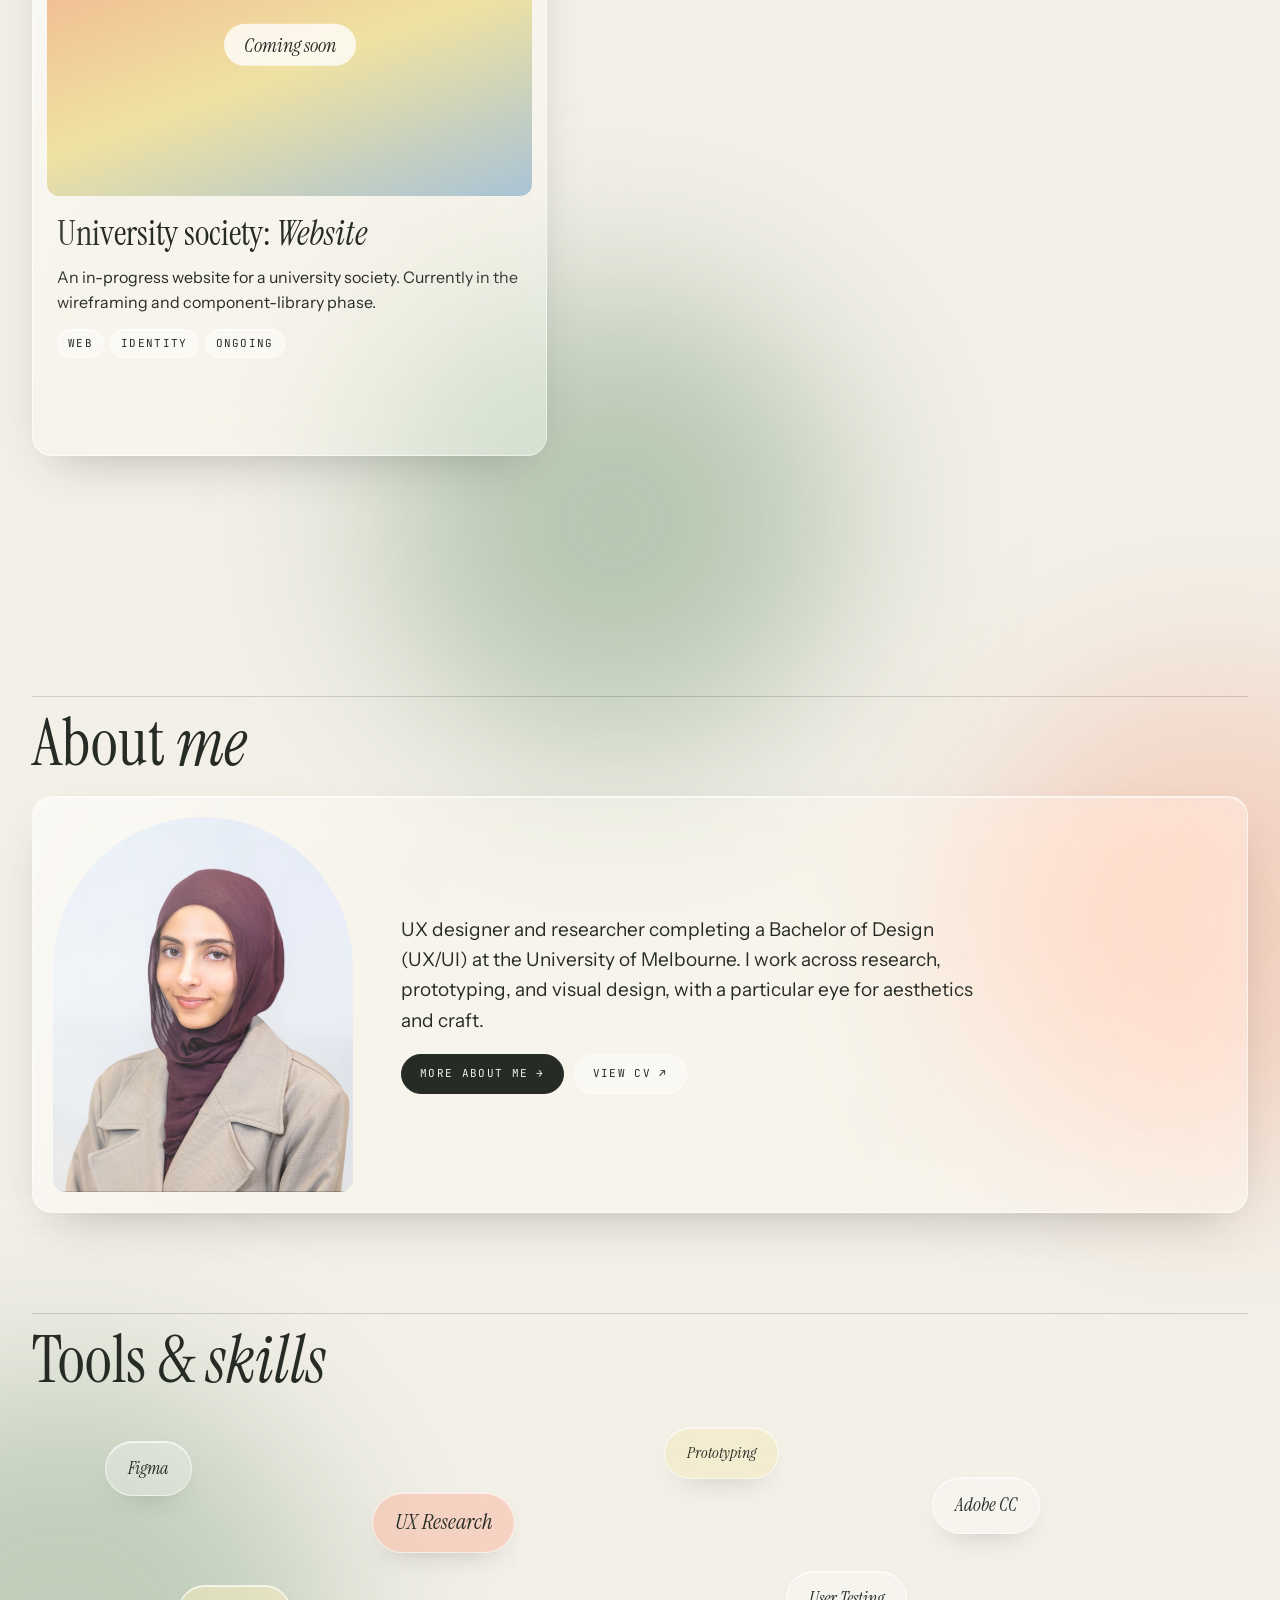
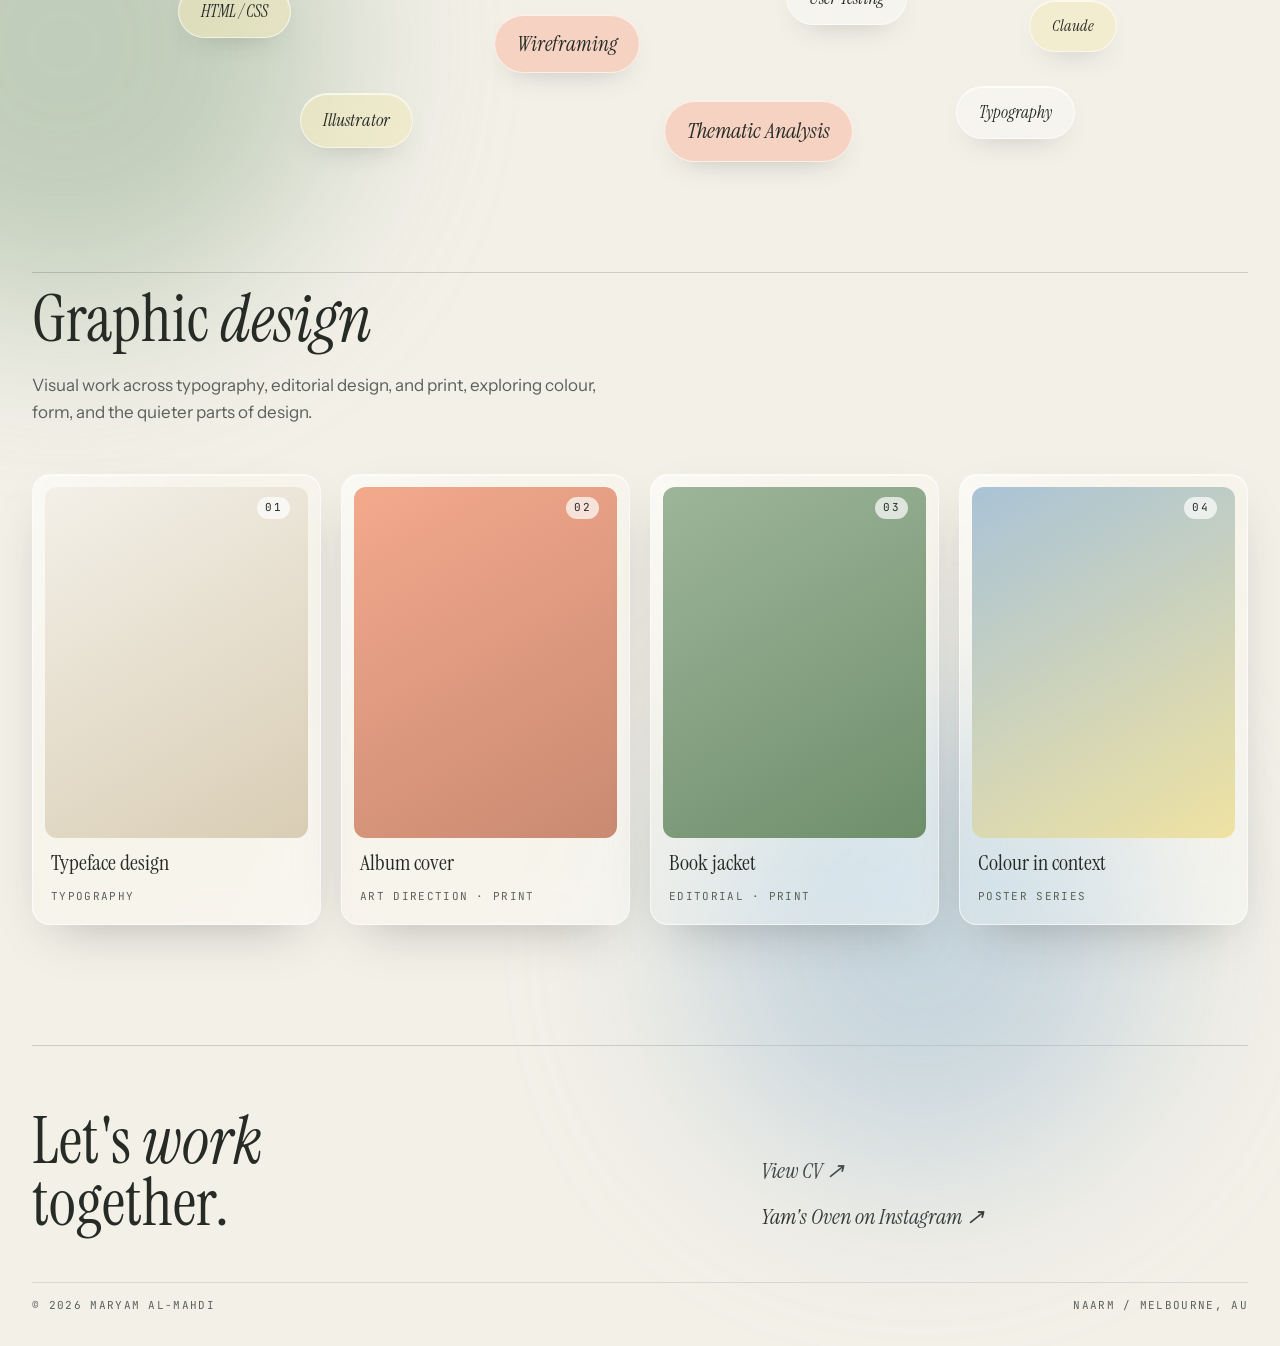
==== commit 624be4a7: "Use floral photos as hero background, themed for light and dark Add light (blush rose) and dark (blu" ====
--- a/index.html
+++ b/index.html
@@ -25,7 +25,7 @@
 
 <!-- ═════════════════ HERO ═════════════════ -->
 <section class="hero">
-  <div class="glow a"></div><div class="glow b"></div><div class="glow c"></div><div class="glow d"></div>
+  <div class="hero-bg" aria-hidden="true"></div>
 
   <div data-include="nav"></div>
 
@@ -47,6 +47,7 @@
       Bachelor of Design (UX/UI)<br>
       University of Melbourne<br>
       Naarm / Melbourne<br>
+      <span class="status-dot" aria-hidden="true"></span>Open to opportunities
     </div>
     <a href="#work" class="meta scroll-cue"><span></span> UX case studies</a>
     <div class="barcode" aria-hidden="true" id="barcode"></div>
--- a/css/styles.css
+++ b/css/styles.css
@@ -27,6 +27,10 @@
   --grain-blend: multiply;
   --ascii-color: #fffdf2;
   --ascii-glow: rgba(255, 253, 242, .55);
+  --hero-img: url("../images/hero/hero-light.jpg");
+  --hero-veil: linear-gradient(90deg, rgba(243, 240, 232, .55), rgba(243, 240, 232, .15) 60%, rgba(243, 240, 232, 0));
+  --hero-ascii: #d98f7d;
+  --hero-ascii-glow: rgba(249, 104, 88, .25);
   --glass-bg: rgba(255, 255, 255, .26);
   --glass-bg-hover: rgba(255, 255, 255, .34);
   --glass-border: rgba(255, 255, 255, .6);
@@ -57,7 +61,11 @@
     --grain-blend: overlay;
     --ascii-color: #f6f0d8;
     --ascii-glow: rgba(246, 240, 216, .35);
-    --glass-bg: rgba(28, 33, 29, .38);
+    --hero-img: url("../images/hero/hero-dark.jpg");
+    --hero-veil: linear-gradient(0deg, rgba(14, 18, 40, .7), rgba(14, 18, 40, 0) 38%), linear-gradient(90deg, rgba(14, 18, 40, .4), rgba(14, 18, 40, 0) 60%);
+    --hero-ascii: #f6f0d8;
+    --hero-ascii-glow: rgba(246, 240, 216, .35);
+      --glass-bg: rgba(28, 33, 29, .38);
     --glass-bg-hover: rgba(34, 40, 35, .5);
     --glass-border: rgba(255, 255, 255, .12);
     --glass-hi: rgba(255, 255, 255, .14);
@@ -82,6 +90,10 @@
   --grain-blend: overlay;
   --ascii-color: #f6f0d8;
   --ascii-glow: rgba(246, 240, 216, .35);
+  --hero-img: url("../images/hero/hero-dark.jpg");
+  --hero-veil: linear-gradient(0deg, rgba(14, 18, 40, .7), rgba(14, 18, 40, 0) 38%), linear-gradient(90deg, rgba(14, 18, 40, .4), rgba(14, 18, 40, 0) 60%);
+  --hero-ascii: #f6f0d8;
+  --hero-ascii-glow: rgba(246, 240, 216, .35);
   --glass-bg: rgba(28, 33, 29, .38);
   --glass-bg-hover: rgba(34, 40, 35, .5);
   --glass-border: rgba(255, 255, 255, .12);
@@ -200,7 +212,7 @@
 }
 :root[data-theme="dark"] .theme-toggle .dot { transform: rotate(180deg); }
 
-/* ───────── 4. Glows (homepage only) ───────── */
+/* ───────── 4. Glows (homepage work + about sections) ───────── */
 /* Diffuse light: big blurred colour fields drifting slowly */
 .glow {
   position: absolute; border-radius: 50%;
@@ -210,10 +222,6 @@
   will-change: transform;
   pointer-events: none;
 }
-.hero .glow.a { width: 52vmax; height: 52vmax; background: var(--sage);       top: -18vmax; left: -12vmax; animation: drift 26s ease-in-out infinite alternate; }
-.hero .glow.b { width: 44vmax; height: 44vmax; background: var(--dusty-blue); top: 10vmax;  right: -16vmax; animation: drift 32s ease-in-out infinite alternate-reverse; }
-.hero .glow.c { width: 34vmax; height: 34vmax; background: var(--butter);     bottom: -14vmax; left: 22vw; animation: drift 22s ease-in-out infinite alternate; }
-.hero .glow.d { width: 20vmax; height: 20vmax; background: var(--peach);      bottom: 4vmax; right: 18vw; opacity: calc(var(--glow-opacity) * .7); animation: drift 28s ease-in-out infinite alternate-reverse; }
 
 .work .glow { filter: blur(90px); opacity: calc(var(--glow-opacity) * .82); }
 .work .glow.e { width: 40vmax; height: 40vmax; background: var(--coral);      top: 18%; left: -14vmax; opacity: calc(var(--glow-opacity) * .53); animation: drift 30s ease-in-out infinite alternate; }
@@ -286,6 +294,13 @@
   overflow-x: clip;
 }
 
+/* Photo background: swaps with the theme, veil keeps the ink legible */
+.hero-bg {
+  position: absolute; inset: 0; z-index: -2;
+  background: var(--hero-img) center / cover no-repeat;
+}
+.hero-bg::after { content: ""; position: absolute; inset: 0; background: var(--hero-veil); }
+
 /* Name */
 .title-wrap { align-self: center; position: relative; padding: 48px 0; }
 .name {
@@ -315,15 +330,15 @@
 /* ASCII lily: generated from a soft drawing, sits behind the name */
 #ascii {
   position: absolute;
-  right: 3vw; top: 50%;
+  right: 3vw; top: 42%;
   transform: translateY(-52%);
   z-index: -1;
   font-family: var(--mono);
   font-size: clamp(5px, .62vw, 9px);
   line-height: 1;
   letter-spacing: 0;
-  color: var(--ascii-color);
-  text-shadow: 0 0 6px var(--ascii-glow);
+  color: var(--hero-ascii);
+  text-shadow: 0 0 6px var(--hero-ascii-glow);
   white-space: pre;
   user-select: none;
 }
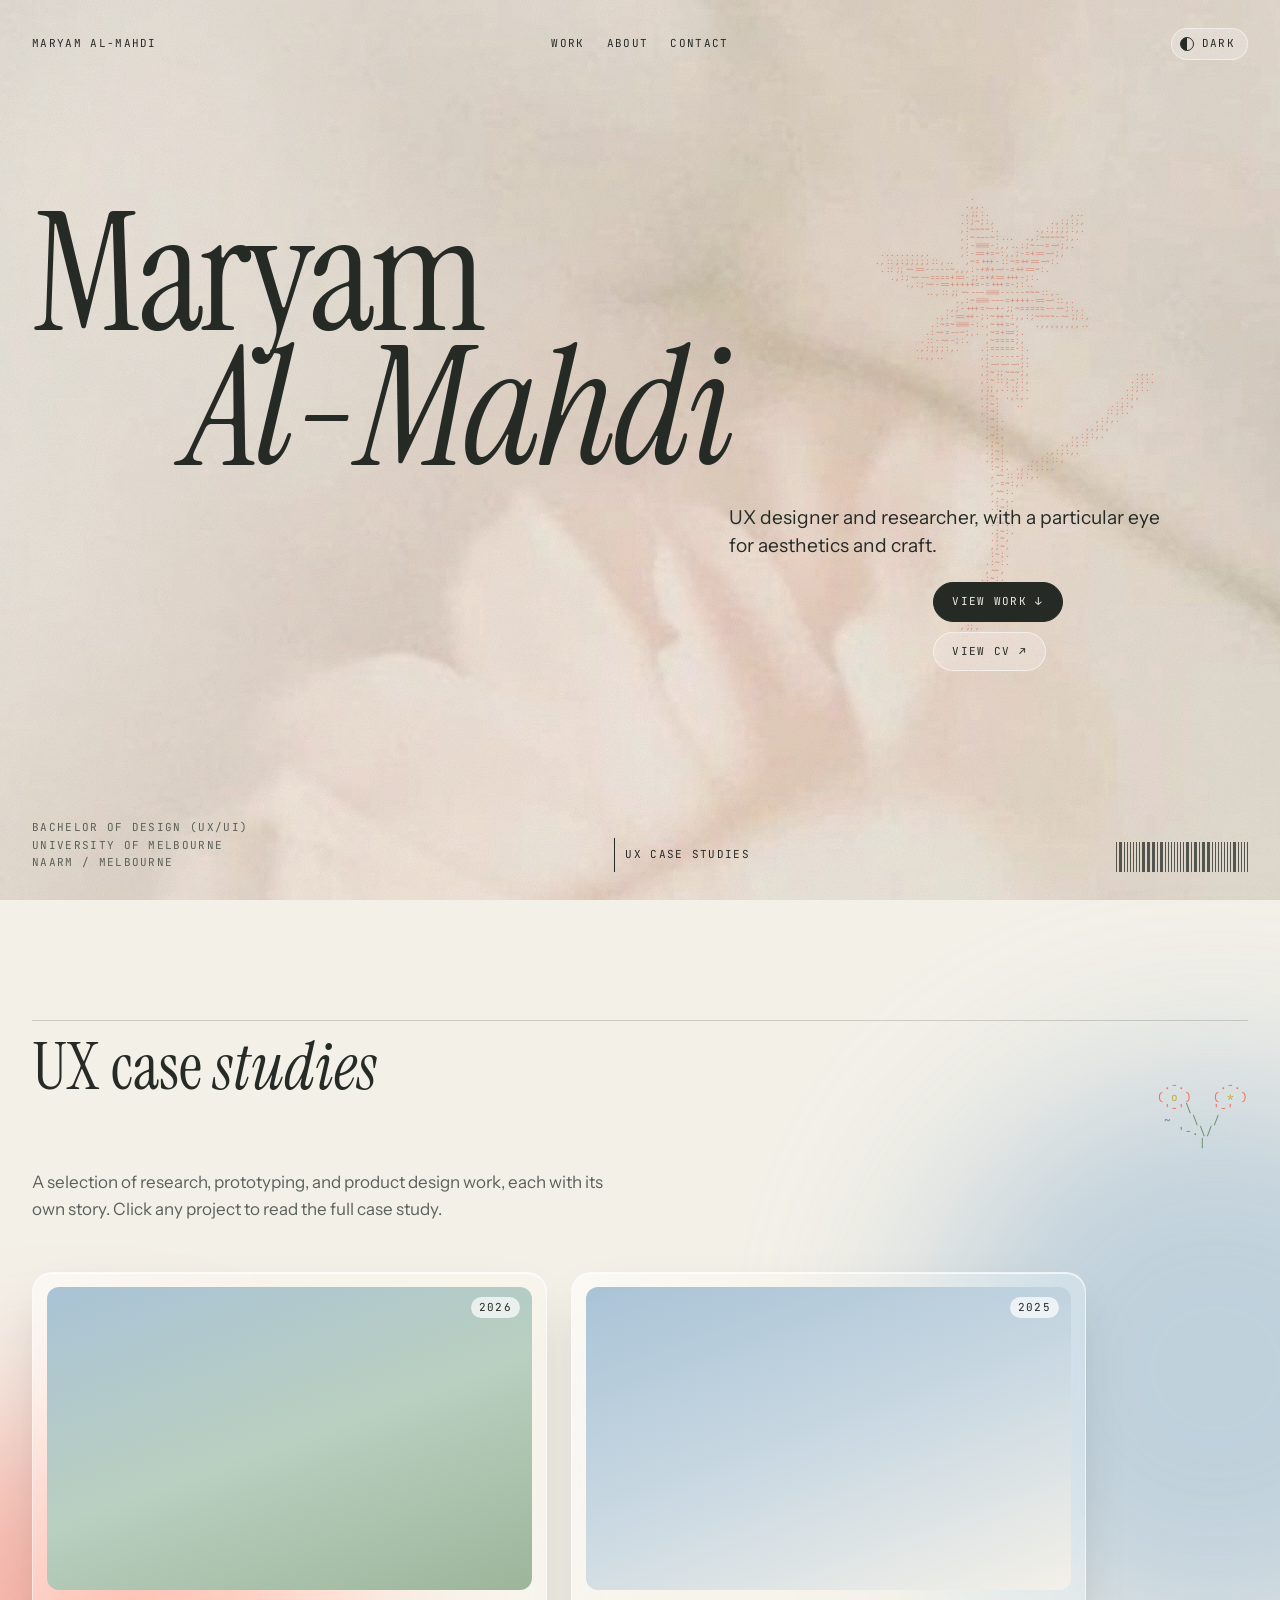
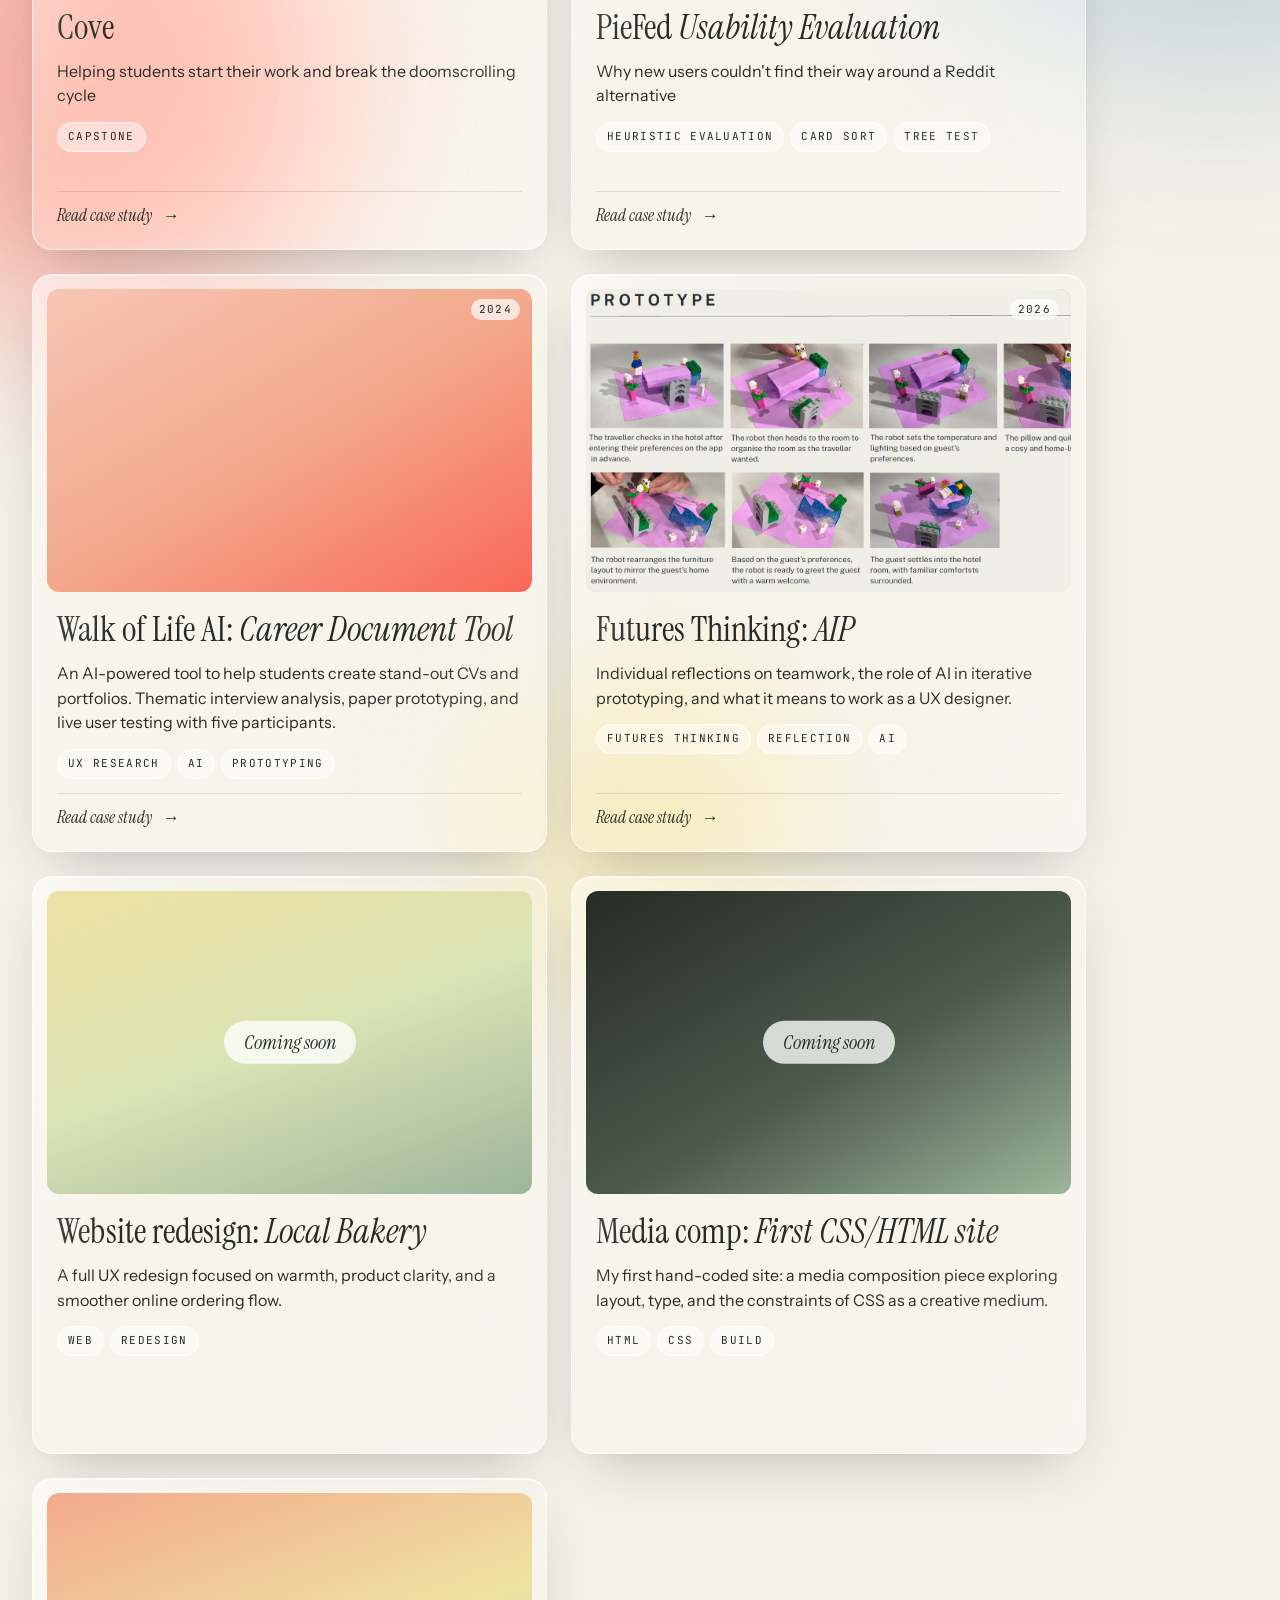
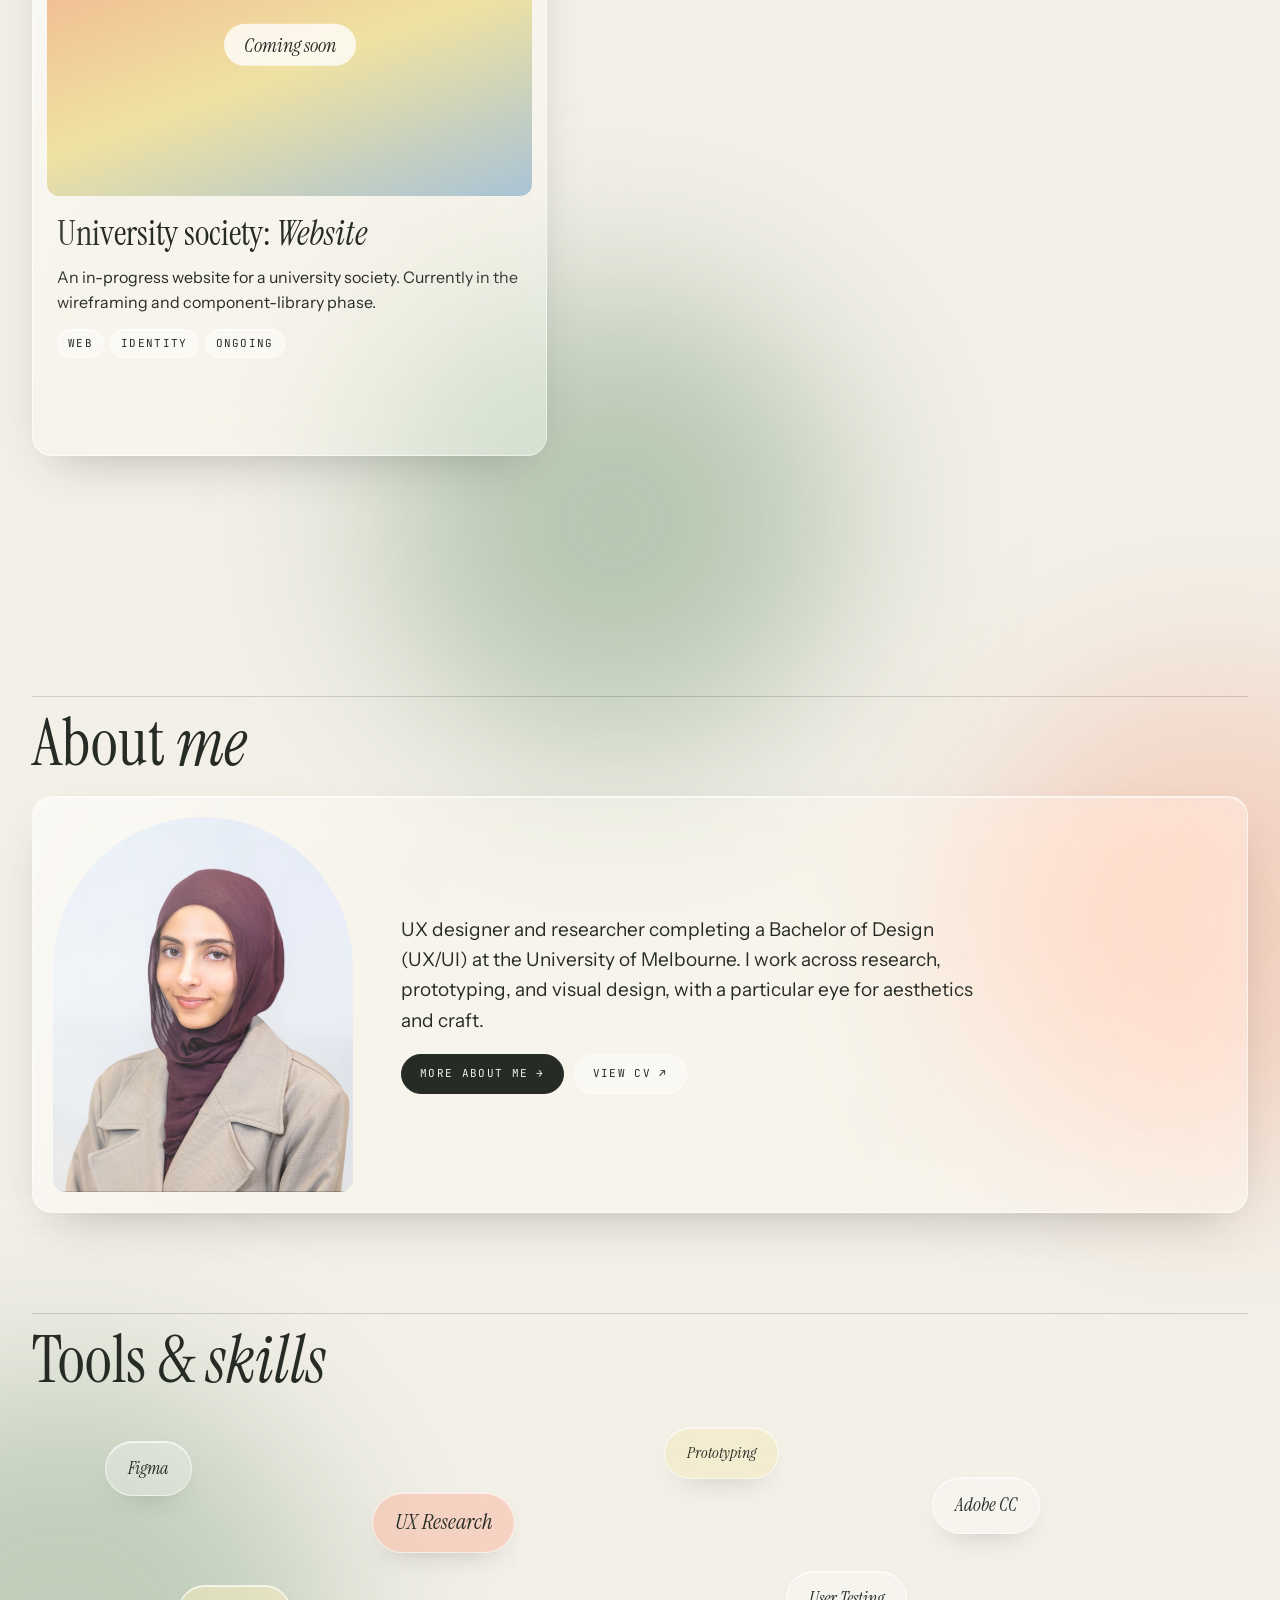
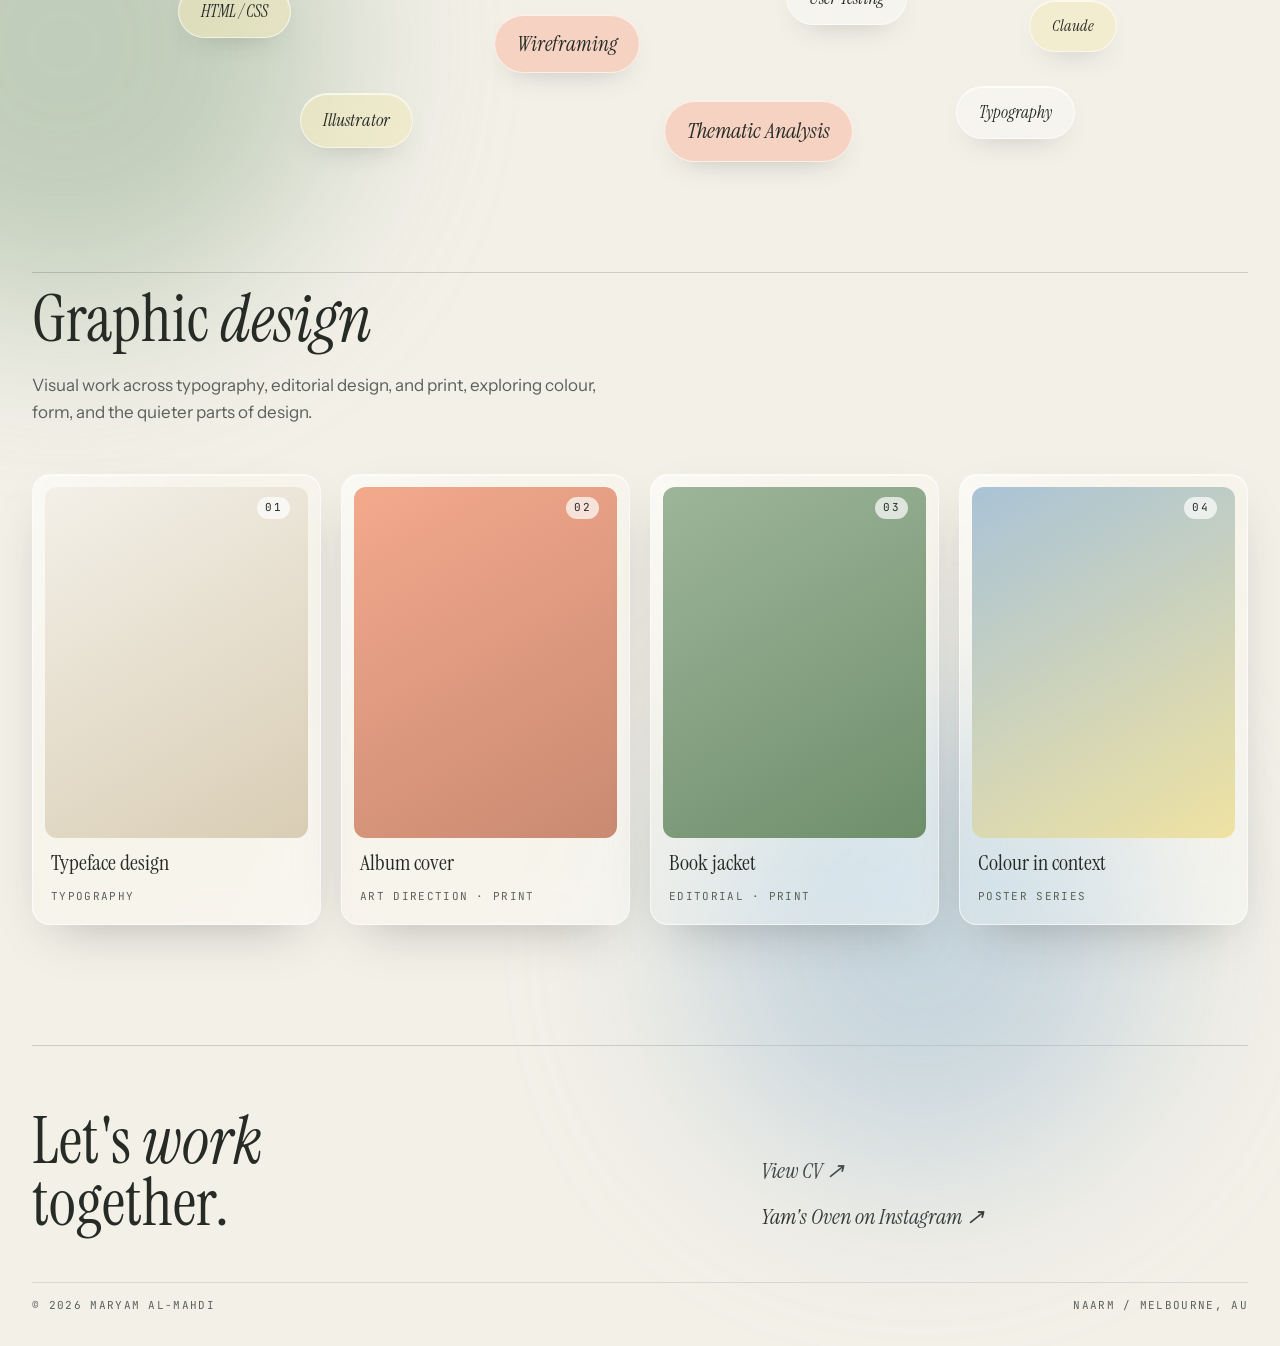
==== commit 81736b15: "Merge pull request #21 from yamdajam/claude/pensive-davinci-nx91r4 Use floral photos as hero backgro" ====
--- a/index.html
+++ b/index.html
@@ -47,7 +47,6 @@
       Bachelor of Design (UX/UI)<br>
       University of Melbourne<br>
       Naarm / Melbourne<br>
-      <span class="status-dot" aria-hidden="true"></span>Open to opportunities
     </div>
     <a href="#work" class="meta scroll-cue"><span></span> UX case studies</a>
     <div class="barcode" aria-hidden="true" id="barcode"></div>
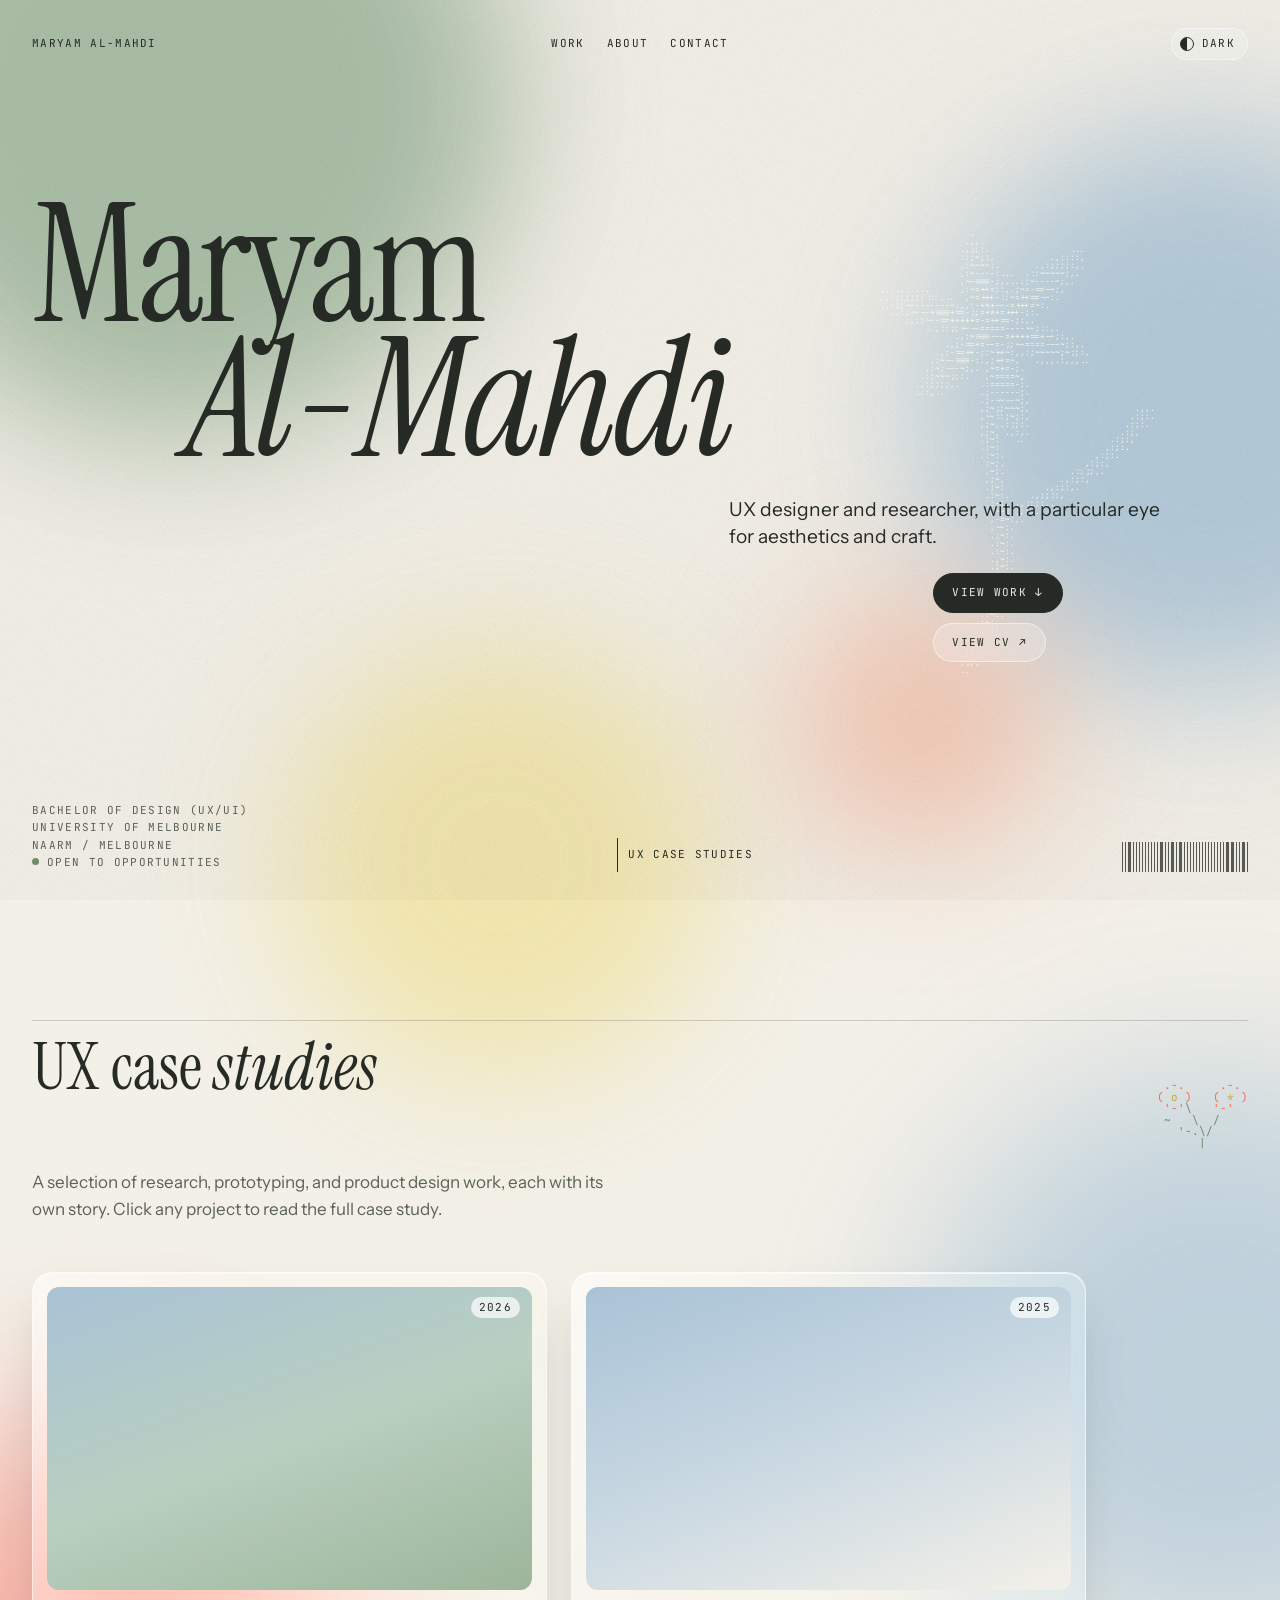
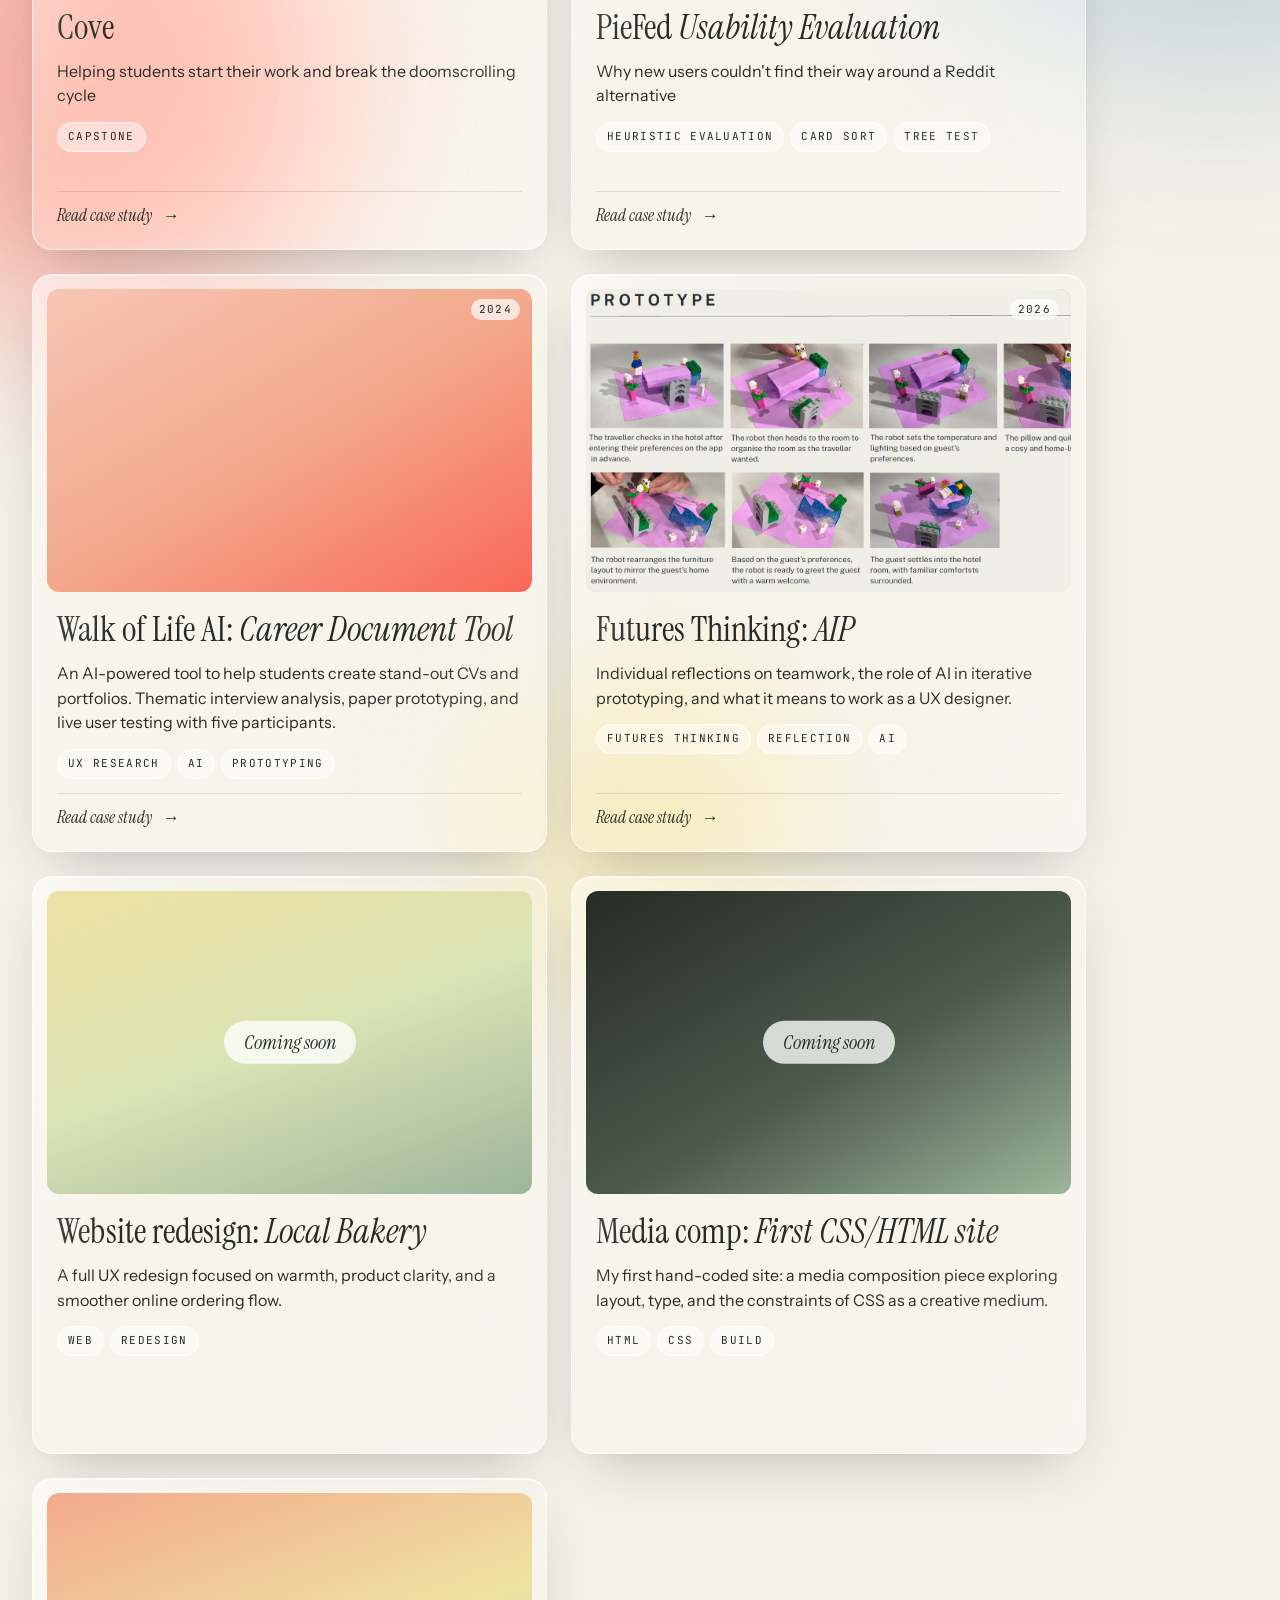
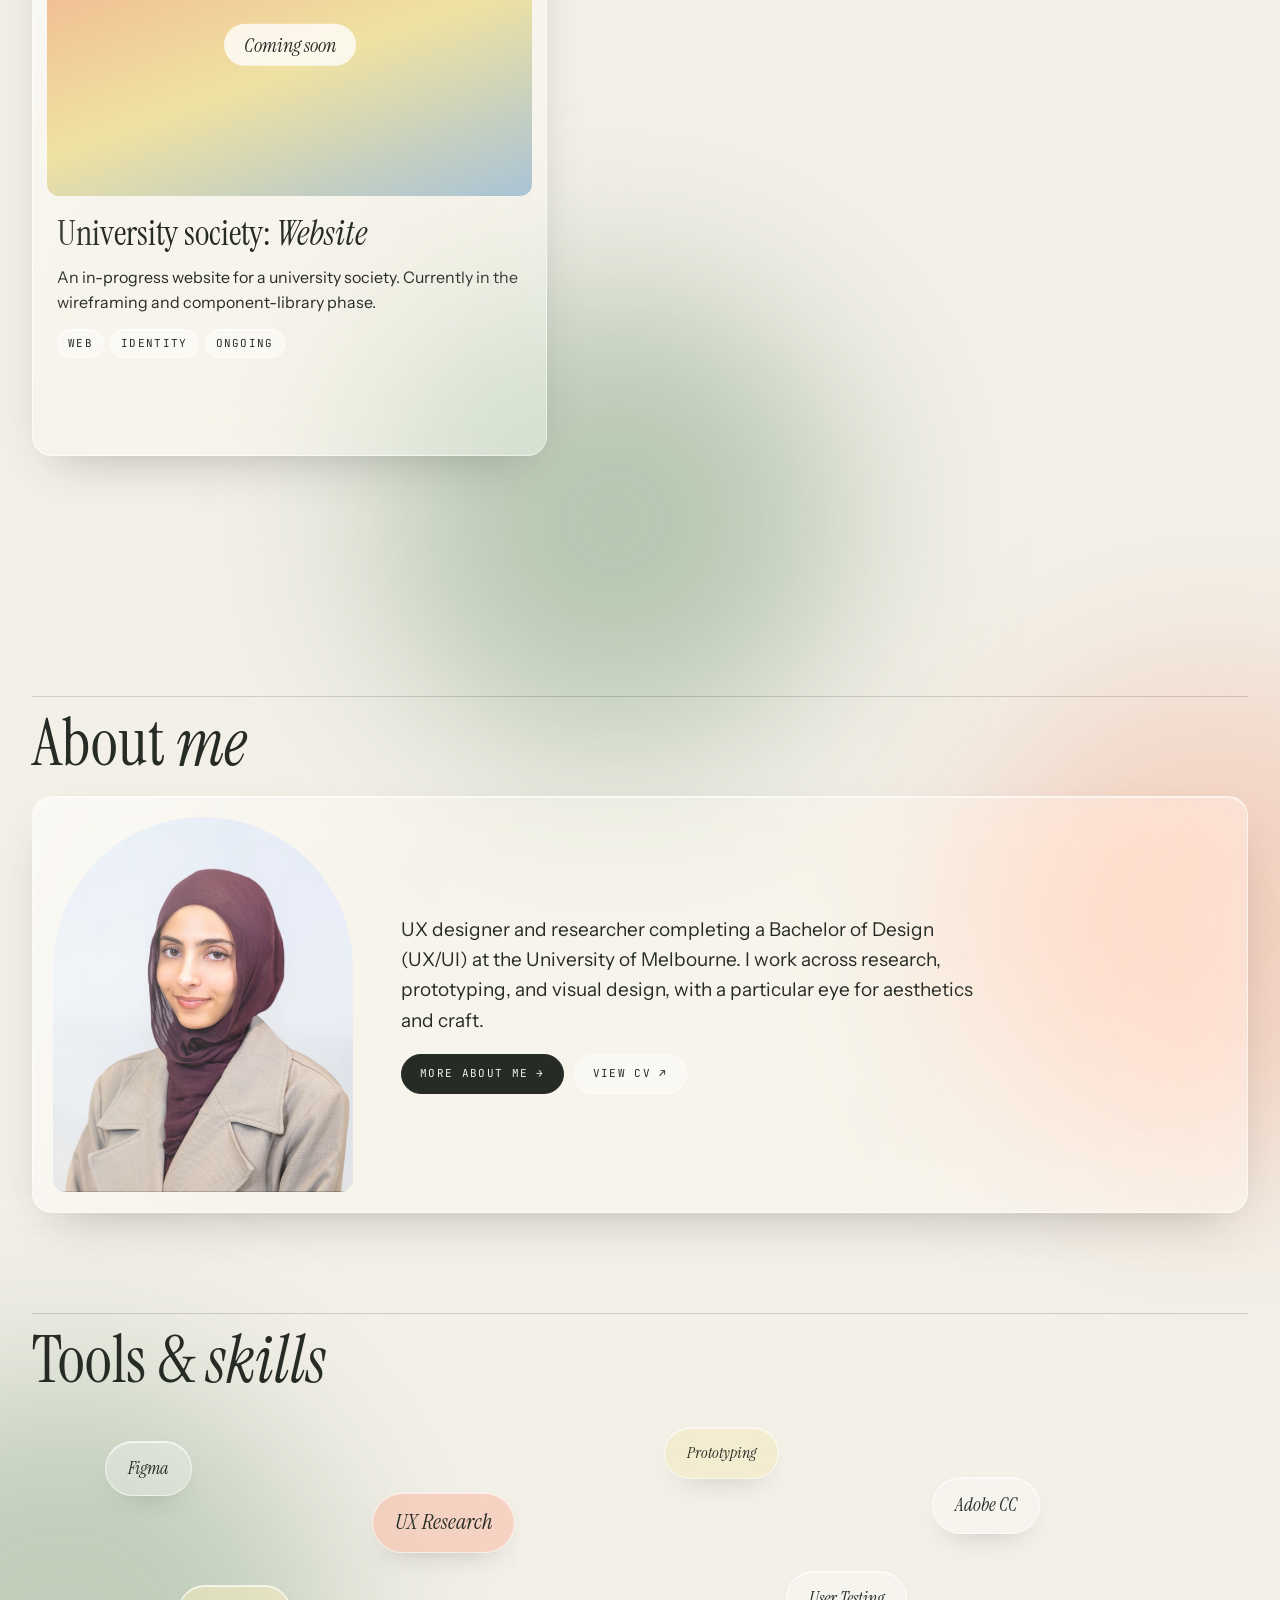
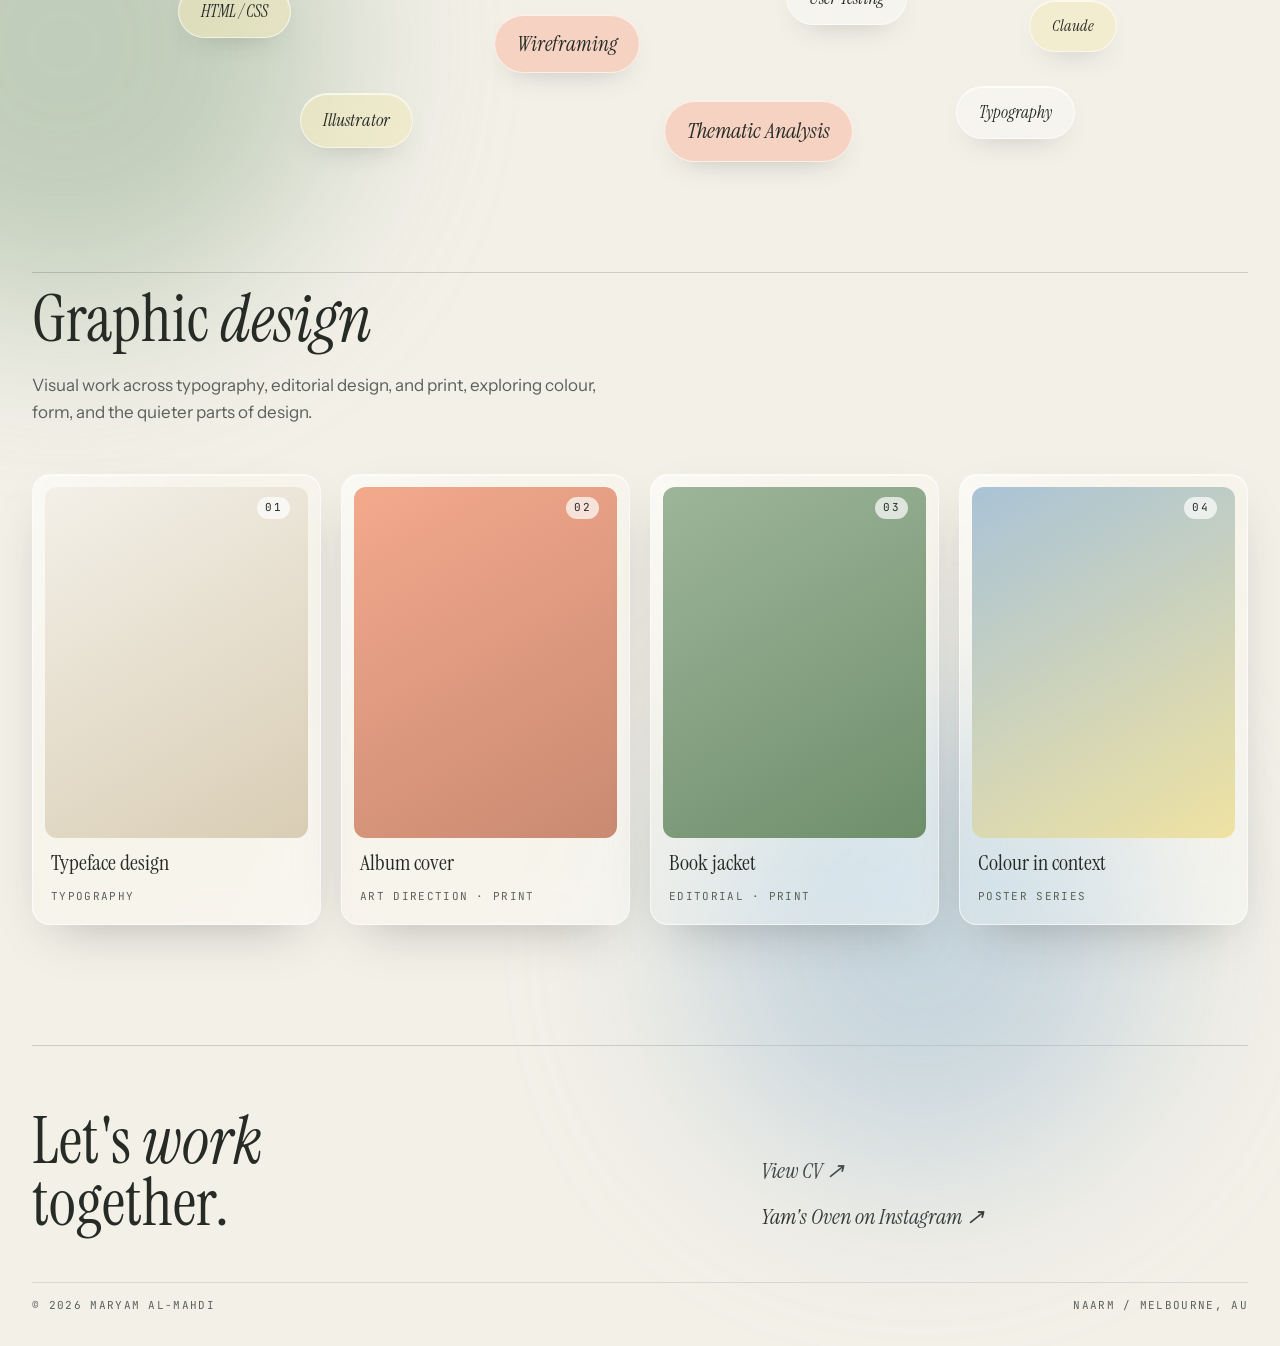
==== commit 94f93049: "Revert hero photo backgrounds Restores the original glow hero, ASCII lily colours and DESIGN.md.  Co" ====
--- a/index.html
+++ b/index.html
@@ -25,7 +25,7 @@
 
 <!-- ═════════════════ HERO ═════════════════ -->
 <section class="hero">
-  <div class="hero-bg" aria-hidden="true"></div>
+  <div class="glow a"></div><div class="glow b"></div><div class="glow c"></div><div class="glow d"></div>
 
   <div data-include="nav"></div>
 
@@ -47,6 +47,7 @@
       Bachelor of Design (UX/UI)<br>
       University of Melbourne<br>
       Naarm / Melbourne<br>
+      <span class="status-dot" aria-hidden="true"></span>Open to opportunities
     </div>
     <a href="#work" class="meta scroll-cue"><span></span> UX case studies</a>
     <div class="barcode" aria-hidden="true" id="barcode"></div>
--- a/css/styles.css
+++ b/css/styles.css
@@ -27,10 +27,6 @@
   --grain-blend: multiply;
   --ascii-color: #fffdf2;
   --ascii-glow: rgba(255, 253, 242, .55);
-  --hero-img: url("../images/hero/hero-light.jpg");
-  --hero-veil: linear-gradient(90deg, rgba(243, 240, 232, .55), rgba(243, 240, 232, .15) 60%, rgba(243, 240, 232, 0));
-  --hero-ascii: #d98f7d;
-  --hero-ascii-glow: rgba(249, 104, 88, .25);
   --glass-bg: rgba(255, 255, 255, .26);
   --glass-bg-hover: rgba(255, 255, 255, .34);
   --glass-border: rgba(255, 255, 255, .6);
@@ -61,11 +57,7 @@
     --grain-blend: overlay;
     --ascii-color: #f6f0d8;
     --ascii-glow: rgba(246, 240, 216, .35);
-    --hero-img: url("../images/hero/hero-dark.jpg");
-    --hero-veil: linear-gradient(0deg, rgba(14, 18, 40, .7), rgba(14, 18, 40, 0) 38%), linear-gradient(90deg, rgba(14, 18, 40, .4), rgba(14, 18, 40, 0) 60%);
-    --hero-ascii: #f6f0d8;
-    --hero-ascii-glow: rgba(246, 240, 216, .35);
-      --glass-bg: rgba(28, 33, 29, .38);
+    --glass-bg: rgba(28, 33, 29, .38);
     --glass-bg-hover: rgba(34, 40, 35, .5);
     --glass-border: rgba(255, 255, 255, .12);
     --glass-hi: rgba(255, 255, 255, .14);
@@ -90,10 +82,6 @@
   --grain-blend: overlay;
   --ascii-color: #f6f0d8;
   --ascii-glow: rgba(246, 240, 216, .35);
-  --hero-img: url("../images/hero/hero-dark.jpg");
-  --hero-veil: linear-gradient(0deg, rgba(14, 18, 40, .7), rgba(14, 18, 40, 0) 38%), linear-gradient(90deg, rgba(14, 18, 40, .4), rgba(14, 18, 40, 0) 60%);
-  --hero-ascii: #f6f0d8;
-  --hero-ascii-glow: rgba(246, 240, 216, .35);
   --glass-bg: rgba(28, 33, 29, .38);
   --glass-bg-hover: rgba(34, 40, 35, .5);
   --glass-border: rgba(255, 255, 255, .12);
@@ -212,7 +200,7 @@
 }
 :root[data-theme="dark"] .theme-toggle .dot { transform: rotate(180deg); }
 
-/* ───────── 4. Glows (homepage work + about sections) ───────── */
+/* ───────── 4. Glows (homepage only) ───────── */
 /* Diffuse light: big blurred colour fields drifting slowly */
 .glow {
   position: absolute; border-radius: 50%;
@@ -222,6 +210,10 @@
   will-change: transform;
   pointer-events: none;
 }
+.hero .glow.a { width: 52vmax; height: 52vmax; background: var(--sage);       top: -18vmax; left: -12vmax; animation: drift 26s ease-in-out infinite alternate; }
+.hero .glow.b { width: 44vmax; height: 44vmax; background: var(--dusty-blue); top: 10vmax;  right: -16vmax; animation: drift 32s ease-in-out infinite alternate-reverse; }
+.hero .glow.c { width: 34vmax; height: 34vmax; background: var(--butter);     bottom: -14vmax; left: 22vw; animation: drift 22s ease-in-out infinite alternate; }
+.hero .glow.d { width: 20vmax; height: 20vmax; background: var(--peach);      bottom: 4vmax; right: 18vw; opacity: calc(var(--glow-opacity) * .7); animation: drift 28s ease-in-out infinite alternate-reverse; }
 
 .work .glow { filter: blur(90px); opacity: calc(var(--glow-opacity) * .82); }
 .work .glow.e { width: 40vmax; height: 40vmax; background: var(--coral);      top: 18%; left: -14vmax; opacity: calc(var(--glow-opacity) * .53); animation: drift 30s ease-in-out infinite alternate; }
@@ -294,13 +286,6 @@
   overflow-x: clip;
 }
 
-/* Photo background: swaps with the theme, veil keeps the ink legible */
-.hero-bg {
-  position: absolute; inset: 0; z-index: -2;
-  background: var(--hero-img) center / cover no-repeat;
-}
-.hero-bg::after { content: ""; position: absolute; inset: 0; background: var(--hero-veil); }
-
 /* Name */
 .title-wrap { align-self: center; position: relative; padding: 48px 0; }
 .name {
@@ -330,15 +315,15 @@
 /* ASCII lily: generated from a soft drawing, sits behind the name */
 #ascii {
   position: absolute;
-  right: 3vw; top: 42%;
+  right: 3vw; top: 50%;
   transform: translateY(-52%);
   z-index: -1;
   font-family: var(--mono);
   font-size: clamp(5px, .62vw, 9px);
   line-height: 1;
   letter-spacing: 0;
-  color: var(--hero-ascii);
-  text-shadow: 0 0 6px var(--hero-ascii-glow);
+  color: var(--ascii-color);
+  text-shadow: 0 0 6px var(--ascii-glow);
   white-space: pre;
   user-select: none;
 }
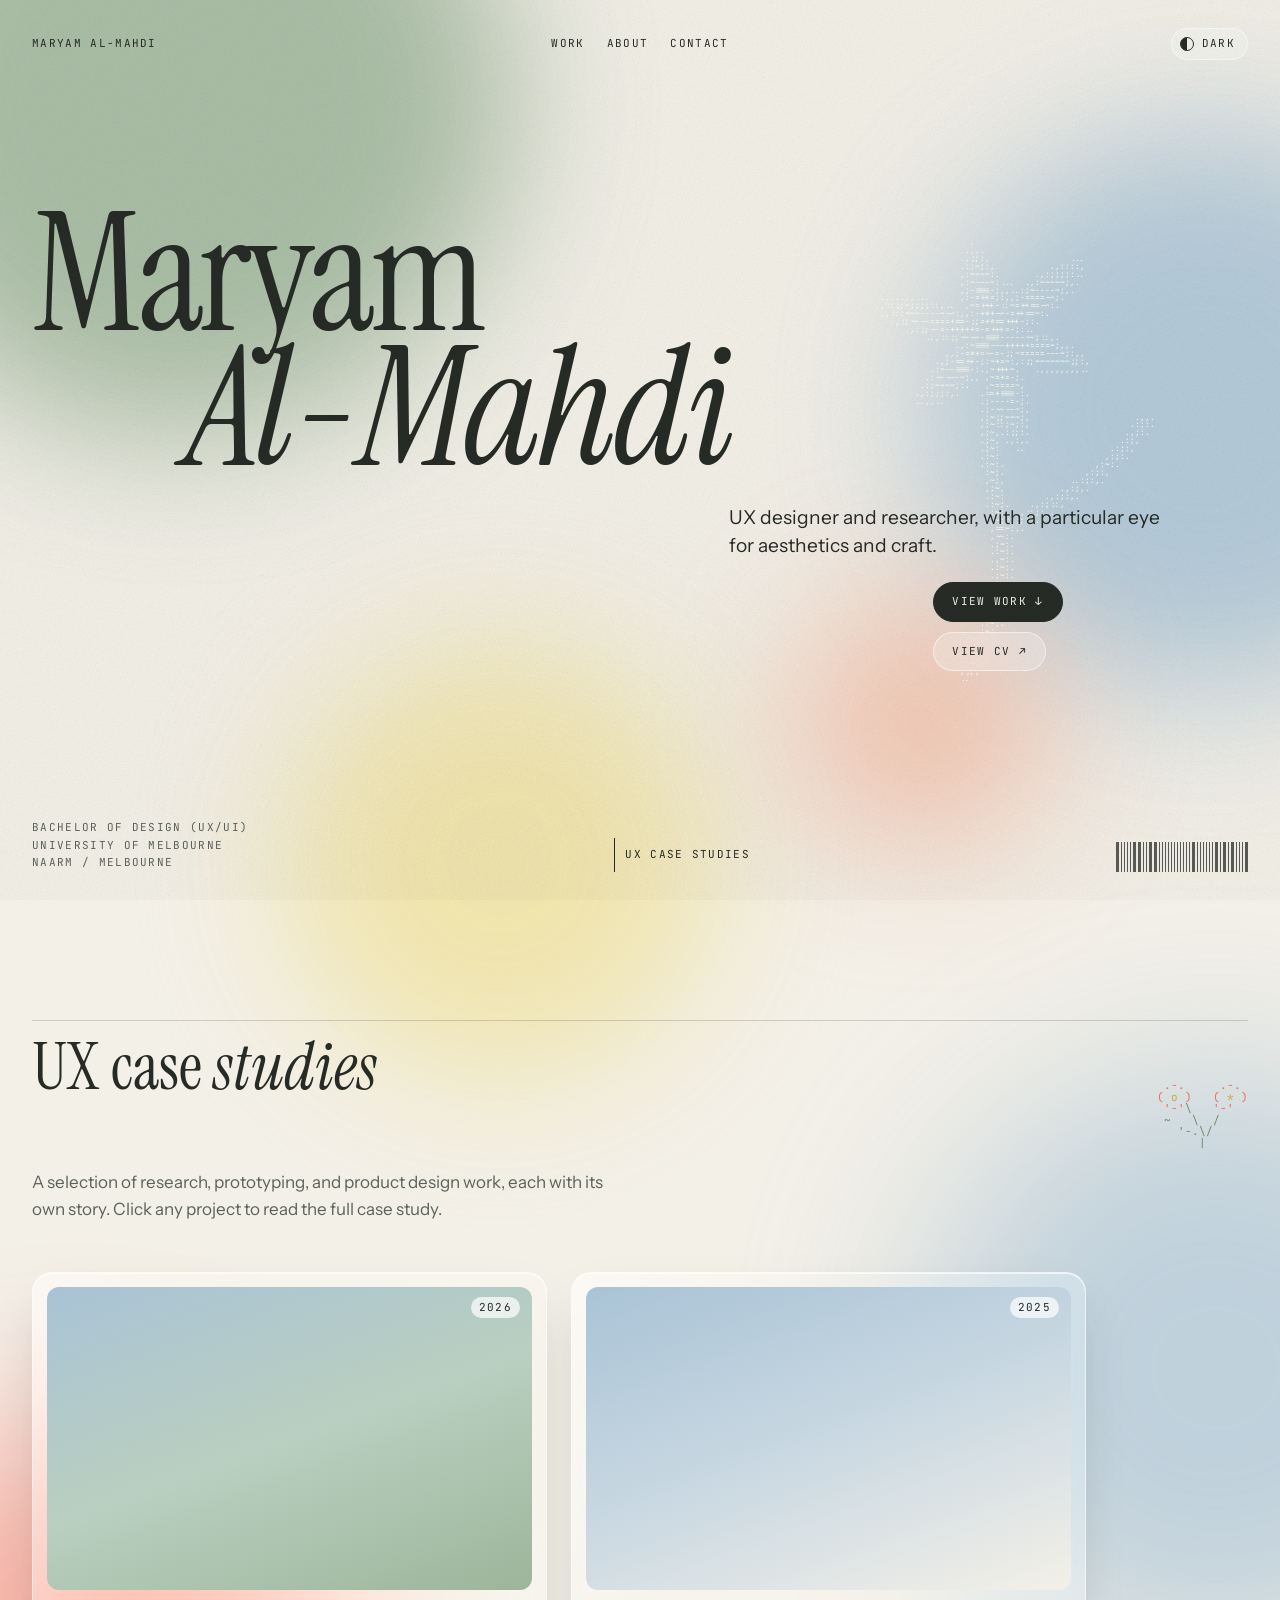
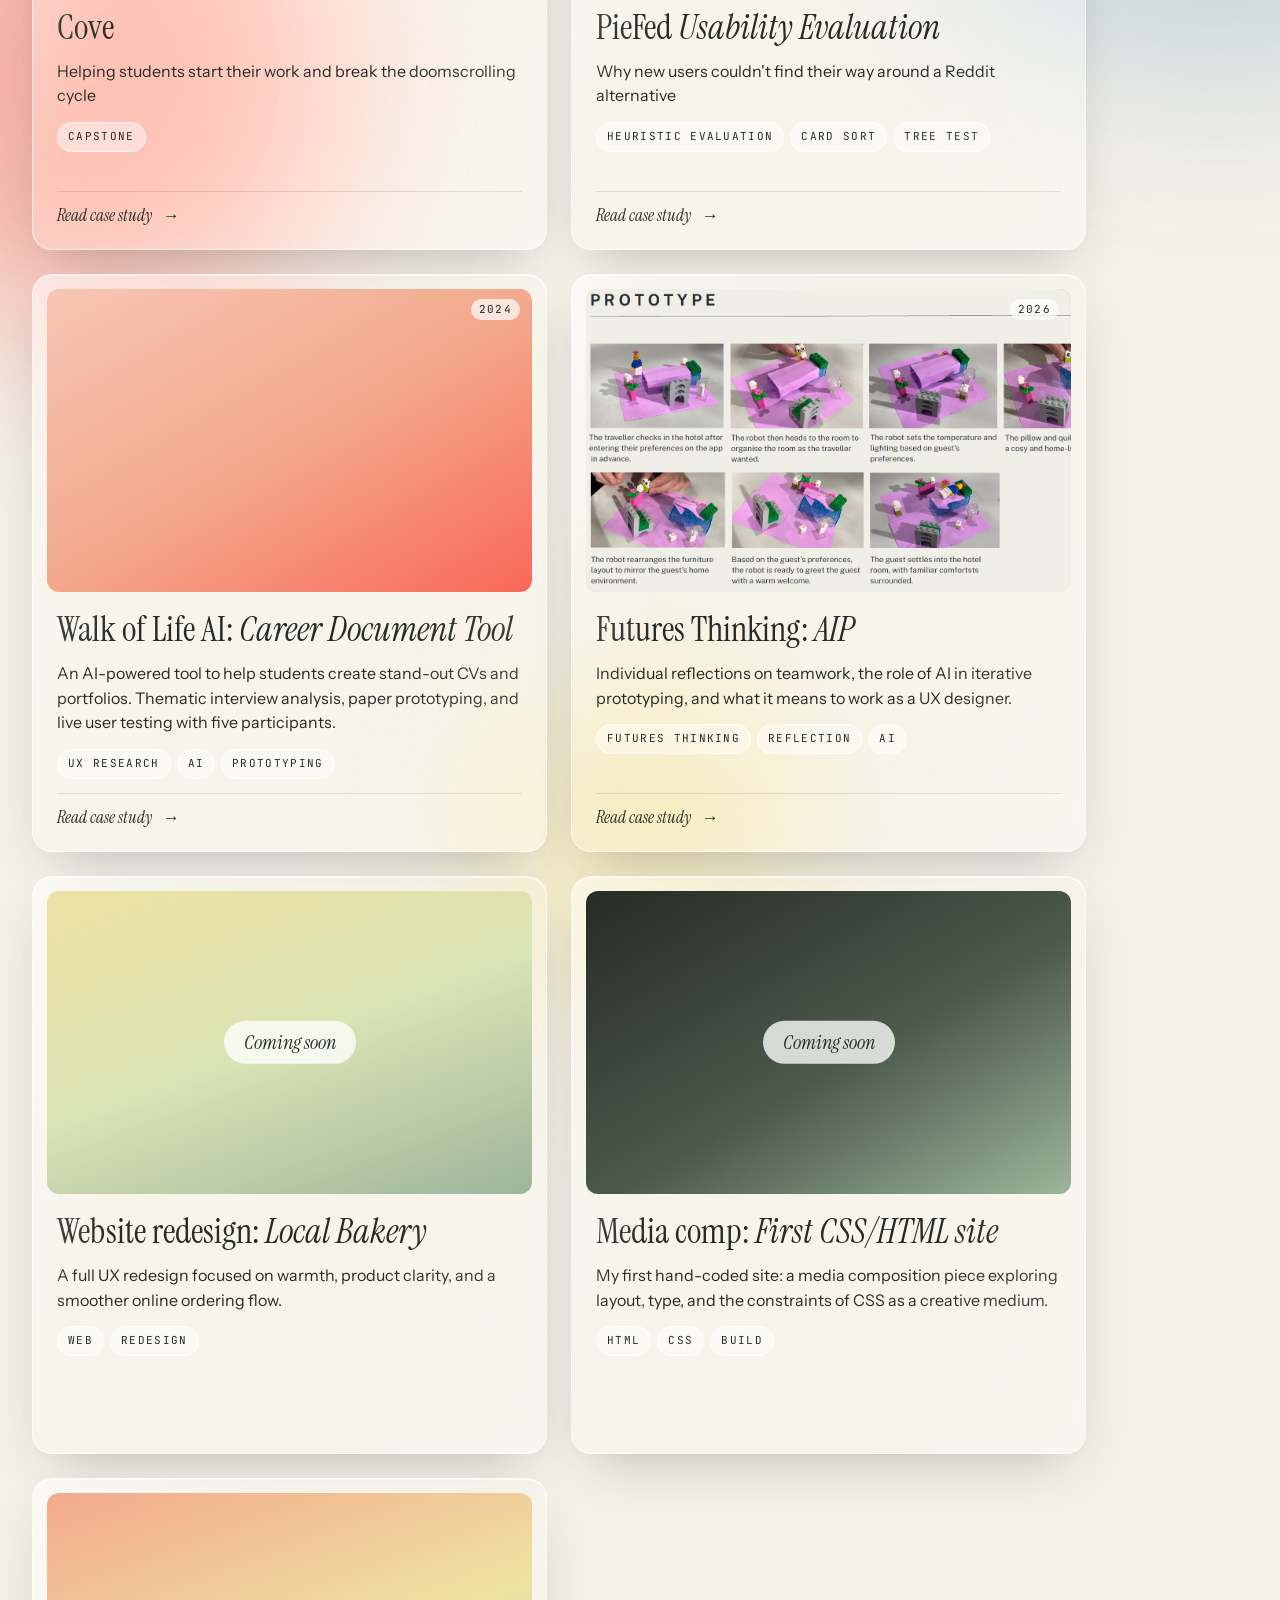
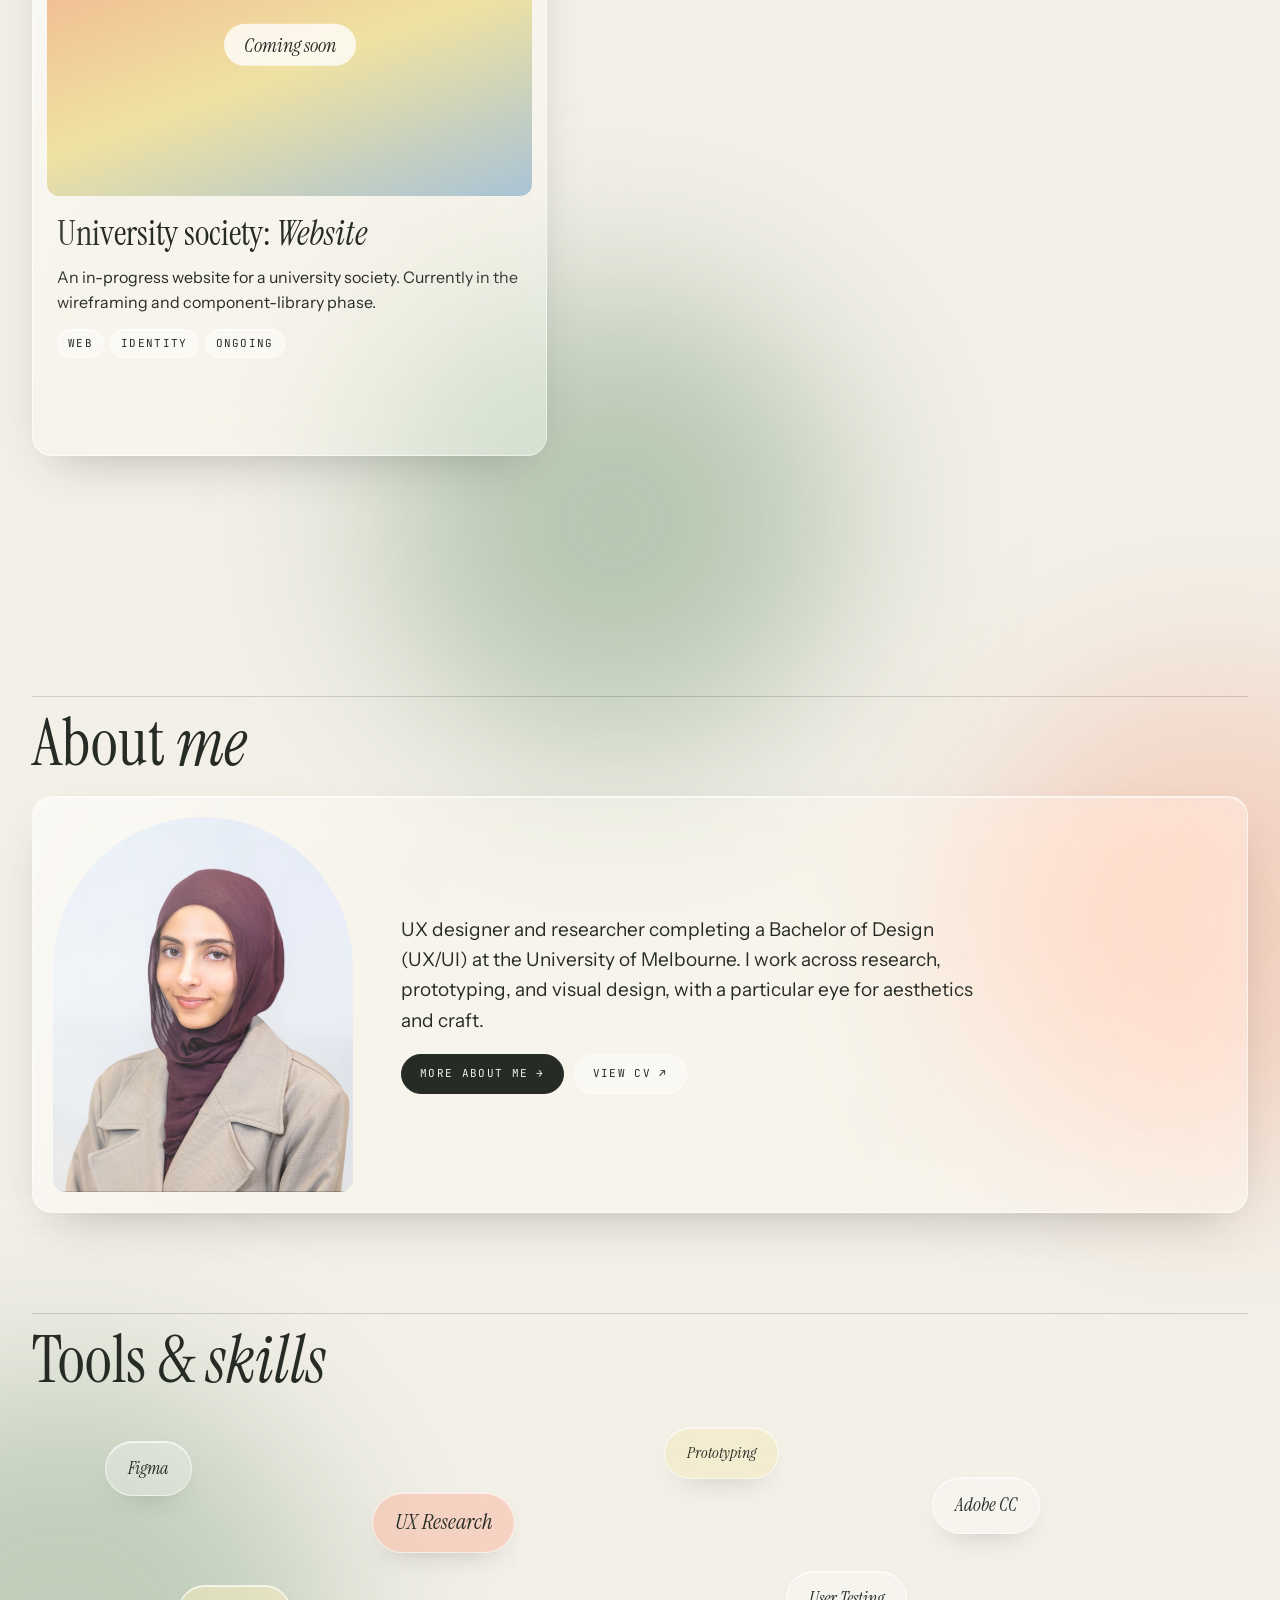
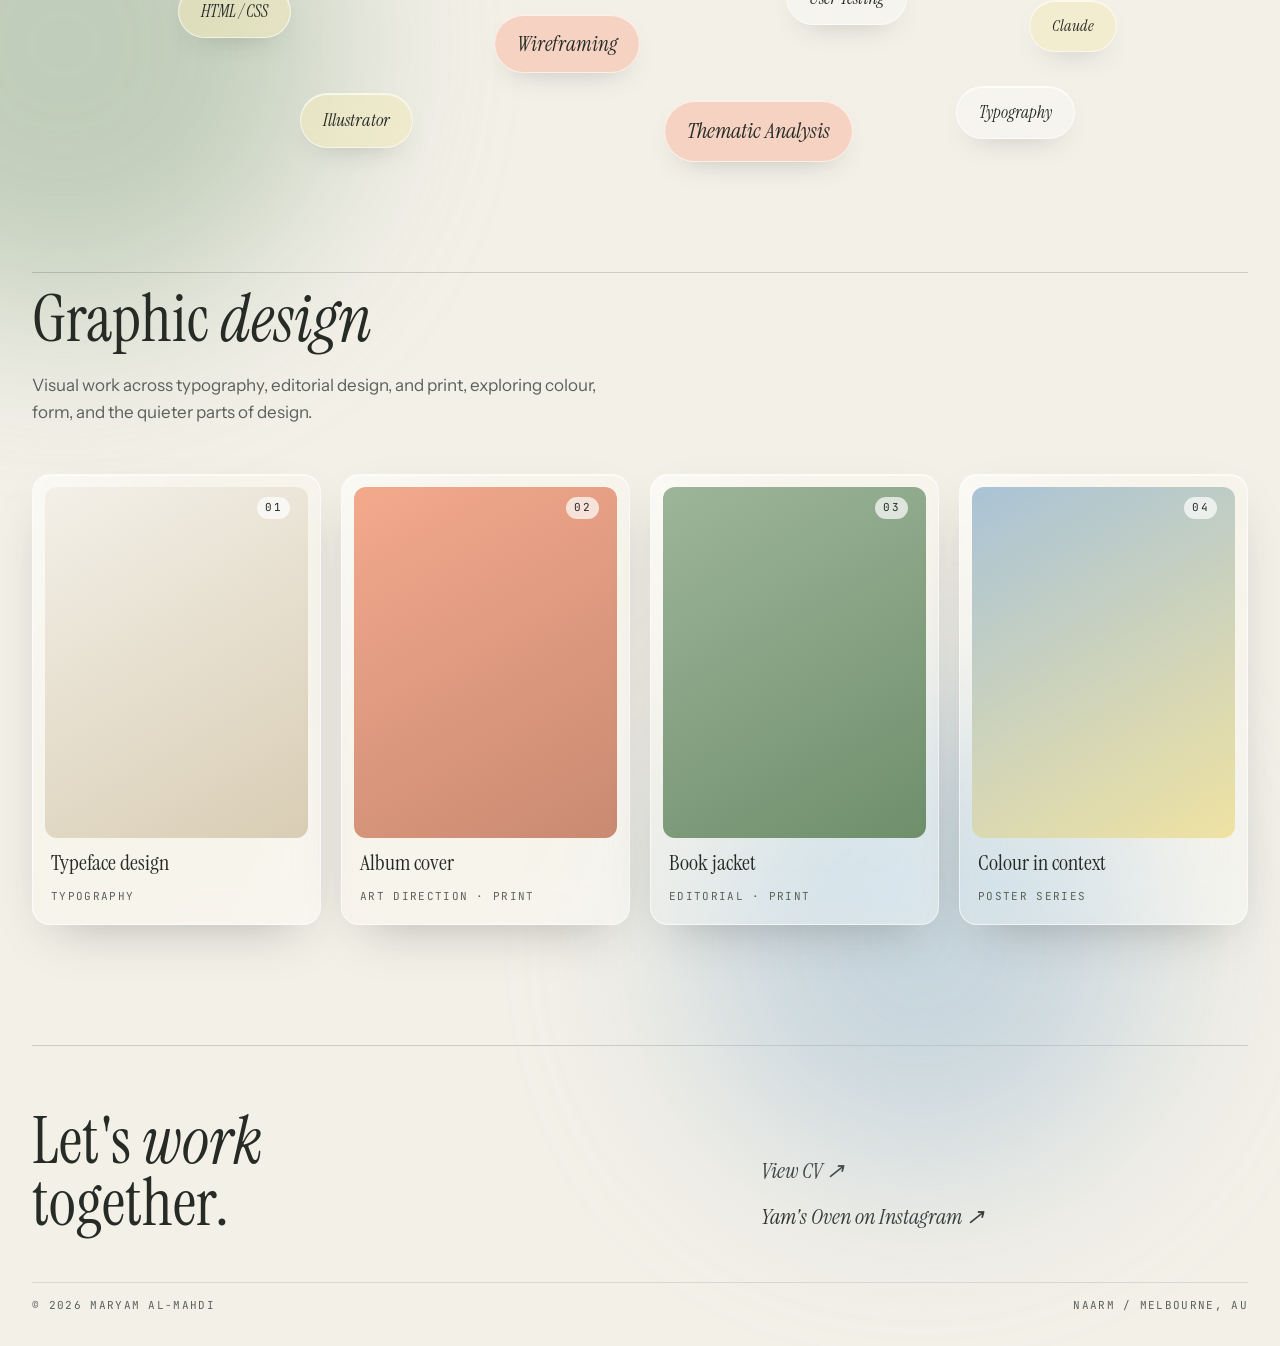
==== commit 8603fef5: "Merge remote-tracking branch 'origin/main' into claude/pensive-davinci-nx91r4" ====
--- a/index.html
+++ b/index.html
@@ -47,7 +47,6 @@
       Bachelor of Design (UX/UI)<br>
       University of Melbourne<br>
       Naarm / Melbourne<br>
-      <span class="status-dot" aria-hidden="true"></span>Open to opportunities
     </div>
     <a href="#work" class="meta scroll-cue"><span></span> UX case studies</a>
     <div class="barcode" aria-hidden="true" id="barcode"></div>
